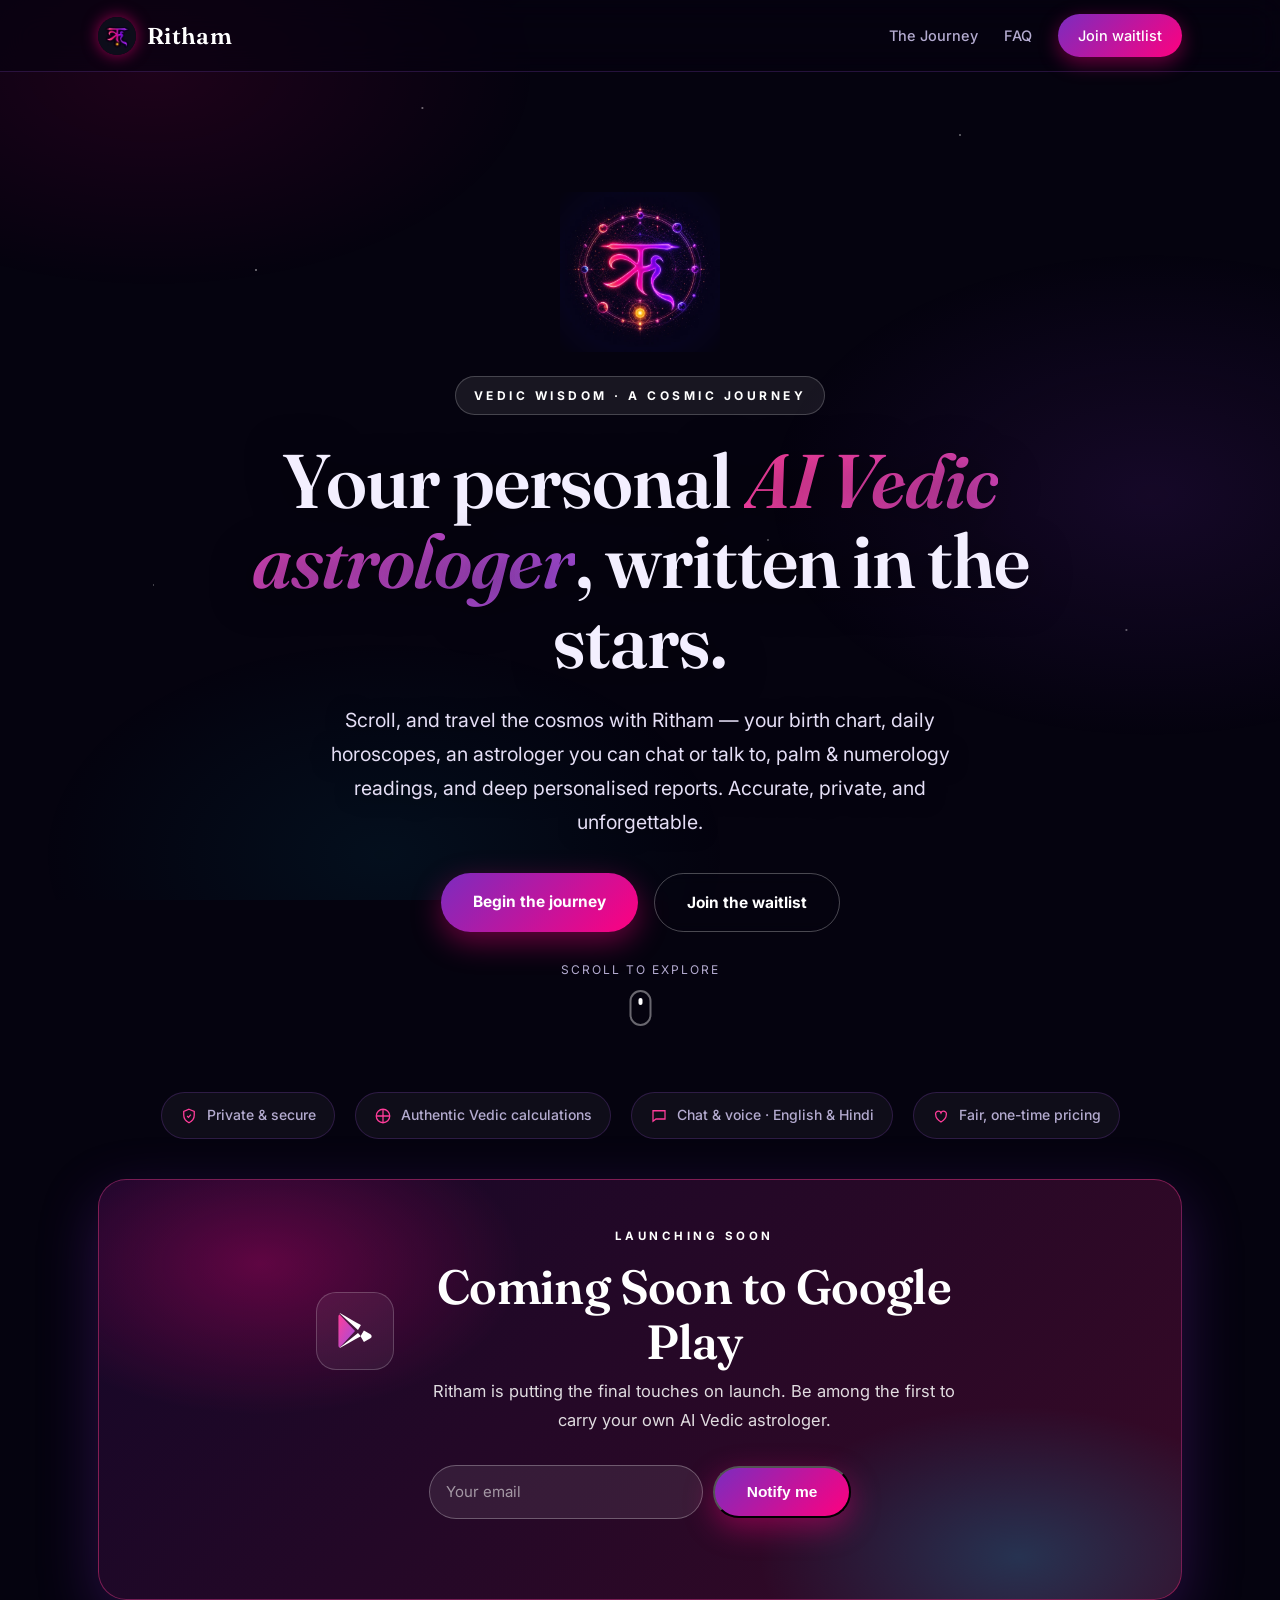
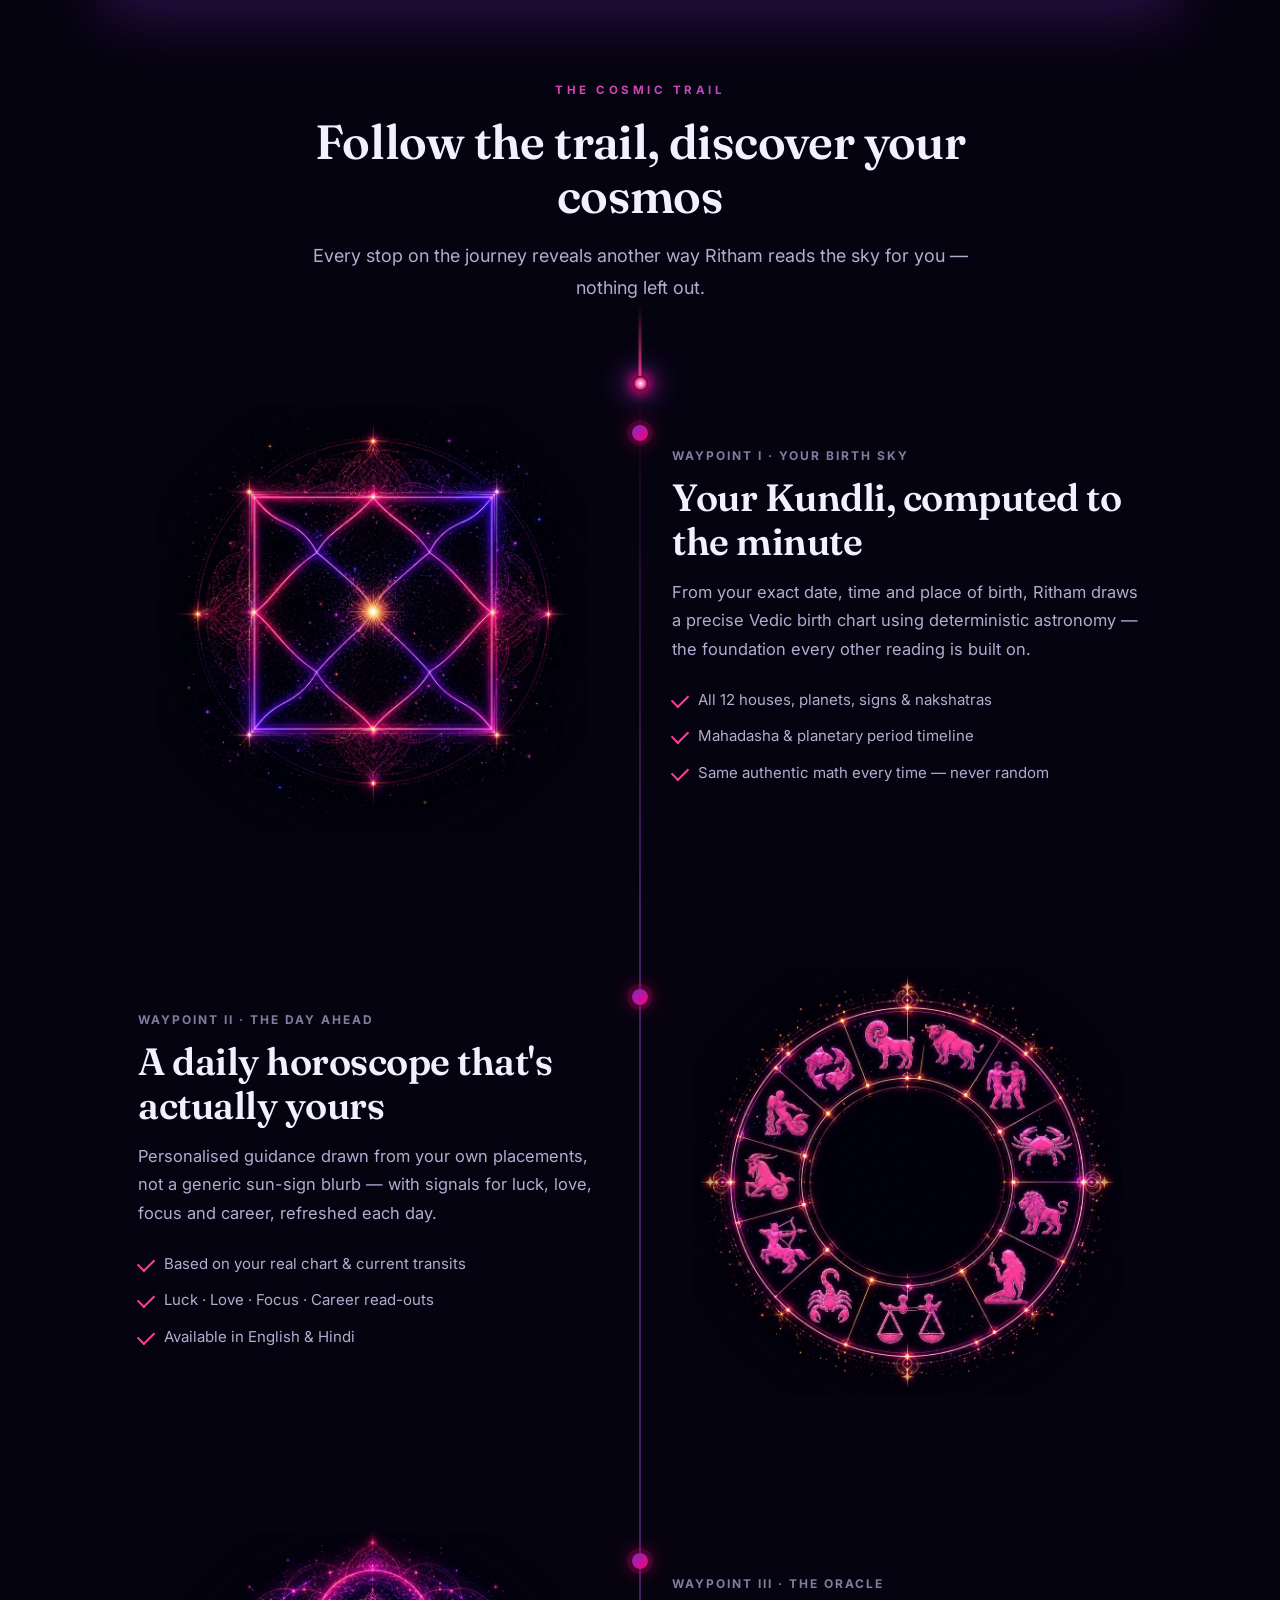
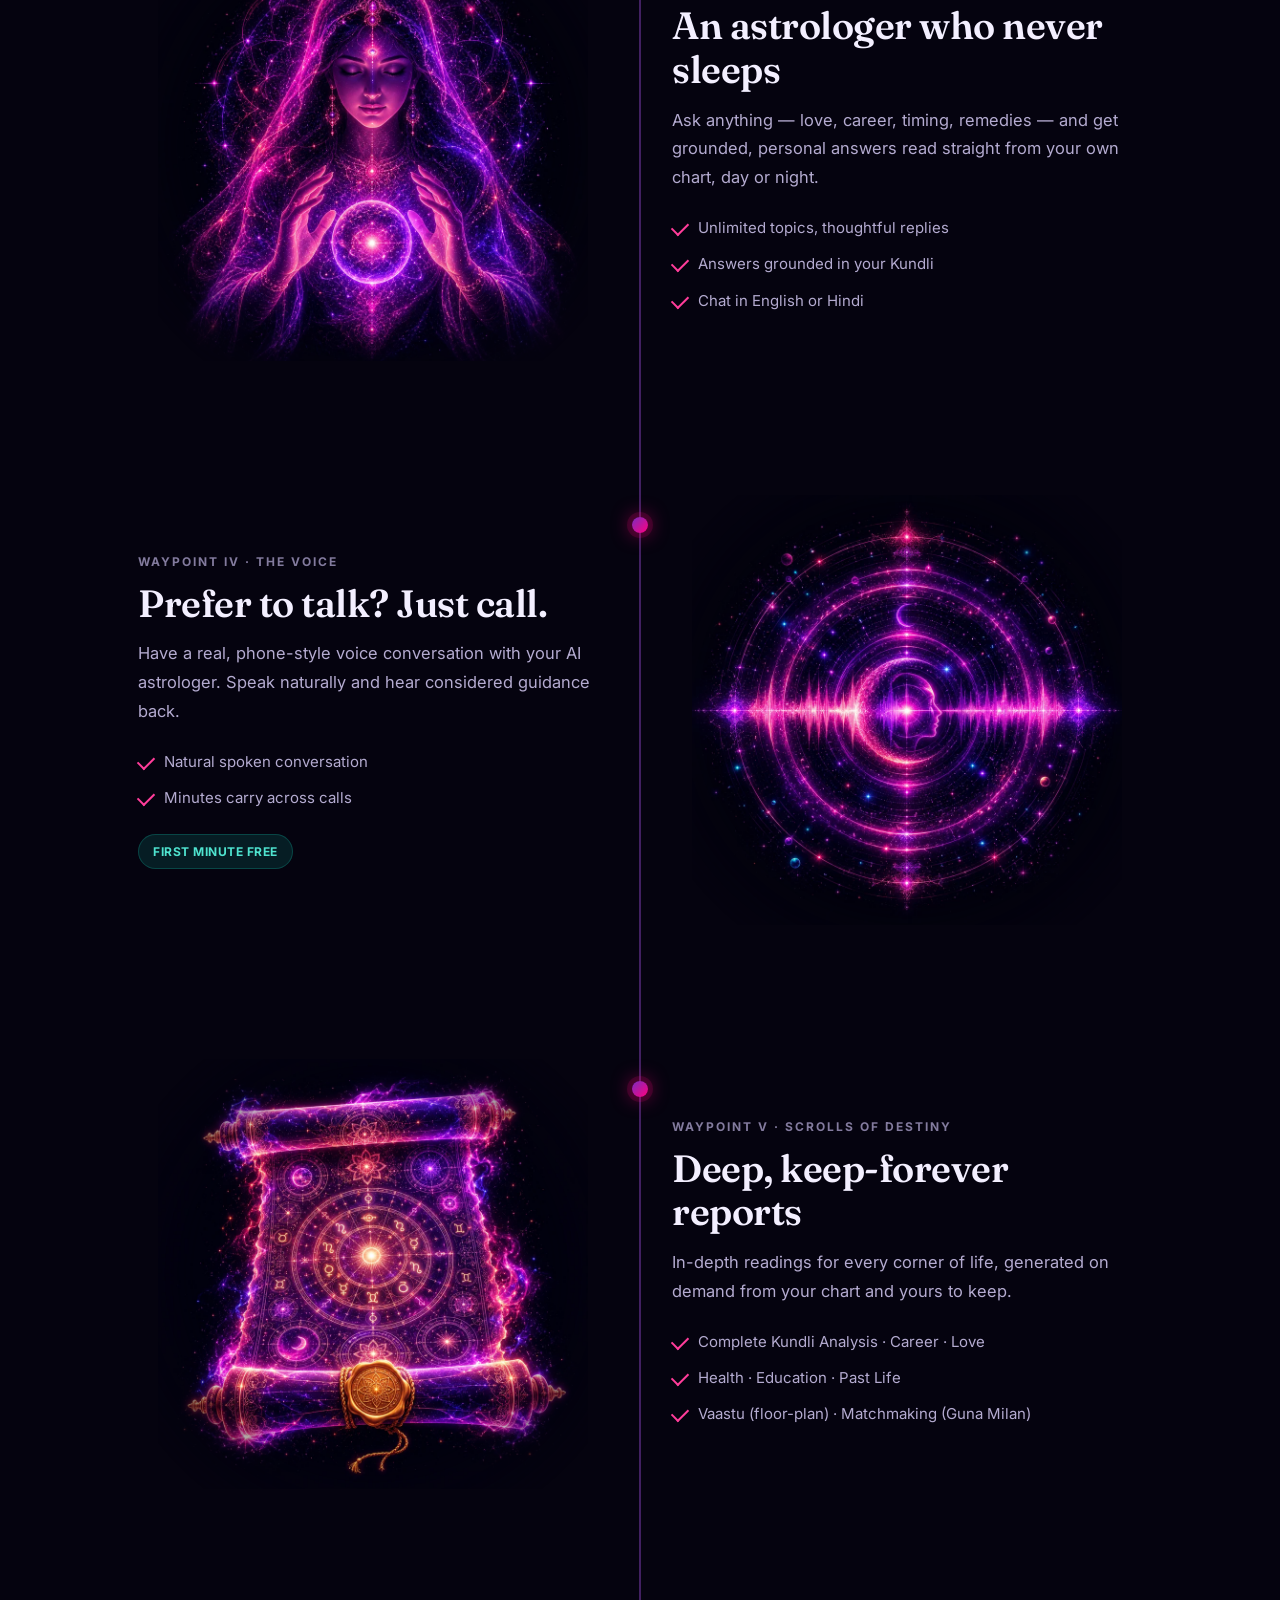
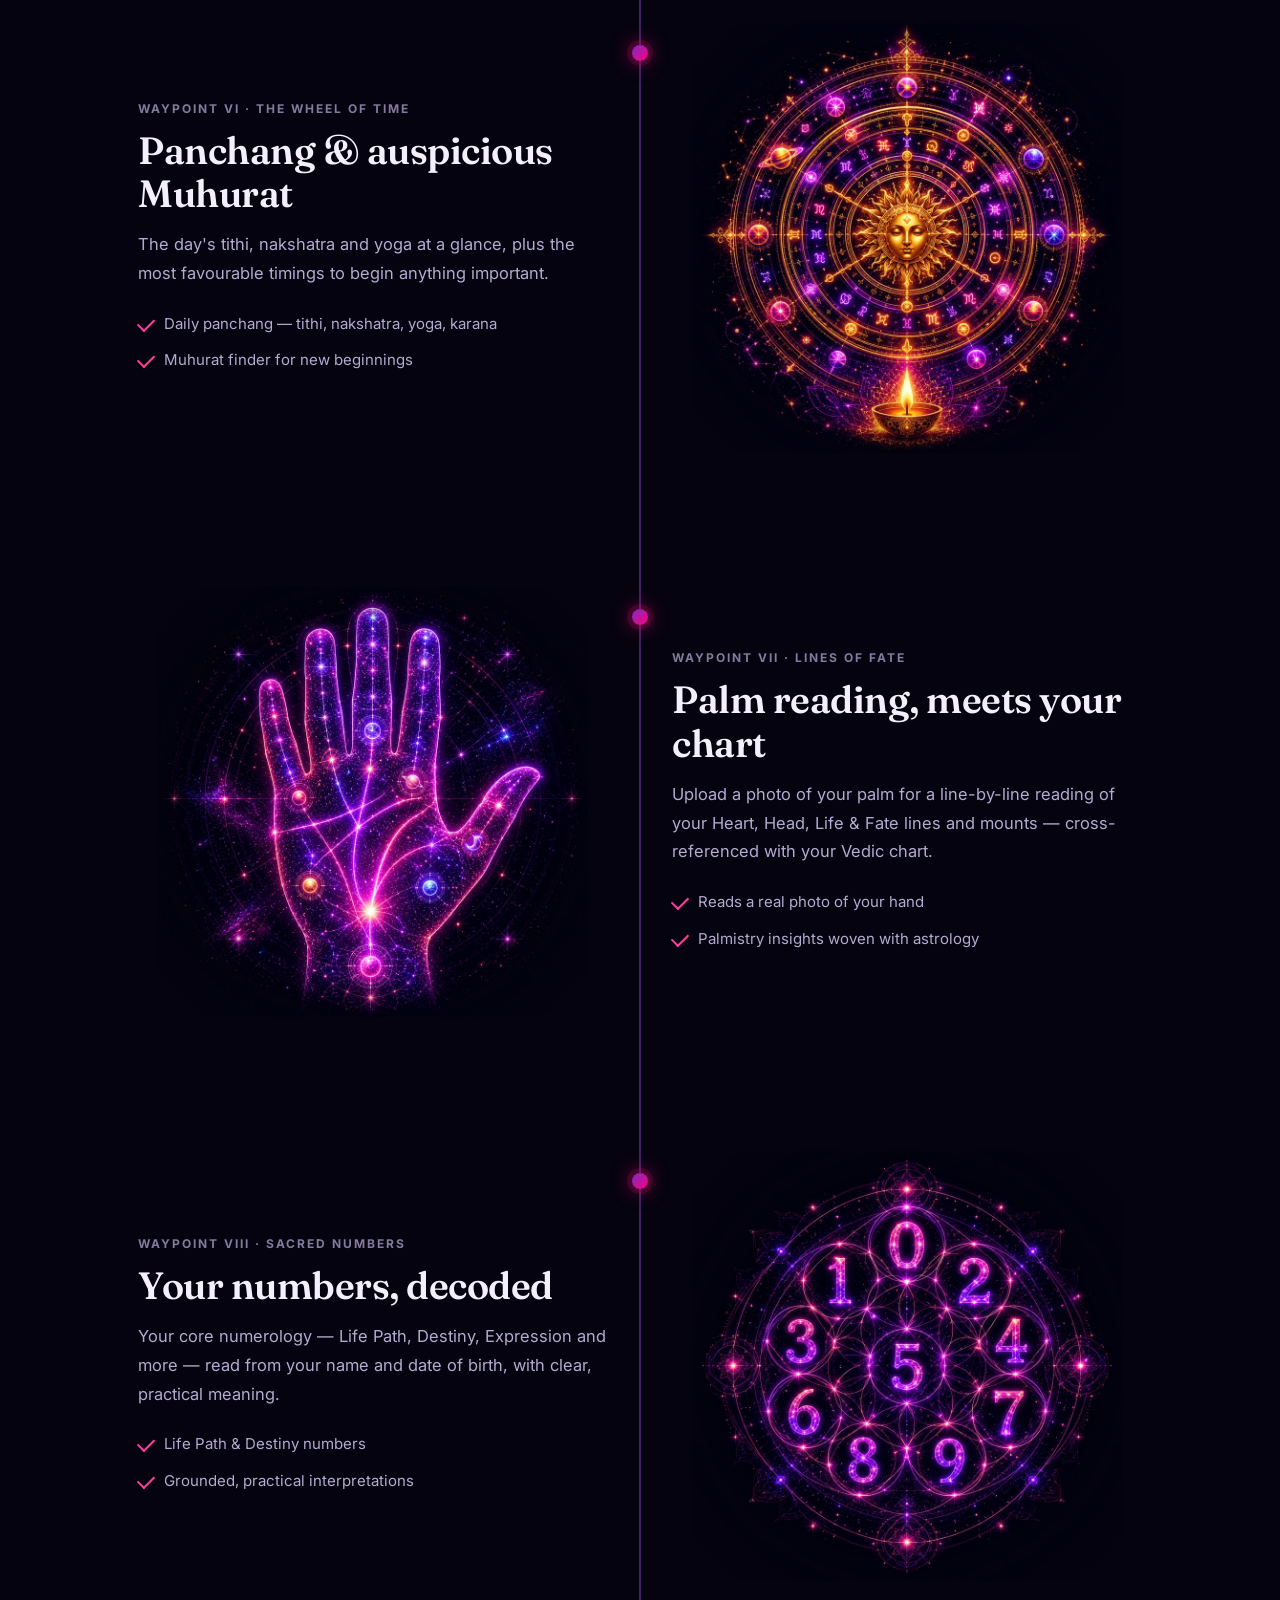
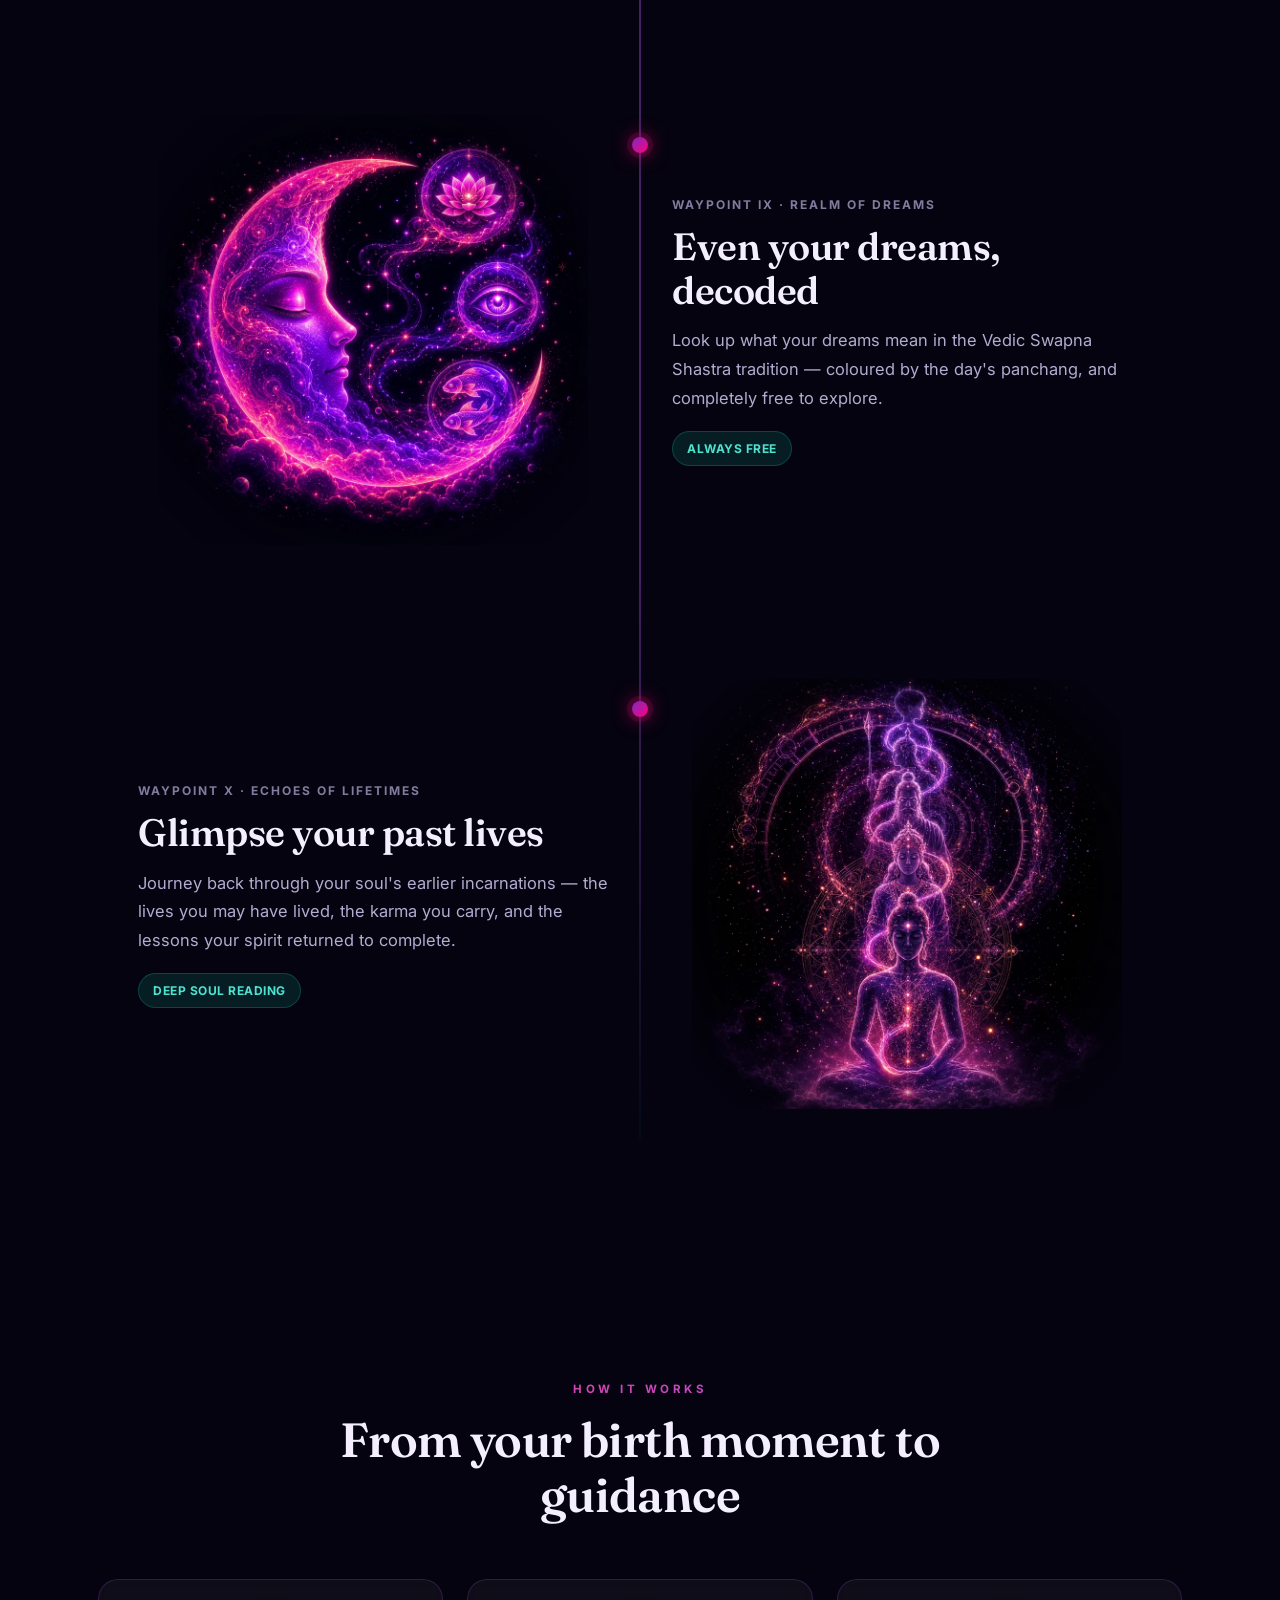
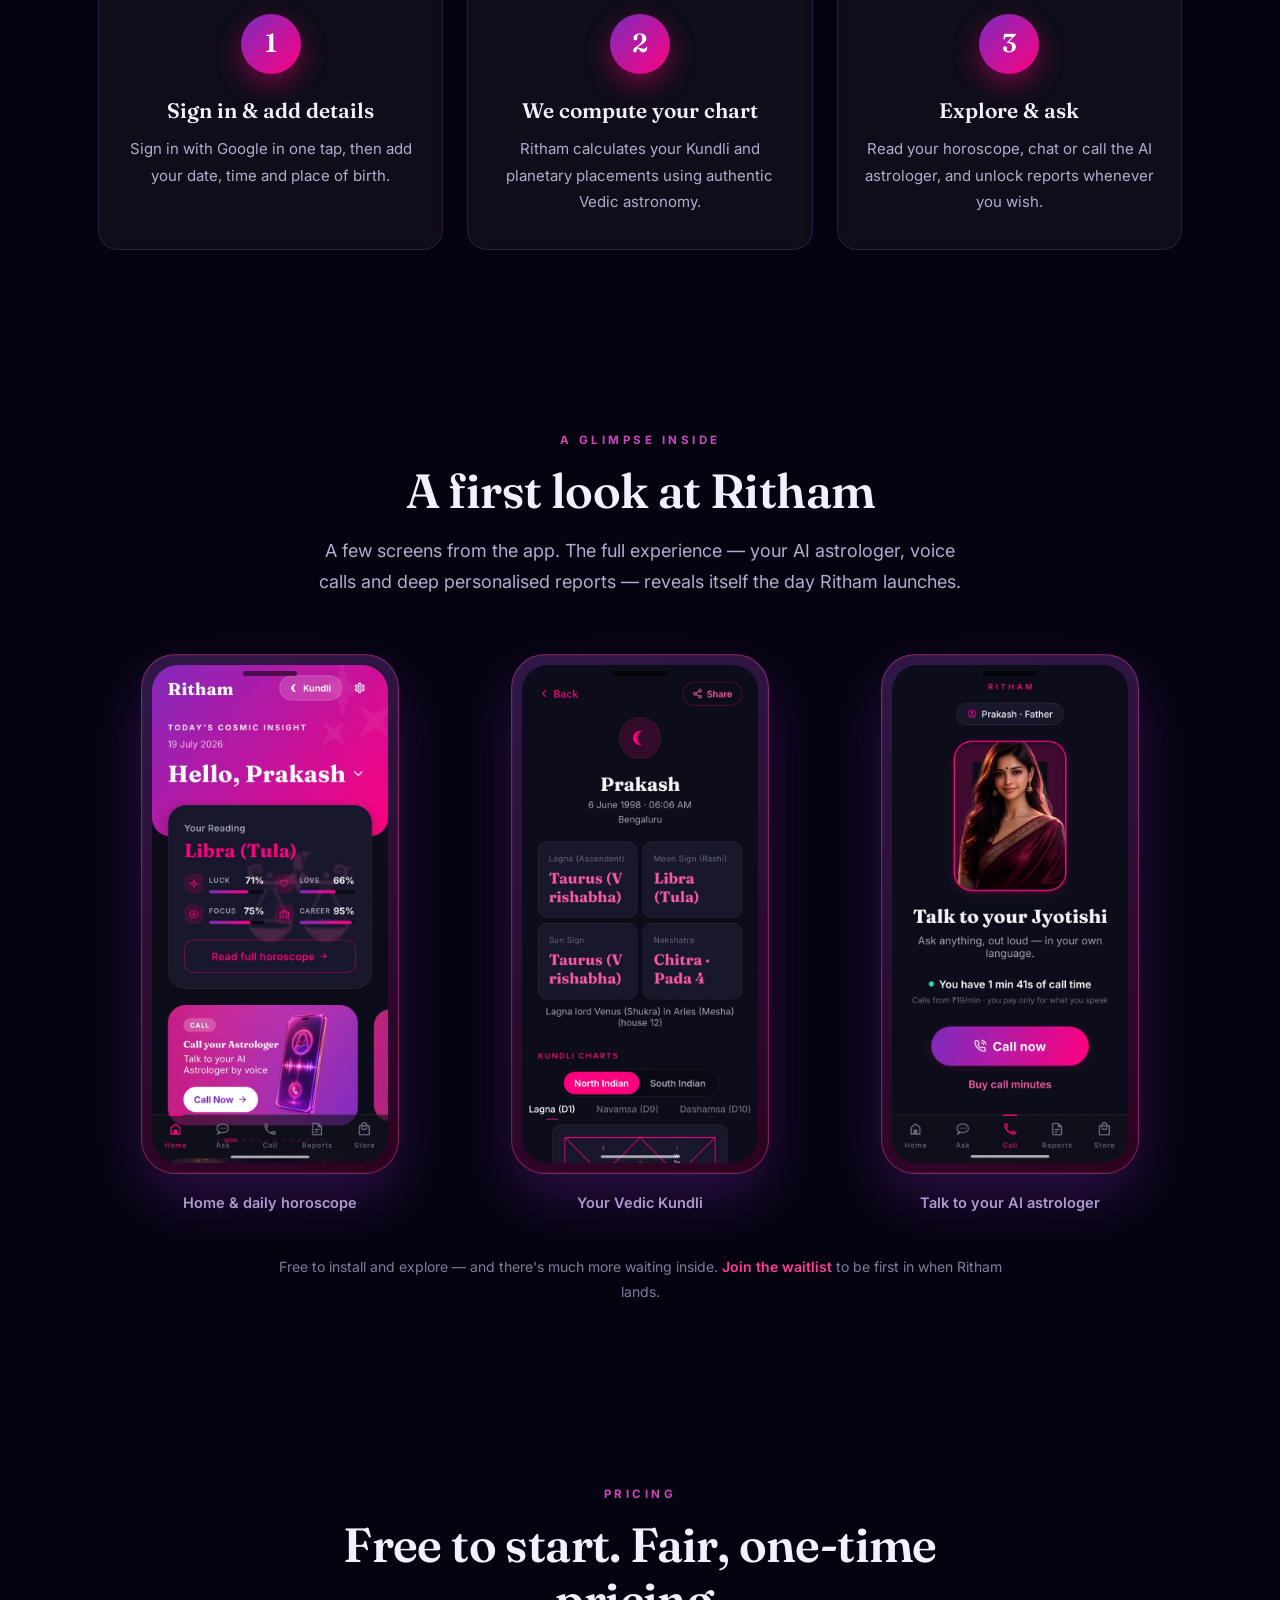
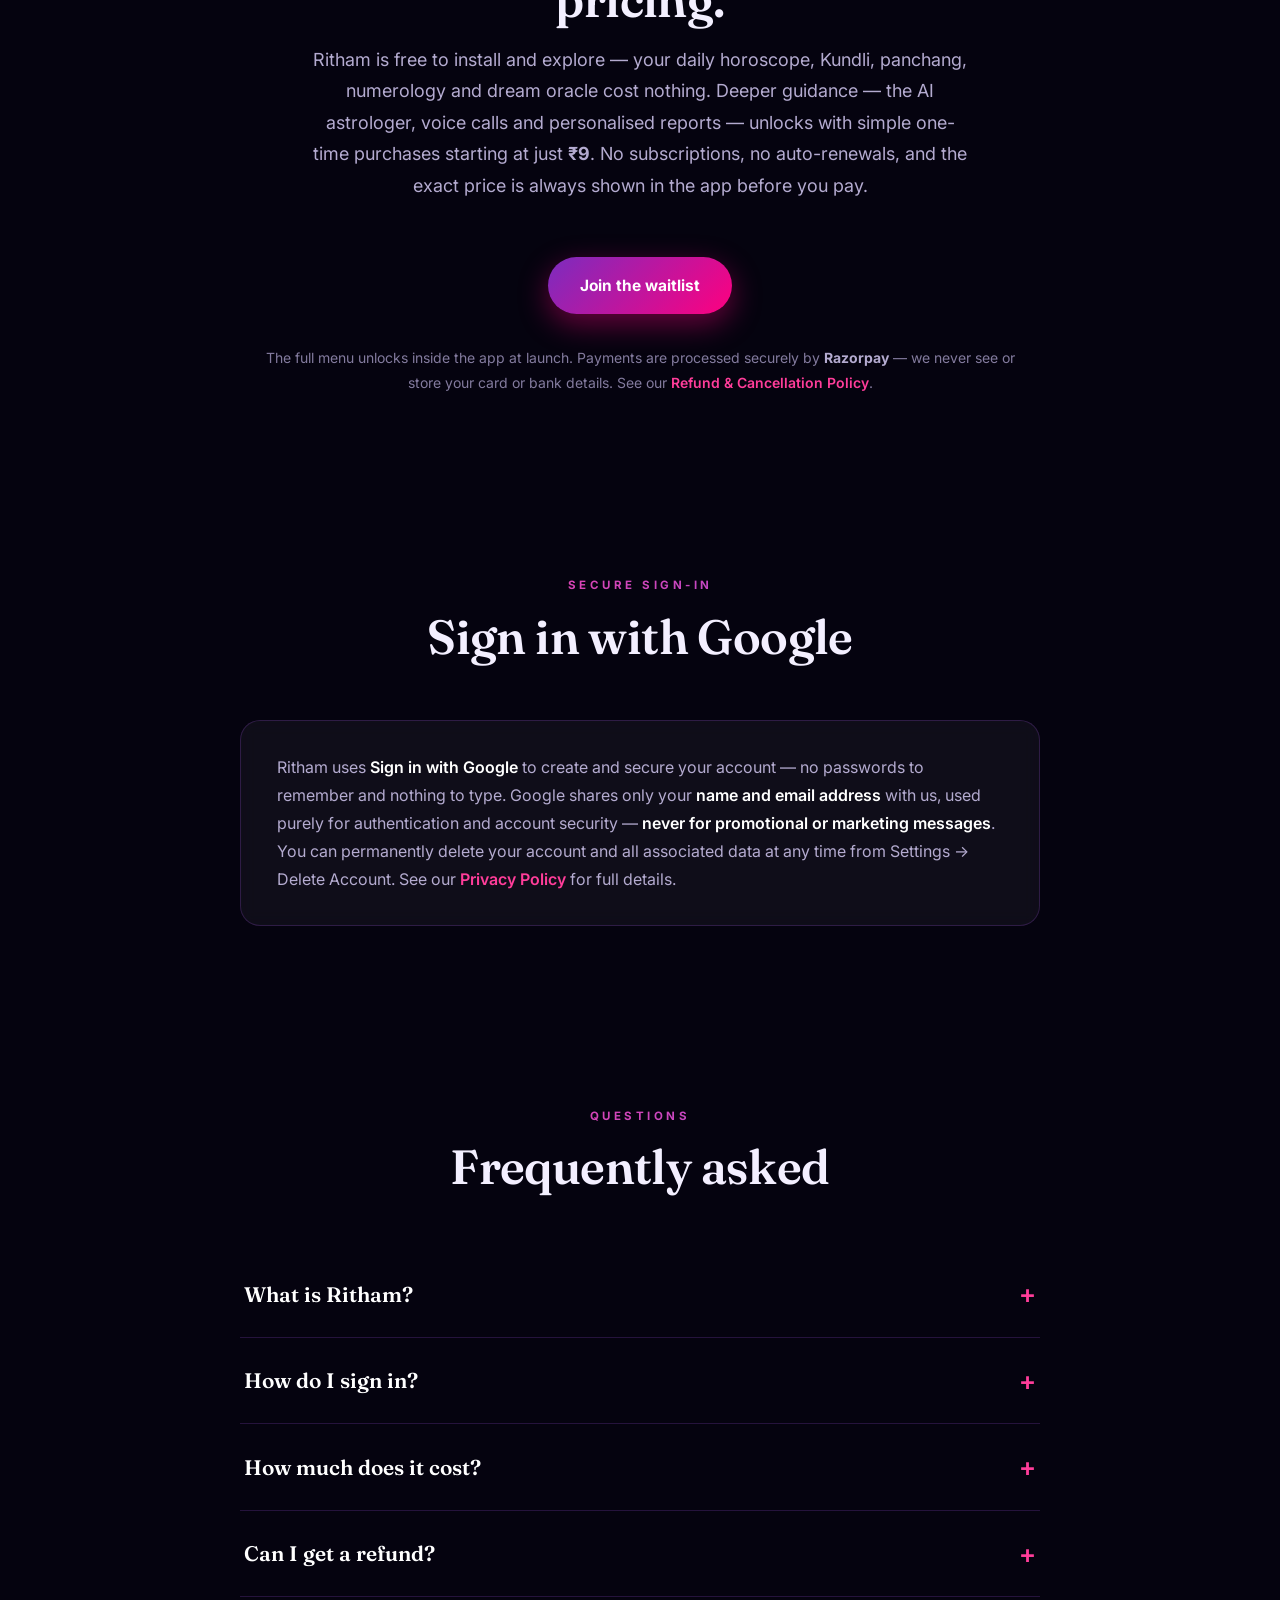
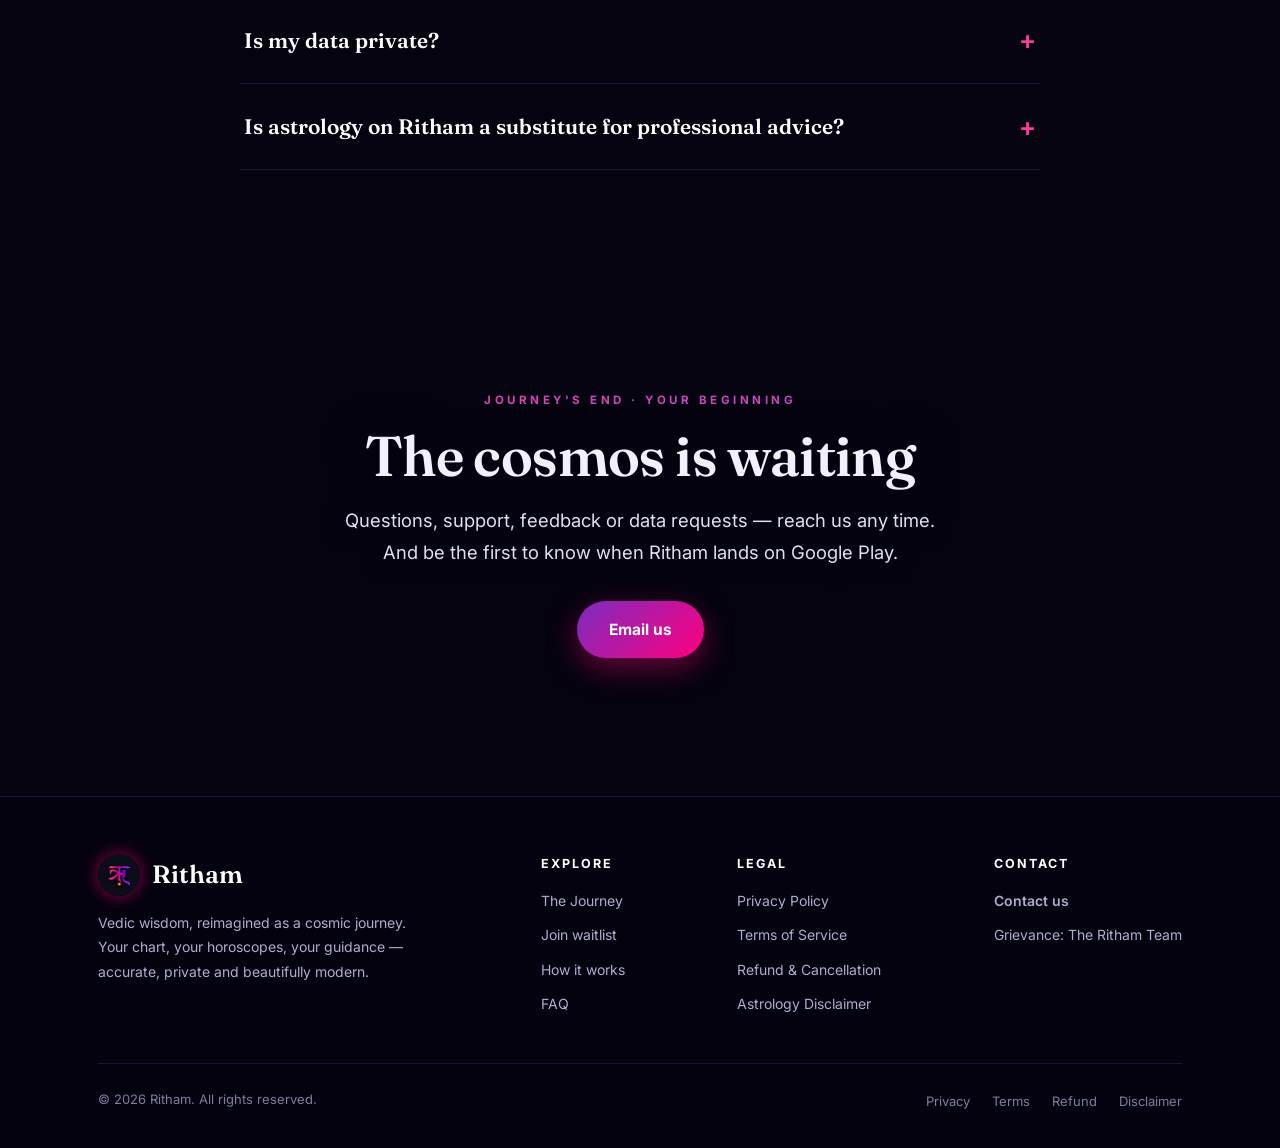
==== website/index.html @ 0998b886 "Add Past Life waypoint to the Cosmic Journey New Waypoint X "Echoes of Lifetimes" with a themed neon" ====
<!DOCTYPE html>
<html lang="en">
<head>
  <meta charset="UTF-8" />
  <meta name="viewport" content="width=device-width, initial-scale=1.0" />
  <title>Ritham — Your AI Vedic Astrologer · A Cosmic Journey</title>
  <meta name="description" content="Ritham is a Vedic astrology app: your Kundli, daily horoscopes, an AI astrologer you can chat or talk to, panchang, muhurat, palm reading, numerology, a dream oracle and personalised reports — one immersive, private app. Sign in securely with Google." />
  <link rel="icon" href="favicon.png" />
  <meta property="og:title" content="Ritham — Your AI Vedic Astrologer" />
  <meta property="og:description" content="Scroll through the cosmos and discover your Kundli, an AI astrologer, personalised reports and more." />
  <meta property="og:type" content="website" />
  <meta property="og:image" content="img/hero-cosmos.webp" />
  <link rel="preconnect" href="https://fonts.googleapis.com" />
  <link rel="preconnect" href="https://fonts.gstatic.com" crossorigin />
  <link href="https://fonts.googleapis.com/css2?family=Fraunces:ital,opsz,wght@0,9..144,500;0,9..144,600;1,9..144,500;1,9..144,600&family=Inter:wght@400;500;600;700&display=swap" rel="stylesheet" />
  <link rel="stylesheet" href="styles.css" />
</head>
<body>
  <header>
    <nav class="nav">
      <a href="index.html" class="nav-brand">
        <img src="logo.png" alt="Ritham logo" />
        <span class="word">Ritham</span>
      </a>
      <div class="nav-links">
        <a href="#journey">The Journey</a>
        <a href="#faq">FAQ</a>
        <a href="#coming-soon" class="nav-cta">Join waitlist</a>
      </div>
    </nav>
  </header>

  <main>
    <!-- ── Hero: The Threshold ──────────────────────────── -->
    <section class="hero">
      <div class="hero-bg" aria-hidden="true"></div>
      <img src="img/sigil-ritham.webp" alt="The Ritham celestial sigil" class="hero-sigil" />
      <div class="kicker">Vedic Wisdom · A Cosmic Journey</div>
      <h1>Your personal <em>AI Vedic astrologer</em>, written in the stars.</h1>
      <p class="sub">Scroll, and travel the cosmos with Ritham — your birth chart, daily horoscopes, an astrologer you can chat or talk to, palm &amp; numerology readings, and deep personalised reports. Accurate, private, and unforgettable.</p>
      <div class="cta-row">
        <a href="#journey" class="btn btn-primary">Begin the journey</a>
        <a href="#coming-soon" class="btn btn-ghost">Join the waitlist</a>
      </div>
      <div class="scroll-cue">Scroll to explore<span class="dot"></span></div>
    </section>

    <!-- ── Trust strip ──────────────────────────────────── -->
    <div class="trust">
      <div class="item"><svg viewBox="0 0 24 24" fill="none" stroke="currentColor" stroke-width="1.7"><path d="M12 3l7 3v5c0 4.5-3 8-7 10-4-2-7-5.5-7-10V6z"/><path d="M9.5 12l1.8 1.8 3.2-3.6"/></svg>Private &amp; secure</div>
      <div class="item"><svg viewBox="0 0 24 24" fill="none" stroke="currentColor" stroke-width="1.7"><circle cx="12" cy="12" r="9"/><path d="M12 3v18M3 12h18"/></svg>Authentic Vedic calculations</div>
      <div class="item"><svg viewBox="0 0 24 24" fill="none" stroke="currentColor" stroke-width="1.7"><path d="M4 5h16v11H8l-4 3z"/></svg>Chat &amp; voice · English &amp; Hindi</div>
      <div class="item"><svg viewBox="0 0 24 24" fill="none" stroke="currentColor" stroke-width="1.7"><path d="M12 20s-7-4.3-7-9.4A3.6 3.6 0 0 1 12 8a3.6 3.6 0 0 1 7 2.6C19 15.7 12 20 12 20z"/></svg>Fair, one-time pricing</div>
    </div>

    <!-- ── Coming Soon band ─────────────────────────────── -->
    <section class="playband" id="coming-soon">
      <div class="wrap">
        <div class="playband-inner reveal">
          <div class="pb-glyph">
            <svg viewBox="0 0 512 512" aria-hidden="true"><defs><linearGradient id="pbg2" x1="0" y1="0" x2="1" y2="1"><stop offset="0" stop-color="#FF3D9A"/><stop offset="1" stop-color="#9D4EDD"/></linearGradient></defs><path fill="url(#pbg2)" d="M48 32c-9 5-15 15-15 27v394c0 12 6 22 15 27l208-224L48 32z"/><path fill="#fff" d="M336 176l-64-35L64 21c-5-3-10-4-16-4l248 227 40-68z"/><path fill="#fff" d="M336 336l40 68 88-49c22-12 22-44 0-56l-88-49-40 68 0 18z"/><path fill="#fff" d="M48 481c6 0 11-1 16-4l208-116 64-35-40-42L48 481z"/></svg>
          </div>
          <div class="pb-copy">
            <div class="eyebrow">Launching soon</div>
            <h2>Coming Soon to Google Play</h2>
            <p>Ritham is putting the final touches on launch. Be among the first to carry your own AI Vedic astrologer.</p>
          </div>
          <form class="notify-form" data-fs-user="rithamastro" data-fs-domain="gmail.com">
            <input class="notify-hp" type="text" name="_honey" tabindex="-1" autocomplete="off" aria-hidden="true" />
            <input class="notify-input" type="email" name="email" required autocomplete="email" placeholder="Your email" aria-label="Your email address" />
            <button class="btn btn-primary notify-btn" type="submit">Notify me</button>
            <p class="notify-msg" role="status" aria-live="polite"></p>
          </form>
        </div>
      </div>
    </section>

    <!-- ── The Journey (cosmic trail) ───────────────────── -->
    <section class="journey" id="journey">
      <div class="wrap">
        <div class="section-head reveal">
          <div class="eyebrow grad-text">The Cosmic Trail</div>
          <h2>Follow the trail, discover your cosmos</h2>
          <p>Every stop on the journey reveals another way Ritham reads the sky for you — nothing left out.</p>
        </div>
      </div>

      <div class="waypoints wrap">

        <div class="trail-line" aria-hidden="true"></div>
        <div class="trail-fill" aria-hidden="true"></div>
        <div class="trail-comet" aria-hidden="true"></div>

        <!-- 1 · Kundli -->
        <div class="waypoint">
          <span class="wp-node" aria-hidden="true"></span>
          <div class="wp-media reveal-l"><img src="img/wp-kundli.webp" alt="Vedic Kundli birth chart" /></div>
          <div class="wp-text reveal-r">
            <div class="step-label">Waypoint I · Your Birth Sky</div>
            <h3>Your Kundli, computed to the minute</h3>
            <p>From your exact date, time and place of birth, Ritham draws a precise Vedic birth chart using deterministic astronomy — the foundation every other reading is built on.</p>
            <ul class="wp-list">
              <li>All 12 houses, planets, signs &amp; nakshatras</li>
              <li>Mahadasha &amp; planetary period timeline</li>
              <li>Same authentic math every time — never random</li>
            </ul>
          </div>
        </div>

        <!-- 2 · Daily Horoscope -->
        <div class="waypoint reverse">
          <span class="wp-node" aria-hidden="true"></span>
          <div class="wp-media reveal-r"><img src="img/zodiac-wheel.webp" alt="Zodiac wheel — daily horoscope" /></div>
          <div class="wp-text reveal-l">
            <div class="step-label">Waypoint II · The Day Ahead</div>
            <h3>A daily horoscope that's actually yours</h3>
            <p>Personalised guidance drawn from your own placements, not a generic sun-sign blurb — with signals for luck, love, focus and career, refreshed each day.</p>
            <ul class="wp-list">
              <li>Based on your real chart &amp; current transits</li>
              <li>Luck · Love · Focus · Career read-outs</li>
              <li>Available in English &amp; Hindi</li>
            </ul>
          </div>
        </div>

        <!-- 3 · AI Chat -->
        <div class="waypoint">
          <span class="wp-node" aria-hidden="true"></span>
          <div class="wp-media reveal-l"><img src="img/wp-oracle.webp" alt="AI astrologer oracle" /></div>
          <div class="wp-text reveal-r">
            <div class="step-label">Waypoint III · The Oracle</div>
            <h3>An astrologer who never sleeps</h3>
            <p>Ask anything — love, career, timing, remedies — and get grounded, personal answers read straight from your own chart, day or night.</p>
            <ul class="wp-list">
              <li>Unlimited topics, thoughtful replies</li>
              <li>Answers grounded in your Kundli</li>
              <li>Chat in English or Hindi</li>
            </ul>
          </div>
        </div>

        <!-- 4 · Voice Call -->
        <div class="waypoint reverse">
          <span class="wp-node" aria-hidden="true"></span>
          <div class="wp-media reveal-r"><img src="img/wp-voice.webp" alt="AI voice call" /></div>
          <div class="wp-text reveal-l">
            <div class="step-label">Waypoint IV · The Voice</div>
            <h3>Prefer to talk? Just call.</h3>
            <p>Have a real, phone-style voice conversation with your AI astrologer. Speak naturally and hear considered guidance back.</p>
            <ul class="wp-list">
              <li>Natural spoken conversation</li>
              <li>Minutes carry across calls</li>
            </ul>
            <span class="wp-tag">First minute free</span>
          </div>
        </div>

        <!-- 5 · Reports -->
        <div class="waypoint">
          <span class="wp-node" aria-hidden="true"></span>
          <div class="wp-media reveal-l"><img src="img/wp-reports.webp" alt="Personalised astrology reports" /></div>
          <div class="wp-text reveal-r">
            <div class="step-label">Waypoint V · Scrolls of Destiny</div>
            <h3>Deep, keep-forever reports</h3>
            <p>In-depth readings for every corner of life, generated on demand from your chart and yours to keep.</p>
            <ul class="wp-list">
              <li>Complete Kundli Analysis · Career · Love</li>
              <li>Health · Education · Past Life</li>
              <li>Vaastu (floor-plan) · Matchmaking (Guna Milan)</li>
            </ul>
          </div>
        </div>

        <!-- 6 · Panchang & Muhurat -->
        <div class="waypoint reverse">
          <span class="wp-node" aria-hidden="true"></span>
          <div class="wp-media reveal-r"><img src="img/wp-time.webp" alt="Panchang and Muhurat cosmic clock" /></div>
          <div class="wp-text reveal-l">
            <div class="step-label">Waypoint VI · The Wheel of Time</div>
            <h3>Panchang &amp; auspicious Muhurat</h3>
            <p>The day's tithi, nakshatra and yoga at a glance, plus the most favourable timings to begin anything important.</p>
            <ul class="wp-list">
              <li>Daily panchang — tithi, nakshatra, yoga, karana</li>
              <li>Muhurat finder for new beginnings</li>
            </ul>
          </div>
        </div>

        <!-- 7 · Palm Reading -->
        <div class="waypoint">
          <span class="wp-node" aria-hidden="true"></span>
          <div class="wp-media reveal-l"><img src="img/wp-palm.webp" alt="Palm reading" /></div>
          <div class="wp-text reveal-r">
            <div class="step-label">Waypoint VII · Lines of Fate</div>
            <h3>Palm reading, meets your chart</h3>
            <p>Upload a photo of your palm for a line-by-line reading of your Heart, Head, Life &amp; Fate lines and mounts — cross-referenced with your Vedic chart.</p>
            <ul class="wp-list">
              <li>Reads a real photo of your hand</li>
              <li>Palmistry insights woven with astrology</li>
            </ul>
          </div>
        </div>

        <!-- 8 · Numerology -->
        <div class="waypoint reverse">
          <span class="wp-node" aria-hidden="true"></span>
          <div class="wp-media reveal-r"><img src="img/wp-numbers.webp" alt="Numerology" /></div>
          <div class="wp-text reveal-l">
            <div class="step-label">Waypoint VIII · Sacred Numbers</div>
            <h3>Your numbers, decoded</h3>
            <p>Your core numerology — Life Path, Destiny, Expression and more — read from your name and date of birth, with clear, practical meaning.</p>
            <ul class="wp-list">
              <li>Life Path &amp; Destiny numbers</li>
              <li>Grounded, practical interpretations</li>
            </ul>
          </div>
        </div>

        <!-- 9 · Dream Oracle -->
        <div class="waypoint">
          <span class="wp-node" aria-hidden="true"></span>
          <div class="wp-media reveal-l"><img src="img/wp-dream.webp" alt="Dream oracle" /></div>
          <div class="wp-text reveal-r">
            <div class="step-label">Waypoint IX · Realm of Dreams</div>
            <h3>Even your dreams, decoded</h3>
            <p>Look up what your dreams mean in the Vedic Swapna Shastra tradition — coloured by the day's panchang, and completely free to explore.</p>
            <span class="wp-tag">Always free</span>
          </div>
        </div>

        <!-- 10 · Past Life -->
        <div class="waypoint reverse">
          <span class="wp-node" aria-hidden="true"></span>
          <div class="wp-media reveal-r"><img src="img/wp-pastlife.webp" alt="Past life reading" /></div>
          <div class="wp-text reveal-l">
            <div class="step-label">Waypoint X · Echoes of Lifetimes</div>
            <h3>Glimpse your past lives</h3>
            <p>Journey back through your soul's earlier incarnations — the lives you may have lived, the karma you carry, and the lessons your spirit returned to complete.</p>
            <span class="wp-tag">Deep soul reading</span>
          </div>
        </div>

      </div>
    </section>

    <!-- ── How it works ─────────────────────────────────── -->
    <section id="how">
      <div class="wrap">
        <div class="section-head reveal">
          <div class="eyebrow grad-text">How it works</div>
          <h2>From your birth moment to guidance</h2>
        </div>
        <div class="steps">
          <div class="step glass reveal">
            <div class="num">1</div>
            <h3>Sign in &amp; add details</h3>
            <p>Sign in with Google in one tap, then add your date, time and place of birth.</p>
          </div>
          <div class="step glass reveal">
            <div class="num">2</div>
            <h3>We compute your chart</h3>
            <p>Ritham calculates your Kundli and planetary placements using authentic Vedic astronomy.</p>
          </div>
          <div class="step glass reveal">
            <div class="num">3</div>
            <h3>Explore &amp; ask</h3>
            <p>Read your horoscope, chat or call the AI astrologer, and unlock reports whenever you wish.</p>
          </div>
        </div>
      </div>
    </section>

    <!-- ── App Demo (teaser screenshots) ─────────────────── -->
    <section id="demo">
      <div class="wrap">
        <div class="section-head reveal">
          <div class="eyebrow grad-text">A glimpse inside</div>
          <h2>A first look at Ritham</h2>
          <p>A few screens from the app. The full experience — your AI astrologer, voice calls and deep personalised reports — reveals itself the day Ritham launches.</p>
        </div>

        <div class="shots">
          <figure class="shot reveal">
            <div class="phone"><img src="img/shot-home.webp" alt="Ritham app home screen showing today's personalised horoscope" loading="lazy" /></div>
            <figcaption>Home &amp; daily horoscope</figcaption>
          </figure>
          <figure class="shot reveal">
            <div class="phone"><img src="img/shot-kundli.webp" alt="Ritham Kundli birth chart screen" loading="lazy" /></div>
            <figcaption>Your Vedic Kundli</figcaption>
          </figure>
          <figure class="shot reveal">
            <div class="phone"><img src="img/shot-call.webp" alt="Ritham voice call with AI astrologer screen" loading="lazy" /></div>
            <figcaption>Talk to your AI astrologer</figcaption>
          </figure>
        </div>

        <p class="demo-note">Free to install and explore — and there's much more waiting inside. <a class="mail" href="#coming-soon">Join the waitlist</a> to be first in when Ritham lands.</p>
      </div>
    </section>

    <!-- ── Pricing (teaser) ─────────────────────────────── -->
    <section id="pricing">
      <div class="wrap">
        <div class="section-head reveal">
          <div class="eyebrow grad-text">Pricing</div>
          <h2>Free to start. Fair, one-time pricing.</h2>
          <p>Ritham is free to install and explore — your daily horoscope, Kundli, panchang, numerology and dream oracle cost nothing. Deeper guidance — the AI astrologer, voice calls and personalised reports — unlocks with simple one-time purchases starting at just <strong>₹9</strong>. No subscriptions, no auto-renewals, and the exact price is always shown in the app before you pay.</p>
        </div>

        <div class="price-cta reveal">
          <a href="#coming-soon" class="btn btn-primary">Join the waitlist</a>
          <p class="price-note">The full menu unlocks inside the app at launch. Payments are processed securely by <strong>Razorpay</strong> — we never see or store your card or bank details. See our <a class="mail" href="refund.html">Refund &amp; Cancellation Policy</a>.</p>
        </div>
      </div>
    </section>

    <!-- ── Secure sign-in ───────────────────────────────── -->
    <section id="security">
      <div class="wrap">
        <div class="section-head reveal">
          <div class="eyebrow grad-text">Secure sign-in</div>
          <h2>Sign in with Google</h2>
        </div>
        <div class="signin-note glass reveal">
          <p>Ritham uses <strong>Sign in with Google</strong> to create and secure your account — no passwords to remember and nothing to type. Google shares only your <strong>name and email address</strong> with us, used purely for authentication and account security — <strong>never for promotional or marketing messages</strong>. You can permanently delete your account and all associated data at any time from Settings → Delete Account. See our <a class="mail" href="privacy.html">Privacy Policy</a> for full details.</p>
        </div>
      </div>
    </section>

    <!-- ── FAQ ──────────────────────────────────────────── -->
    <section id="faq">
      <div class="wrap">
        <div class="section-head reveal">
          <div class="eyebrow grad-text">Questions</div>
          <h2>Frequently asked</h2>
        </div>
        <div class="faq reveal">
          <details>
            <summary>What is Ritham?</summary>
            <p>Ritham is a Vedic astrology app that computes your birth chart (Kundli) and gives you daily horoscopes, an AI astrologer you can chat or talk to, panchang and muhurat, palm reading, numerology, a dream oracle and detailed reports — all generated from your birth details.</p>
          </details>
          <details>
            <summary>How do I sign in?</summary>
            <p>Tap <strong>Continue with Google</strong> and choose your account — you're in instantly, with no passwords to remember.</p>
          </details>
          <details>
            <summary>How much does it cost?</summary>
            <p>Ritham is free to install and explore. Deeper features — the AI astrologer, voice calls and detailed reports — are simple one-time purchases starting at just ₹9, processed securely by Razorpay. The exact price is always shown in the app before you pay, so you're never charged anything unexpectedly.</p>
          </details>
          <details>
            <summary>Can I get a refund?</summary>
            <p>Because readings and reports are generated and delivered digitally the moment you buy, they are generally non-refundable. If you were charged but did not receive what you paid for, contact us and we'll make it right. Full details are in our <a class="mail" href="refund.html">Refund &amp; Cancellation Policy</a>.</p>
          </details>
          <details>
            <summary>Is my data private?</summary>
            <p>Yes. Your birth details, chats and reports are visible only to you, and your payment details are handled by Razorpay and never stored by us. You can delete your account and all its data at any time from Settings → Delete Account.</p>
          </details>
          <details>
            <summary>Is astrology on Ritham a substitute for professional advice?</summary>
            <p>No. Readings are offered for guidance, reflection and entertainment, and are not a substitute for professional medical, legal, financial or psychological advice. Please see our <a class="mail" href="disclaimer.html">Disclaimer</a>.</p>
          </details>
        </div>
      </div>
    </section>

    <!-- ── Arrival CTA ──────────────────────────────────── -->
    <section class="arrival" id="contact">
      <div class="arrival-bg" aria-hidden="true"></div>
      <div class="reveal">
        <div class="eyebrow grad-text">Journey's end · your beginning</div>
        <h2>The cosmos is waiting</h2>
        <p>Questions, support, feedback or data requests — reach us any time. And be the first to know when Ritham lands on Google Play.</p>
        <a href="#" class="btn btn-primary contact-link" data-u="rithamastro" data-d="gmail.com">Email us</a>
      </div>
    </section>
  </main>

  <!-- ── Footer ─────────────────────────────────────────── -->
  <footer>
    <div class="wrap">
      <div class="footer-grid">
        <div class="footer-brand">
          <div class="fb-row">
            <img src="logo.png" alt="Ritham logo" />
            <span class="word">Ritham</span>
          </div>
          <p>Vedic wisdom, reimagined as a cosmic journey. Your chart, your horoscopes, your guidance — accurate, private and beautifully modern.</p>
        </div>
        <div class="footer-col">
          <h4>Explore</h4>
          <a href="#journey">The Journey</a>
          <a href="#coming-soon">Join waitlist</a>
          <a href="#how">How it works</a>
          <a href="#faq">FAQ</a>
        </div>
        <div class="footer-col">
          <h4>Legal</h4>
          <a href="privacy.html">Privacy Policy</a>
          <a href="terms.html">Terms of Service</a>
          <a href="refund.html">Refund &amp; Cancellation</a>
          <a href="disclaimer.html">Astrology Disclaimer</a>
        </div>
        <div class="footer-col">
          <h4>Contact</h4>
          <a class="mail contact-link" href="#" data-u="rithamastro" data-d="gmail.com">Contact us</a>
          <span>Grievance: The Ritham Team</span>
        </div>
      </div>
      <div class="footer-bottom">
        <span class="copy">© 2026 Ritham. All rights reserved.</span>
        <span class="mini">
          <a href="privacy.html">Privacy</a>
          <a href="terms.html">Terms</a>
          <a href="refund.html">Refund</a>
          <a href="disclaimer.html">Disclaimer</a>
        </span>
      </div>
    </div>
  </footer>

  <script>
    var reduce = window.matchMedia && window.matchMedia('(prefers-reduced-motion: reduce)').matches;

    // Email obfuscation — assembled at runtime, not in the page source.
    document.querySelectorAll('.contact-link').forEach(function (a) {
      a.href = 'mailto:' + a.getAttribute('data-u') + '@' + a.getAttribute('data-d');
    });

    // Reveal on scroll (fade + directional slide).
    (function () {
      var els = document.querySelectorAll('.reveal, .reveal-l, .reveal-r');
      if (reduce || !('IntersectionObserver' in window)) {
        els.forEach(function (el) { el.classList.add('in'); });
        return;
      }
      var io = new IntersectionObserver(function (entries) {
        entries.forEach(function (e) {
          if (e.isIntersecting) { e.target.classList.add('in'); io.unobserve(e.target); }
        });
      }, { threshold: 0.16 });
      els.forEach(function (el) { io.observe(el); });
    })();

    // The comet descends the trail as you scroll through the journey.
    (function () {
      if (reduce) return;
      var journey = document.querySelector('.waypoints');
      var fill = document.querySelector('.trail-fill');
      var comet = document.querySelector('.trail-comet');
      if (!journey || !fill || !comet) return;
      var TOP = 24, BOT = 60, ticking = false;
      function update() {
        var r = journey.getBoundingClientRect();
        var track = r.height - TOP - BOT;
        var pct = (window.innerHeight * 0.5 - (r.top + TOP)) / track;
        pct = Math.max(0, Math.min(1, pct));
        var px = pct * track;
        fill.style.height = px + 'px';
        comet.style.top = (TOP + px) + 'px';
        ticking = false;
      }
      window.addEventListener('scroll', function () {
        if (!ticking) { window.requestAnimationFrame(update); ticking = true; }
      }, { passive: true });
      window.addEventListener('resize', update, { passive: true });
      update();
    })();

    // Waitlist form → submit to FormSubmit (AJAX), show inline confirmation.
    // Endpoint is assembled at runtime so the email isn't in the page source.
    (function () {
      var form = document.querySelector('.notify-form');
      if (!form) return;
      var msg = form.querySelector('.notify-msg');
      var btn = form.querySelector('.notify-btn');
      var honey = form.querySelector('.notify-hp');
      var endpoint = 'https://formsubmit.co/ajax/' +
        form.getAttribute('data-fs-user') + '@' + form.getAttribute('data-fs-domain');

      function say(text, cls) { msg.textContent = text; msg.className = 'notify-msg' + (cls ? ' ' + cls : ''); }

      form.addEventListener('submit', function (e) {
        e.preventDefault();
        if (honey && honey.value) return; // honeypot tripped → silently ignore bots
        var input = form.querySelector('.notify-input');
        var email = (input.value || '').trim();
        if (!email) { say('Please enter your email.', 'err'); return; }

        btn.disabled = true;
        say('Adding you…', '');

        fetch(endpoint, {
          method: 'POST',
          headers: { 'Content-Type': 'application/json', 'Accept': 'application/json' },
          body: JSON.stringify({
            email: email,
            _subject: 'New Ritham waitlist signup',
            _template: 'table',
            _captcha: 'false'
          })
        }).then(function (res) {
          if (!res.ok) throw new Error('bad status');
          form.reset();
          say("You're on the list ✦ We'll email you the moment Ritham lands on Google Play.", 'ok');
        }).catch(function () {
          say('Something went wrong — please try again in a moment.', 'err');
        }).then(function () { btn.disabled = false; });
      });
    })();
  </script>
</body>
</html>
---- website/styles.css ----
/* Ritham — "The Cosmic Trail" · Deep Space Nocturne
   A dark, immersive scroll journey. Near-black void, neon magenta/violet,
   Fraunces (display) + Inter (body). No emojis. Motion respects reduce-motion. */

:root {
  --void: #05030F;
  --void2: #0B0718;
  --magenta: #FF007F;
  --magenta-l: #FF3D9A;
  --violet: #7B2CBF;
  --violet-l: #9D4EDD;
  --gold: #FFC24B;
  --turq: #00B8D9;
  --grad: linear-gradient(135deg, #7B2CBF 0%, #FF007F 100%);
  --grad-r: linear-gradient(135deg, #FF3D9A 0%, #9D4EDD 100%);

  --text: #F3EFFF;
  --muted: #B4ABD0;
  --dim: #837B9E;
  --line: rgba(157, 78, 221, 0.22);
  --line-strong: rgba(255, 61, 154, 0.4);
  --card: rgba(255, 255, 255, 0.045);
  --card-hover: rgba(255, 255, 255, 0.07);
  --maxw: 1140px;
}

* { box-sizing: border-box; margin: 0; padding: 0; }
html { scroll-behavior: smooth; }

body {
  background: var(--void);
  color: var(--text);
  font-family: 'Inter', system-ui, -apple-system, sans-serif;
  font-size: 16px; line-height: 1.75;
  -webkit-font-smoothing: antialiased;
  overflow-x: hidden;
}

/* Fixed starfield + nebula glow behind everything */
body::before {
  content: ''; position: fixed; inset: 0; z-index: -2; pointer-events: none;
  background:
    radial-gradient(1.5px 1.5px at 20% 30%, rgba(255,255,255,0.7), transparent),
    radial-gradient(1.5px 1.5px at 75% 15%, rgba(255,255,255,0.6), transparent),
    radial-gradient(1.5px 1.5px at 60% 60%, rgba(255,255,255,0.5), transparent),
    radial-gradient(1px 1px at 40% 80%, rgba(255,255,255,0.6), transparent),
    radial-gradient(1.5px 1.5px at 88% 70%, rgba(255,255,255,0.55), transparent),
    radial-gradient(1px 1px at 12% 65%, rgba(255,255,255,0.5), transparent),
    radial-gradient(1.5px 1.5px at 33% 12%, rgba(255,255,255,0.6), transparent);
  background-size: cover;
}
body::after {
  content: ''; position: fixed; inset: 0; z-index: -1; pointer-events: none;
  background:
    radial-gradient(ellipse 50% 40% at 12% 8%, rgba(255,0,127,0.10), transparent 60%),
    radial-gradient(ellipse 50% 45% at 90% 55%, rgba(123,44,191,0.14), transparent 60%),
    radial-gradient(ellipse 45% 40% at 30% 95%, rgba(0,184,217,0.07), transparent 60%);
}

.wrap { max-width: var(--maxw); margin: 0 auto; padding: 0 28px; }
.narrow { max-width: 800px; margin: 0 auto; padding: 0 28px; }

a { color: inherit; }
a.mail { color: var(--magenta-l); text-decoration: none; font-weight: 600; }
a.mail:hover { text-decoration: underline; }

.grad-text {
  background: var(--grad-r); -webkit-background-clip: text; background-clip: text;
  -webkit-text-fill-color: transparent; color: transparent;
}
.eyebrow { font-size: 11.5px; letter-spacing: 3.5px; text-transform: uppercase; font-weight: 700; margin-bottom: 14px; }

/* ── Buttons ────────────────────────────────────────────── */
.btn {
  display: inline-block; text-decoration: none; border-radius: 999px;
  padding: 15px 32px; font-size: 15.5px; font-weight: 700; transition: all 0.2s; cursor: pointer;
  position: relative; overflow: hidden;
}
.btn-primary { background: var(--grad); color: #fff; box-shadow: 0 10px 30px rgba(255,0,127,0.4); }
.btn-primary:hover { transform: translateY(-2px); box-shadow: 0 16px 40px rgba(255,0,127,0.55); }
.btn-ghost { border: 1.5px solid rgba(255,255,255,0.28); color: #fff; backdrop-filter: blur(6px); }
.btn-ghost:hover { background: rgba(255,255,255,0.08); border-color: rgba(255,255,255,0.5); }
.btn-primary::after {
  content: ''; position: absolute; top: 0; left: -140%; width: 60%; height: 100%;
  background: linear-gradient(100deg, transparent, rgba(255,255,255,0.5), transparent);
  transform: skewX(-18deg); transition: left 0.6s ease;
}
.btn-primary:hover::after { left: 140%; }

/* ── Header ─────────────────────────────────────────────── */
header {
  position: sticky; top: 0; z-index: 40;
  background: rgba(5, 3, 15, 0.6); backdrop-filter: blur(16px);
  border-bottom: 1px solid var(--line);
}
.nav { display: flex; align-items: center; justify-content: space-between; padding: 14px 28px; max-width: var(--maxw); margin: 0 auto; }
.nav-brand { display: flex; align-items: center; gap: 11px; text-decoration: none; }
.nav-brand img { width: 38px; height: 38px; border-radius: 50%; box-shadow: 0 0 16px rgba(255,0,127,0.6); }
.nav-brand .word { font-family: 'Fraunces', Georgia, serif; font-weight: 600; font-size: 23px; color: #fff; letter-spacing: 0.3px; }
.nav-links { display: flex; align-items: center; gap: 26px; }
.nav-links a { color: var(--muted); text-decoration: none; font-size: 14.5px; font-weight: 500; transition: color 0.2s; }
.nav-links a:hover { color: #fff; }
.nav-cta { color: #fff !important; background: var(--grad); border-radius: 999px; padding: 9px 20px !important; box-shadow: 0 6px 20px rgba(255,0,127,0.4); }
.nav-cta:hover { transform: translateY(-1px); }

/* ── Hero ───────────────────────────────────────────────── */
.hero {
  position: relative; min-height: 100vh; display: flex; flex-direction: column;
  align-items: center; justify-content: center; text-align: center;
  padding: 120px 28px 90px; overflow: hidden;
}
.hero-bg {
  position: absolute; inset: 0; z-index: 0;
  background: url('img/hero-cosmos.webp') center/cover no-repeat;
}
.hero-bg::after { content: ''; position: absolute; inset: 0; background: radial-gradient(ellipse 78% 68% at 50% 42%, transparent, rgba(5,3,15,0.28) 88%), linear-gradient(180deg, rgba(5,3,15,0.32), transparent 36%, rgba(5,3,15,0.78)); }
.hero > * { position: relative; z-index: 1; }
.hero-sigil {
  width: 160px; height: 160px; margin-bottom: 24px; mix-blend-mode: screen;
  -webkit-mask: radial-gradient(circle at 50% 50%, #000 72%, transparent 99%);
  mask: radial-gradient(circle at 50% 50%, #000 72%, transparent 99%);
  filter: drop-shadow(0 0 34px rgba(255,0,127,0.6));
  animation: float 7s ease-in-out infinite;
}
.hero .kicker {
  display: inline-block; font-size: 12px; letter-spacing: 3.5px; text-transform: uppercase; font-weight: 700;
  color: #fff; background: rgba(255,255,255,0.08); border: 1px solid rgba(255,255,255,0.2);
  padding: 8px 18px; border-radius: 999px; margin-bottom: 26px;
}
.hero h1 {
  font-family: 'Fraunces', Georgia, serif; font-weight: 600;
  font-size: clamp(40px, 7vw, 76px); line-height: 1.05; letter-spacing: -1px;
  max-width: 900px; margin: 0 auto 22px;
  text-shadow: 0 4px 40px rgba(0,0,0,0.6);
}
.hero h1 em { font-style: italic; background: var(--grad-r); -webkit-background-clip: text; background-clip: text; -webkit-text-fill-color: transparent; }
.hero .sub { color: #E4DEF5; font-size: 19.5px; max-width: 640px; margin: 0 auto 34px; text-shadow: 0 2px 20px rgba(0,0,0,0.6); }
.hero .cta-row { display: flex; gap: 16px; justify-content: center; flex-wrap: wrap; margin-bottom: 30px; }
.scroll-cue { position: absolute; bottom: 26px; left: 50%; transform: translateX(-50%); z-index: 1; color: var(--muted); font-size: 12px; letter-spacing: 2px; text-transform: uppercase; }
.scroll-cue .dot { display: block; width: 22px; height: 36px; margin: 10px auto 0; border: 2px solid rgba(255,255,255,0.4); border-radius: 12px; position: relative; }
.scroll-cue .dot::before { content: ''; position: absolute; top: 6px; left: 50%; width: 4px; height: 7px; margin-left: -2px; border-radius: 2px; background: #fff; animation: scrolldot 1.8s ease-in-out infinite; }

/* ── Google Play badge ──────────────────────────────────── */
.play-badge {
  display: inline-flex; align-items: center; gap: 12px; text-decoration: none;
  background: rgba(10,7,24,0.7); color: #fff; padding: 11px 22px; border-radius: 14px;
  border: 1px solid rgba(255,255,255,0.22); box-shadow: 0 12px 30px rgba(0,0,0,0.4); backdrop-filter: blur(6px);
  transition: transform 0.2s, box-shadow 0.2s;
}
.play-badge:hover { transform: translateY(-2px); box-shadow: 0 16px 40px rgba(255,0,127,0.3); }
.play-badge .pb-icon { width: 24px; height: 26px; flex: 0 0 auto; }
.play-badge .pb-text { display: flex; flex-direction: column; line-height: 1.1; text-align: left; }
.play-badge .pb-text small { font-size: 10.5px; letter-spacing: 1px; text-transform: uppercase; color: rgba(255,255,255,0.72); }
.play-badge .pb-text strong { font-family: 'Fraunces', Georgia, serif; font-size: 19px; font-weight: 600; }

/* ── Section scaffolding ────────────────────────────────── */
section { padding: 90px 0; position: relative; }
.section-head { text-align: center; max-width: 660px; margin: 0 auto 56px; }
h2 { font-family: 'Fraunces', Georgia, serif; font-weight: 600; font-size: clamp(30px, 4.4vw, 48px); line-height: 1.14; letter-spacing: -0.6px; }
.section-head p { color: var(--muted); font-size: 18px; margin-top: 16px; }

/* ── Trust strip ────────────────────────────────────────── */
.trust { display: flex; flex-wrap: wrap; gap: 14px 20px; justify-content: center; padding: 40px 28px 0; max-width: var(--maxw); margin: 0 auto; }
.trust .item { display: flex; align-items: center; gap: 9px; color: var(--muted); font-size: 14px; font-weight: 500; background: var(--card); border: 1px solid var(--line); padding: 10px 18px; border-radius: 999px; }
.trust .item svg { width: 18px; height: 18px; color: var(--magenta-l); }

/* ── Coming-soon band ───────────────────────────────────── */
.playband { padding: 40px 0; }
.playband-inner {
  position: relative; overflow: hidden; border-radius: 28px; padding: 46px 40px; color: #fff;
  display: flex; align-items: center; gap: 30px; flex-wrap: wrap; justify-content: center; text-align: center;
  background: linear-gradient(135deg, rgba(23,8,43,0.9), rgba(61,10,41,0.9));
  border: 1px solid var(--line-strong); box-shadow: 0 20px 60px rgba(123,44,191,0.3);
}
.playband-inner::before { content: ''; position: absolute; inset: 0; background: radial-gradient(ellipse 40% 60% at 15% 20%, rgba(255,0,127,0.3), transparent 60%), radial-gradient(ellipse 40% 60% at 85% 90%, rgba(0,184,217,0.24), transparent 60%); }
.playband-inner > * { position: relative; z-index: 1; }
.playband .pb-glyph { width: 78px; height: 78px; border-radius: 20px; flex: 0 0 auto; background: rgba(255,255,255,0.06); border: 1px solid rgba(255,255,255,0.2); display: flex; align-items: center; justify-content: center; }
.playband .pb-glyph svg { width: 38px; height: 42px; }
.playband .pb-copy { max-width: 540px; }
.playband h2 { margin-bottom: 8px; }
.playband p { color: rgba(255,255,255,0.86); font-size: 16.5px; }

/* Waitlist / notify form */
.notify-form { display: flex; flex-wrap: wrap; align-items: center; justify-content: center; gap: 10px; flex: 0 0 auto; }
.notify-input {
  min-width: 220px; padding: 13px 16px; border-radius: 999px; font: inherit; font-size: 15px;
  color: #fff; background: rgba(255,255,255,0.08); border: 1px solid rgba(255,255,255,0.28); outline: none;
}
.notify-input::placeholder { color: rgba(255,255,255,0.55); }
.notify-input:focus { border-color: rgba(255,255,255,0.7); background: rgba(255,255,255,0.14); }
.notify-hp { display: none !important; }
.notify-btn { cursor: pointer; }
.notify-btn[disabled] { opacity: 0.6; cursor: default; }
.notify-msg { flex-basis: 100%; margin: 4px 0 0; min-height: 20px; font-size: 14.5px; color: rgba(255,255,255,0.92); }
.notify-msg.ok { color: #8affce; }
.notify-msg.err { color: #ffb0c8; }

/* ── The Journey / cosmic trail ─────────────────────────── */
.journey { position: relative; padding-top: 40px; }
.waypoints { position: relative; z-index: 3; max-width: 1060px; margin: 0 auto; }

/* Cosmic trail — lives inside .waypoints so it begins at the first stop, not over the heading */
.trail-line { position: absolute; left: 50%; top: 24px; bottom: 60px; width: 2px; transform: translateX(-1px); z-index: 0; background: linear-gradient(180deg, rgba(255,0,127,0.04), rgba(157,78,221,0.4) 10%, rgba(157,78,221,0.4) 90%, rgba(0,184,217,0.04)); }
.trail-fill { position: absolute; left: 50%; top: 24px; width: 2px; transform: translateX(-1px); height: 0; z-index: 1; background: var(--grad-r); box-shadow: 0 0 14px rgba(255,0,127,0.85); }
.trail-comet { position: absolute; left: 50%; top: 24px; width: 15px; height: 15px; margin-left: -7.5px; margin-top: -7.5px; z-index: 4; pointer-events: none; border-radius: 50%; background: radial-gradient(circle, #ffffff 0%, #FF3D9A 46%, rgba(255,0,127,0) 74%); box-shadow: 0 0 12px 3px rgba(255,0,127,0.9), 0 0 28px 10px rgba(123,44,191,0.5); }
.trail-comet::before { content: ''; position: absolute; left: 50%; bottom: 100%; transform: translateX(-50%); width: 3px; height: 70px; border-radius: 3px; background: linear-gradient(to top, rgba(255,61,154,0.85), rgba(255,61,154,0)); }

.waypoint { position: relative; display: grid; grid-template-columns: 1fr 1fr; gap: 64px; align-items: center; padding: 44px 0 90px; }
.waypoint.reverse .wp-media { order: 2; }
.wp-node { position: absolute; left: 50%; top: 74px; transform: translate(-50%, -50%); width: 16px; height: 16px; border-radius: 50%; background: var(--grad); box-shadow: 0 0 0 5px rgba(255,0,127,0.14), 0 0 20px rgba(255,0,127,0.8); z-index: 5; animation: nodePulse 3s ease-in-out infinite; }
.wp-media { display: flex; justify-content: center; }
.wp-media img {
  width: 100%; max-width: 430px; height: auto; mix-blend-mode: screen;
  -webkit-mask: radial-gradient(circle at 50% 50%, #000 58%, transparent 90%);
  mask: radial-gradient(circle at 50% 50%, #000 58%, transparent 90%);
  filter: drop-shadow(0 8px 44px rgba(255,0,127,0.32));
  animation: float 8s ease-in-out infinite;
}
.wp-text .step-label { font-size: 12px; letter-spacing: 2px; text-transform: uppercase; color: var(--dim); font-weight: 700; margin-bottom: 10px; }
.wp-text h3 { font-family: 'Fraunces', Georgia, serif; font-weight: 600; font-size: clamp(26px, 3.6vw, 38px); line-height: 1.15; letter-spacing: -0.5px; margin-bottom: 14px; }
.wp-text p { color: var(--muted); font-size: 16.5px; }
.wp-text .wp-list { list-style: none; margin-top: 18px; }
.wp-text .wp-list li { position: relative; padding: 5px 0 5px 26px; color: var(--muted); font-size: 15px; }
.wp-text .wp-list li::before { content: ''; position: absolute; left: 0; top: 12px; width: 14px; height: 8px; border-left: 2px solid var(--magenta-l); border-bottom: 2px solid var(--magenta-l); transform: rotate(-45deg); }
.wp-text .wp-tag { display: inline-block; margin-top: 18px; font-size: 12px; font-weight: 700; letter-spacing: 0.5px; text-transform: uppercase; padding: 6px 14px; border-radius: 999px; background: rgba(18,165,148,0.16); color: #4fe3cf; border: 1px solid rgba(18,165,148,0.3); }

/* ── Cards (glass) ──────────────────────────────────────── */
.glass { background: var(--card); border: 1px solid var(--line); border-radius: 20px; backdrop-filter: blur(8px); transition: transform 0.25s, border-color 0.25s, background 0.25s; }
.glass:hover { transform: translateY(-4px); background: var(--card-hover); border-color: var(--line-strong); }

/* ── How it works ───────────────────────────────────────── */
.steps { display: grid; grid-template-columns: repeat(auto-fit, minmax(250px, 1fr)); gap: 24px; }
.step { text-align: center; padding: 34px 26px; }
.step .num { width: 60px; height: 60px; margin: 0 auto 18px; background: var(--grad); border-radius: 50%; display: flex; align-items: center; justify-content: center; font-family: 'Fraunces', serif; font-size: 26px; font-weight: 600; color: #fff; box-shadow: 0 10px 26px rgba(255,0,127,0.4); }
.step h3 { font-family: 'Fraunces', serif; font-weight: 600; font-size: 21px; margin-bottom: 8px; }
.step p { color: var(--muted); font-size: 15px; }

/* ── App Demo (screenshots) ─────────────────────────────── */
.shots { display: grid; grid-template-columns: repeat(auto-fit, minmax(220px, 1fr)); gap: 34px 26px; }
.shot { margin: 0; text-align: center; }
.shot .phone {
  position: relative;
  margin: 0 auto;
  max-width: 258px;
  padding: 10px;
  border-radius: 34px;
  background: linear-gradient(160deg, rgba(157,78,221,0.28), rgba(255,0,127,0.16));
  border: 1px solid var(--line-strong);
  box-shadow: 0 24px 60px rgba(123,44,191,0.32), inset 0 0 0 1px rgba(255,255,255,0.04);
  transition: transform 0.25s, box-shadow 0.25s;
}
.shot .phone::before {
  content: ''; position: absolute; top: 16px; left: 50%; transform: translateX(-50%);
  width: 54px; height: 5px; border-radius: 999px; background: rgba(0,0,0,0.55); z-index: 2;
}
.shot:hover .phone { transform: translateY(-6px); box-shadow: 0 30px 70px rgba(255,0,127,0.3); }
.shot .phone img { display: block; width: 100%; border-radius: 26px; }
.shot figcaption { margin-top: 16px; color: var(--muted); font-size: 14.5px; font-weight: 600; }
.demo-note { text-align: center; color: var(--dim); font-size: 14px; margin: 40px auto 0; max-width: 760px; }
.demo-note strong { color: var(--muted); }

/* ── Pricing ────────────────────────────────────────────── */
.price-grid { display: grid; grid-template-columns: repeat(auto-fit, minmax(270px, 1fr)); gap: 22px; }
.price-card { padding: 30px 28px; position: relative; }
.price-card.featured { border-color: var(--magenta); box-shadow: 0 0 40px rgba(255,0,127,0.18); }
.price-card .badge { position: absolute; top: -12px; left: 28px; background: var(--grad); color: #fff; font-size: 11px; font-weight: 700; letter-spacing: 0.5px; text-transform: uppercase; padding: 5px 13px; border-radius: 999px; box-shadow: 0 6px 16px rgba(255,0,127,0.4); }
.price-card .pc-head { display: flex; align-items: center; gap: 12px; margin-bottom: 8px; }
.price-card .pc-ico { width: 44px; height: 44px; border-radius: 12px; background: var(--grad); display: flex; align-items: center; justify-content: center; flex: 0 0 auto; box-shadow: 0 8px 18px rgba(255,0,127,0.3); }
.price-card .pc-ico svg { width: 22px; height: 22px; color: #fff; }
.price-card h3 { font-family: 'Fraunces', serif; font-weight: 600; font-size: 22px; }
.price-card .from { color: var(--dim); font-size: 12.5px; text-transform: uppercase; letter-spacing: 1px; }
.price-card .amount { font-family: 'Fraunces', serif; font-size: 32px; font-weight: 600; margin: 2px 0 14px; }
.price-card .amount span { font-size: 15px; font-weight: 500; color: var(--muted); font-family: 'Inter', sans-serif; }
.price-table { list-style: none; border-top: 1px solid var(--line); }
.price-table li { display: flex; justify-content: space-between; gap: 12px; padding: 9px 0; border-bottom: 1px solid var(--line); font-size: 14.5px; }
.price-table li span { color: var(--muted); }
.price-table li strong { color: #fff; font-weight: 600; white-space: nowrap; }
.price-cta { text-align: center; margin-top: 8px; }
.price-cta .btn { margin-bottom: 6px; }
.price-cta .price-note { margin-top: 18px; }
.price-note { text-align: center; color: var(--dim); font-size: 14px; margin-top: 34px; max-width: 780px; margin-left: auto; margin-right: auto; }
.price-note strong { color: var(--muted); }

/* ── Sign-in note ───────────────────────────────────────── */
.signin-note { padding: 32px 36px; color: var(--muted); max-width: 800px; margin: 0 auto; }
.signin-note strong { color: #fff; font-weight: 600; }

/* ── FAQ ────────────────────────────────────────────────── */
.faq { max-width: 800px; margin: 0 auto; }
.faq details { border-bottom: 1px solid var(--line); padding: 20px 4px; }
.faq summary { cursor: pointer; list-style: none; font-family: 'Fraunces', serif; font-size: 21px; font-weight: 600; color: #fff; display: flex; justify-content: space-between; align-items: center; gap: 16px; }
.faq summary::-webkit-details-marker { display: none; }
.faq summary::after { content: '+'; color: var(--magenta-l); font-size: 26px; font-family: 'Inter', sans-serif; transition: transform 0.2s; }
.faq details[open] summary::after { transform: rotate(45deg); }
.faq details p { color: var(--muted); font-size: 15px; margin-top: 12px; }

/* ── Arrival CTA ────────────────────────────────────────── */
.arrival { position: relative; text-align: center; padding: 130px 28px; overflow: hidden; }
.arrival-bg { position: absolute; inset: 0; z-index: 0; background: url('img/arrival-cosmos.webp') center/cover no-repeat; }
.arrival-bg::after { content: ''; position: absolute; inset: 0; background: radial-gradient(ellipse 80% 78% at 50% 48%, transparent, rgba(5,3,15,0.42) 88%), linear-gradient(180deg, rgba(5,3,15,0.62), transparent 46%, rgba(5,3,15,0.92)); }
.arrival > * { position: relative; z-index: 1; }
.arrival h2 { font-size: clamp(32px, 5vw, 56px); margin-bottom: 16px; text-shadow: 0 4px 40px rgba(0,0,0,0.7); }
.arrival p { color: #E4DEF5; font-size: 18.5px; max-width: 600px; margin: 0 auto 32px; text-shadow: 0 2px 20px rgba(0,0,0,0.7); }

/* ── Footer ─────────────────────────────────────────────── */
footer { border-top: 1px solid var(--line); background: rgba(5,3,15,0.6); padding: 56px 0 34px; }
.footer-grid { display: flex; flex-wrap: wrap; gap: 34px 60px; justify-content: space-between; }
.footer-brand { max-width: 330px; }
.footer-brand .fb-row { display: flex; align-items: center; gap: 12px; margin-bottom: 14px; }
.footer-brand img { width: 42px; height: 42px; border-radius: 50%; box-shadow: 0 0 16px rgba(255,0,127,0.6); }
.footer-brand .word { font-family: 'Fraunces', serif; font-weight: 600; font-size: 25px; color: #fff; }
.footer-brand p { color: var(--muted); font-size: 14px; }
.footer-col h4 { color: #fff; font-size: 12.5px; letter-spacing: 2px; text-transform: uppercase; margin-bottom: 14px; }
.footer-col a, .footer-col span { display: block; color: var(--muted); text-decoration: none; font-size: 14px; margin-bottom: 10px; }
.footer-col a:hover { color: var(--magenta-l); }
.footer-bottom, .footer-inner { border-top: 1px solid var(--line); margin-top: 36px; padding-top: 22px; display: flex; flex-wrap: wrap; gap: 8px 20px; justify-content: space-between; align-items: center; }
.footer-inner { border-top: none; margin-top: 0; }
.copy { color: var(--dim); font-size: 13px; }
.footer-bottom .mini a, .footer-links a { color: var(--dim); text-decoration: none; font-size: 13px; margin-left: 18px; }
.footer-bottom .mini a:hover, .footer-links a:hover { color: var(--magenta-l); }
.footer-links { display: flex; gap: 4px; flex-wrap: wrap; }

/* ── Legal pages (dark) ─────────────────────────────────── */
.legal { padding: 70px 28px 50px; max-width: 820px; margin: 0 auto; }
.legal .brand-eyebrow { font-size: 11.5px; letter-spacing: 4px; font-weight: 700; text-transform: uppercase; }
.legal h1 { font-family: 'Fraunces', serif; font-weight: 600; font-size: clamp(34px, 6vw, 48px); margin-top: 10px; letter-spacing: -0.5px; }
.legal .updated { color: var(--dim); font-size: 13px; margin-top: 6px; }
.legal .intro { color: var(--muted); font-size: 17.5px; margin-top: 20px; }
.legal .divider { height: 1px; background: var(--line); margin: 28px 0; }
.legal h2 { font-family: 'Fraunces', serif; font-size: 23px; color: #fff; margin: 32px 0 10px; }
.legal p { color: var(--muted); font-size: 15.5px; white-space: pre-line; }
.legal ul { margin: 8px 0 8px 22px; }
.legal li { color: var(--muted); font-size: 15.5px; margin-bottom: 6px; }
.legal .footer-note { color: var(--dim); font-size: 13px; font-style: italic; margin-top: 26px; }

/* ── Reveals & motion ───────────────────────────────────── */
.reveal { opacity: 0; transform: translateY(24px); transition: opacity 0.8s ease, transform 0.8s ease; }
.reveal.in { opacity: 1; transform: none; }
.reveal-l { opacity: 0; transform: translateX(-48px); transition: opacity 0.9s ease, transform 0.9s ease; }
.reveal-r { opacity: 0; transform: translateX(48px); transition: opacity 0.9s ease, transform 0.9s ease; }
.reveal-l.in, .reveal-r.in { opacity: 1; transform: none; }

@keyframes float { 0%,100% { transform: translateY(0); } 50% { transform: translateY(-12px); } }
@keyframes nodePulse { 0%,100% { box-shadow: 0 0 0 5px rgba(255,0,127,0.12), 0 0 16px rgba(255,0,127,0.7); } 50% { box-shadow: 0 0 0 8px rgba(255,0,127,0.06), 0 0 26px rgba(255,0,127,0.95); } }
@keyframes scrolldot { 0% { opacity: 0; transform: translateY(0); } 40% { opacity: 1; } 80% { opacity: 0; transform: translateY(12px); } 100% { opacity: 0; } }

@media (prefers-reduced-motion: reduce) {
  .reveal, .reveal-l, .reveal-r { opacity: 1 !important; transform: none !important; transition: none; }
  html { scroll-behavior: auto; }
  .hero-sigil, .wp-media img, .wp-node, .scroll-cue .dot::before { animation: none !important; }
  .btn-primary::after { display: none; }
  .trail-comet { display: none; }
}

/* ── Responsive ─────────────────────────────────────────── */
@media (max-width: 860px) {
  .trail-line, .trail-fill, .trail-comet { left: 22px; }
  .wp-node { left: 22px; top: 40px; }
  .waypoint { grid-template-columns: 1fr; gap: 28px; padding: 30px 0 70px 20px; text-align: left; }
  .waypoint.reverse .wp-media { order: 0; }
  .wp-media img { max-width: 260px; }
}
@media (max-width: 640px) {
  .nav-links { gap: 14px; }
  .nav-links a:not(.nav-cta) { display: none; }
  section { padding: 64px 0; }
  .hero { min-height: 92vh; padding-top: 100px; }
  .playband-inner { padding: 34px 24px; }
}
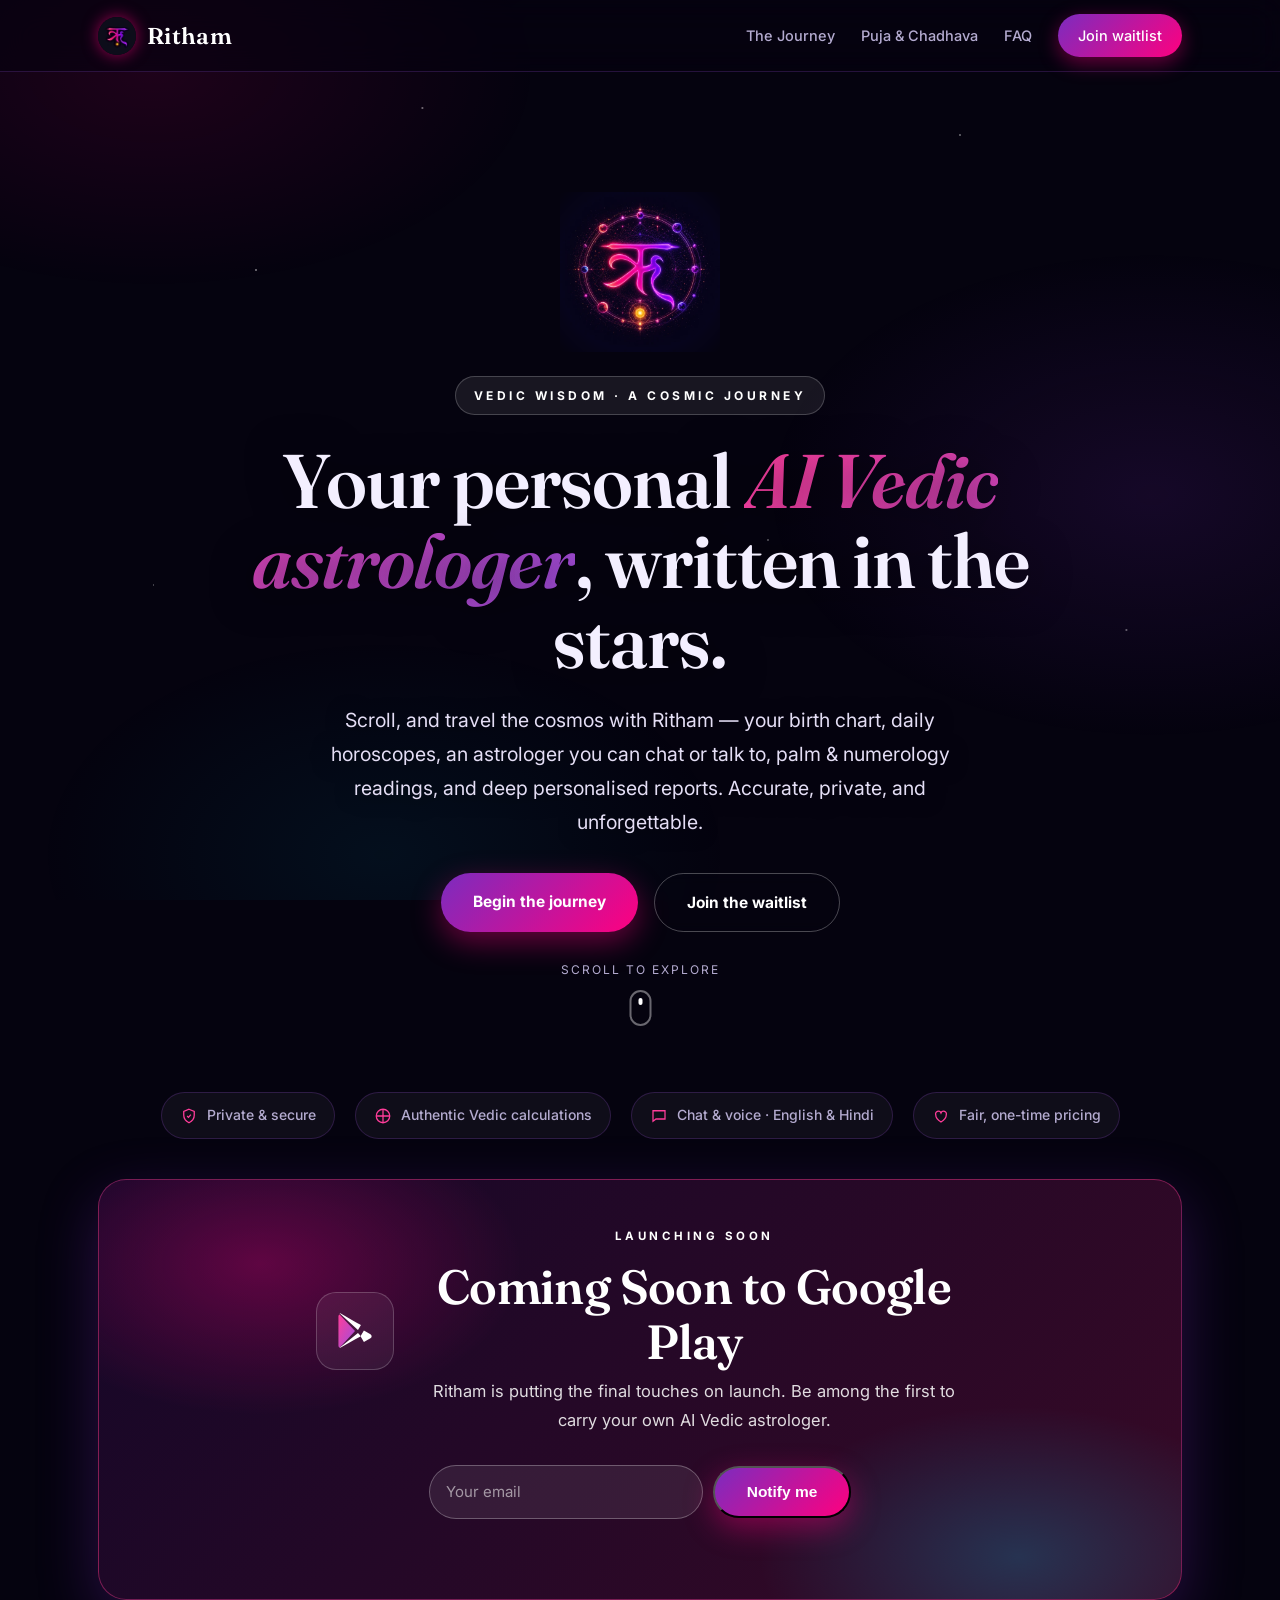
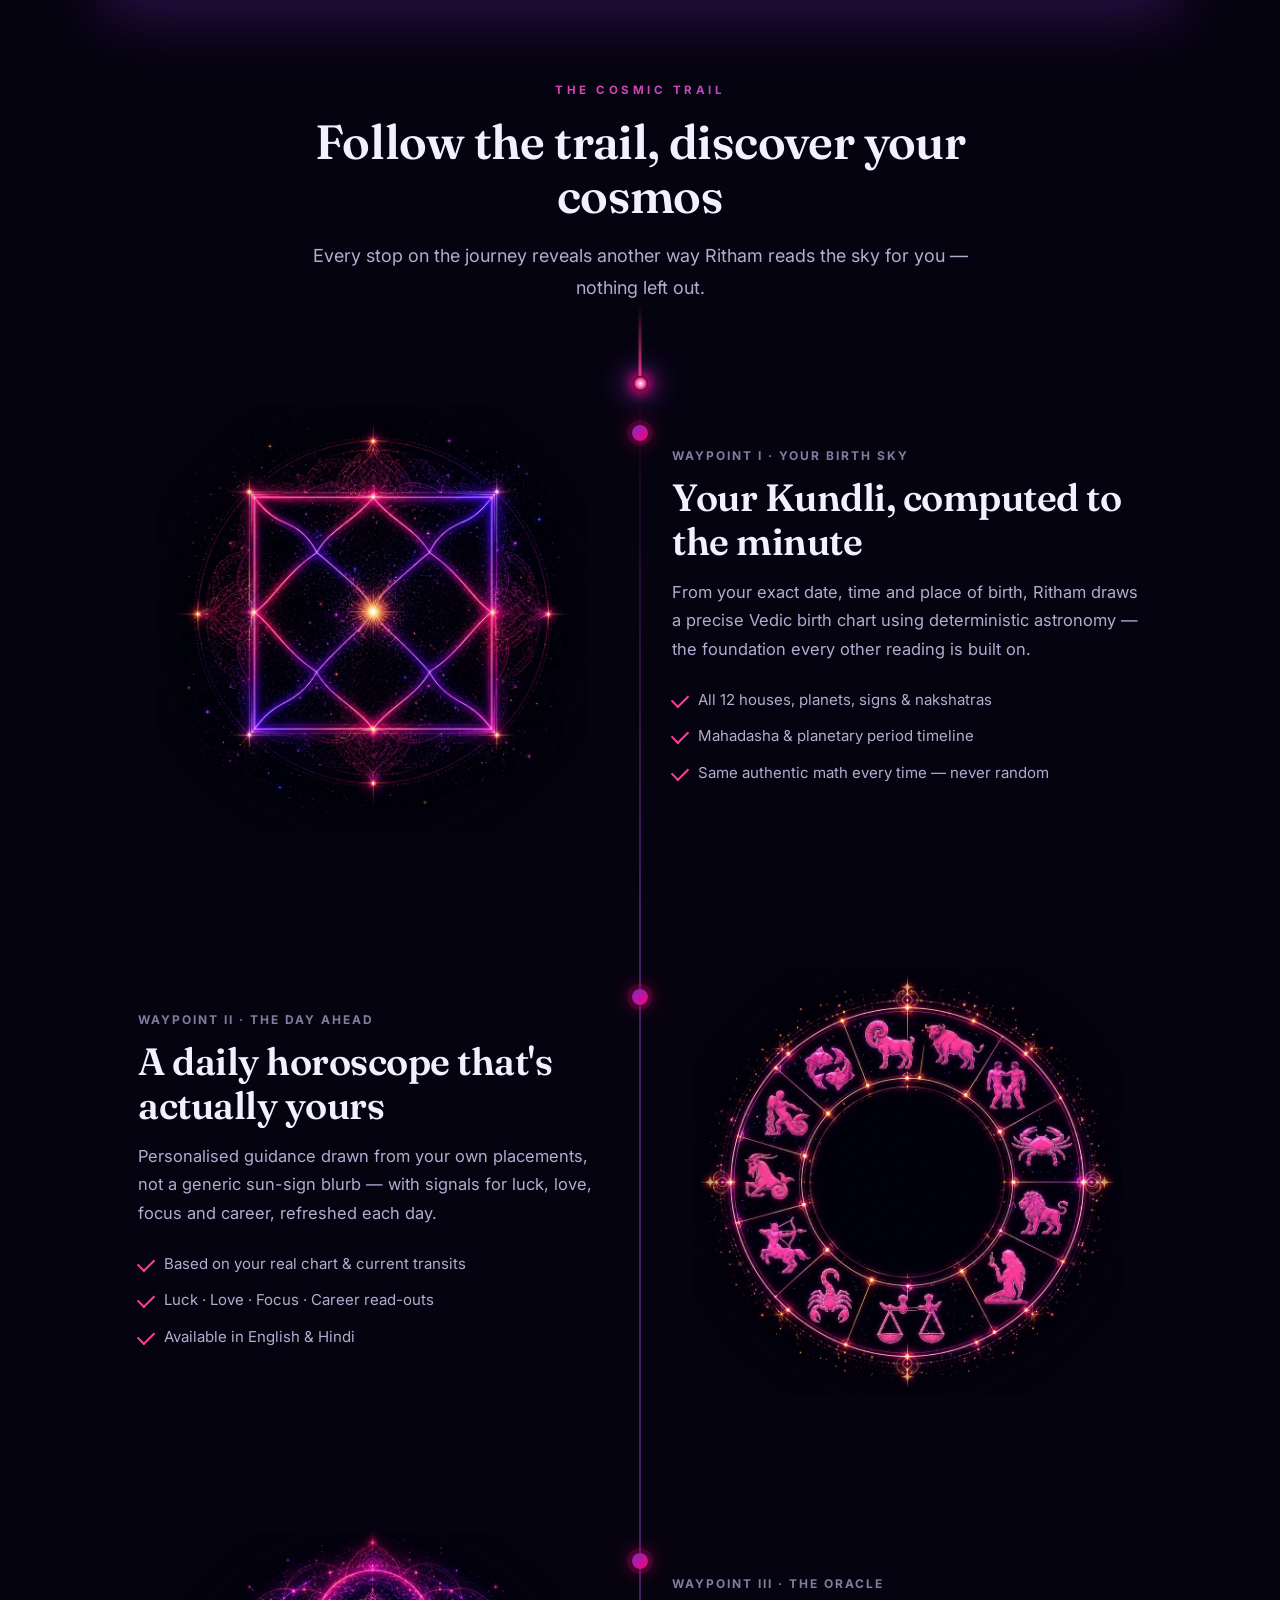
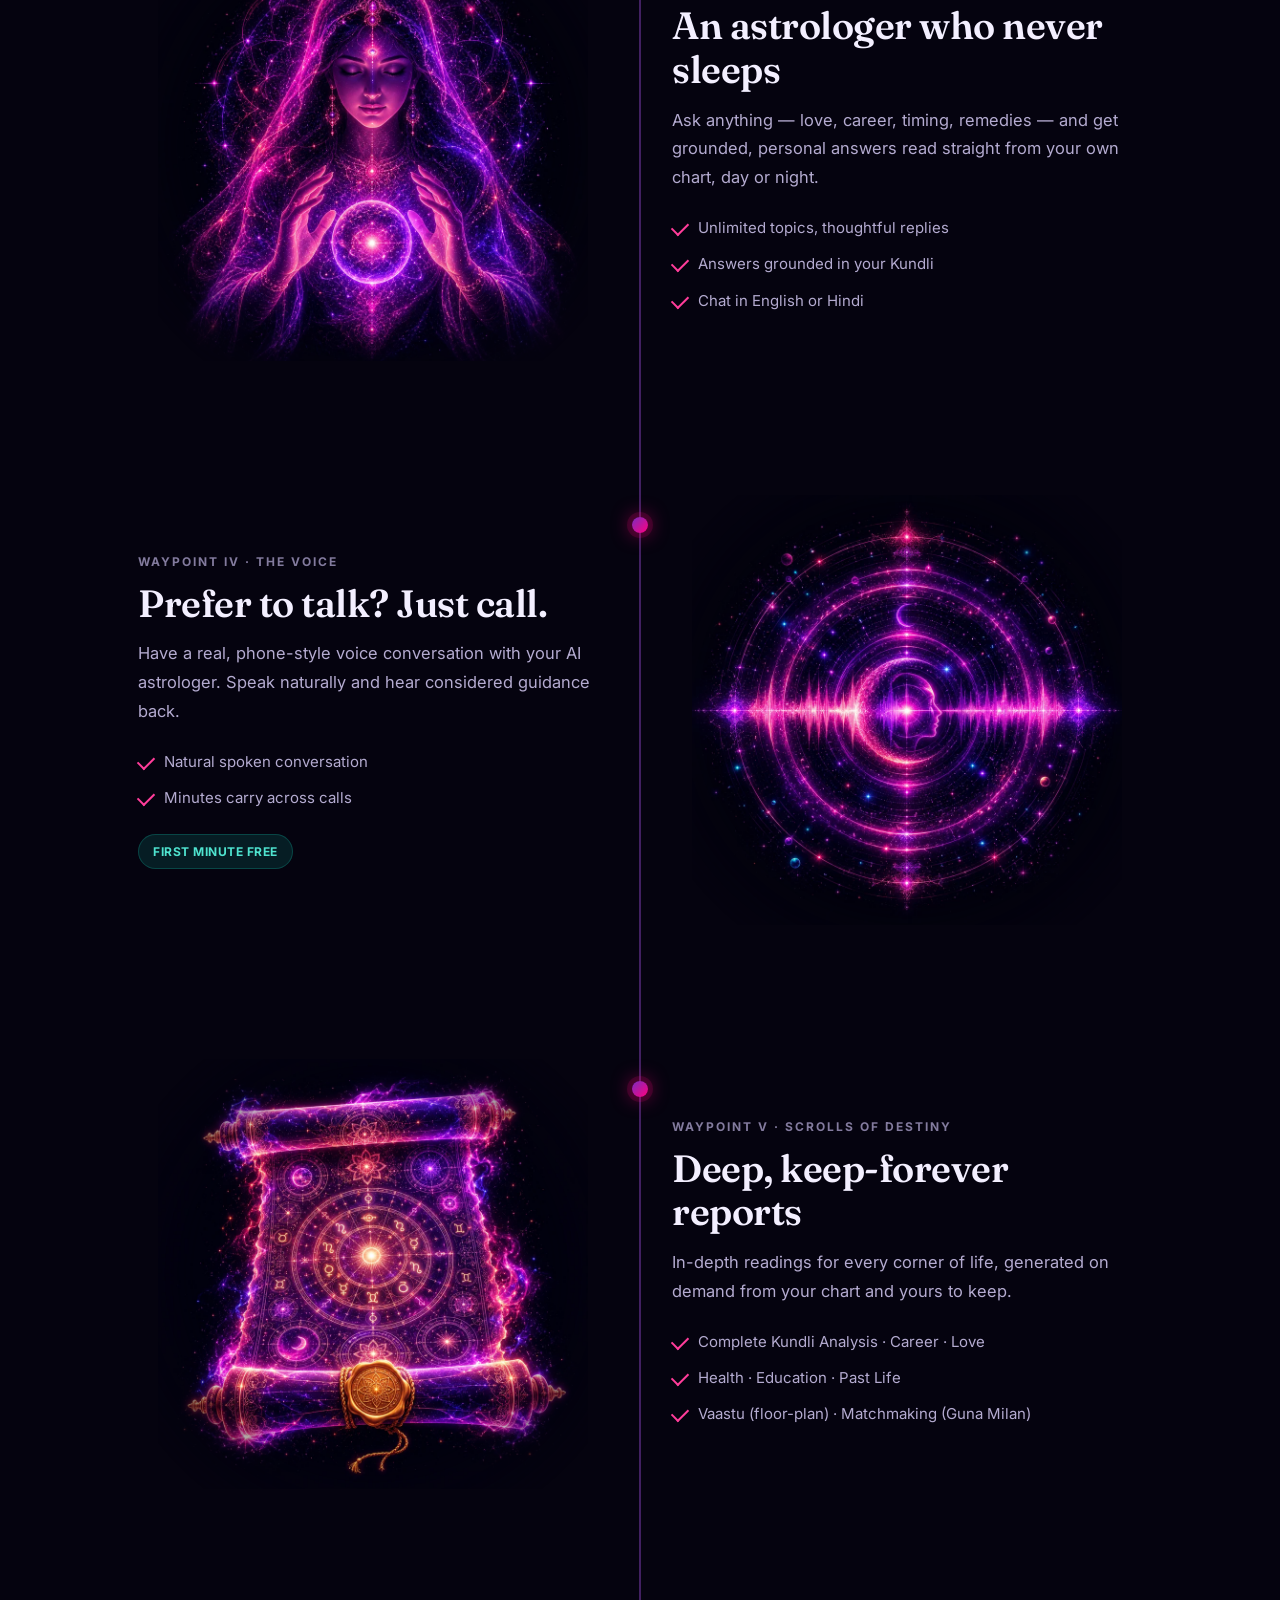
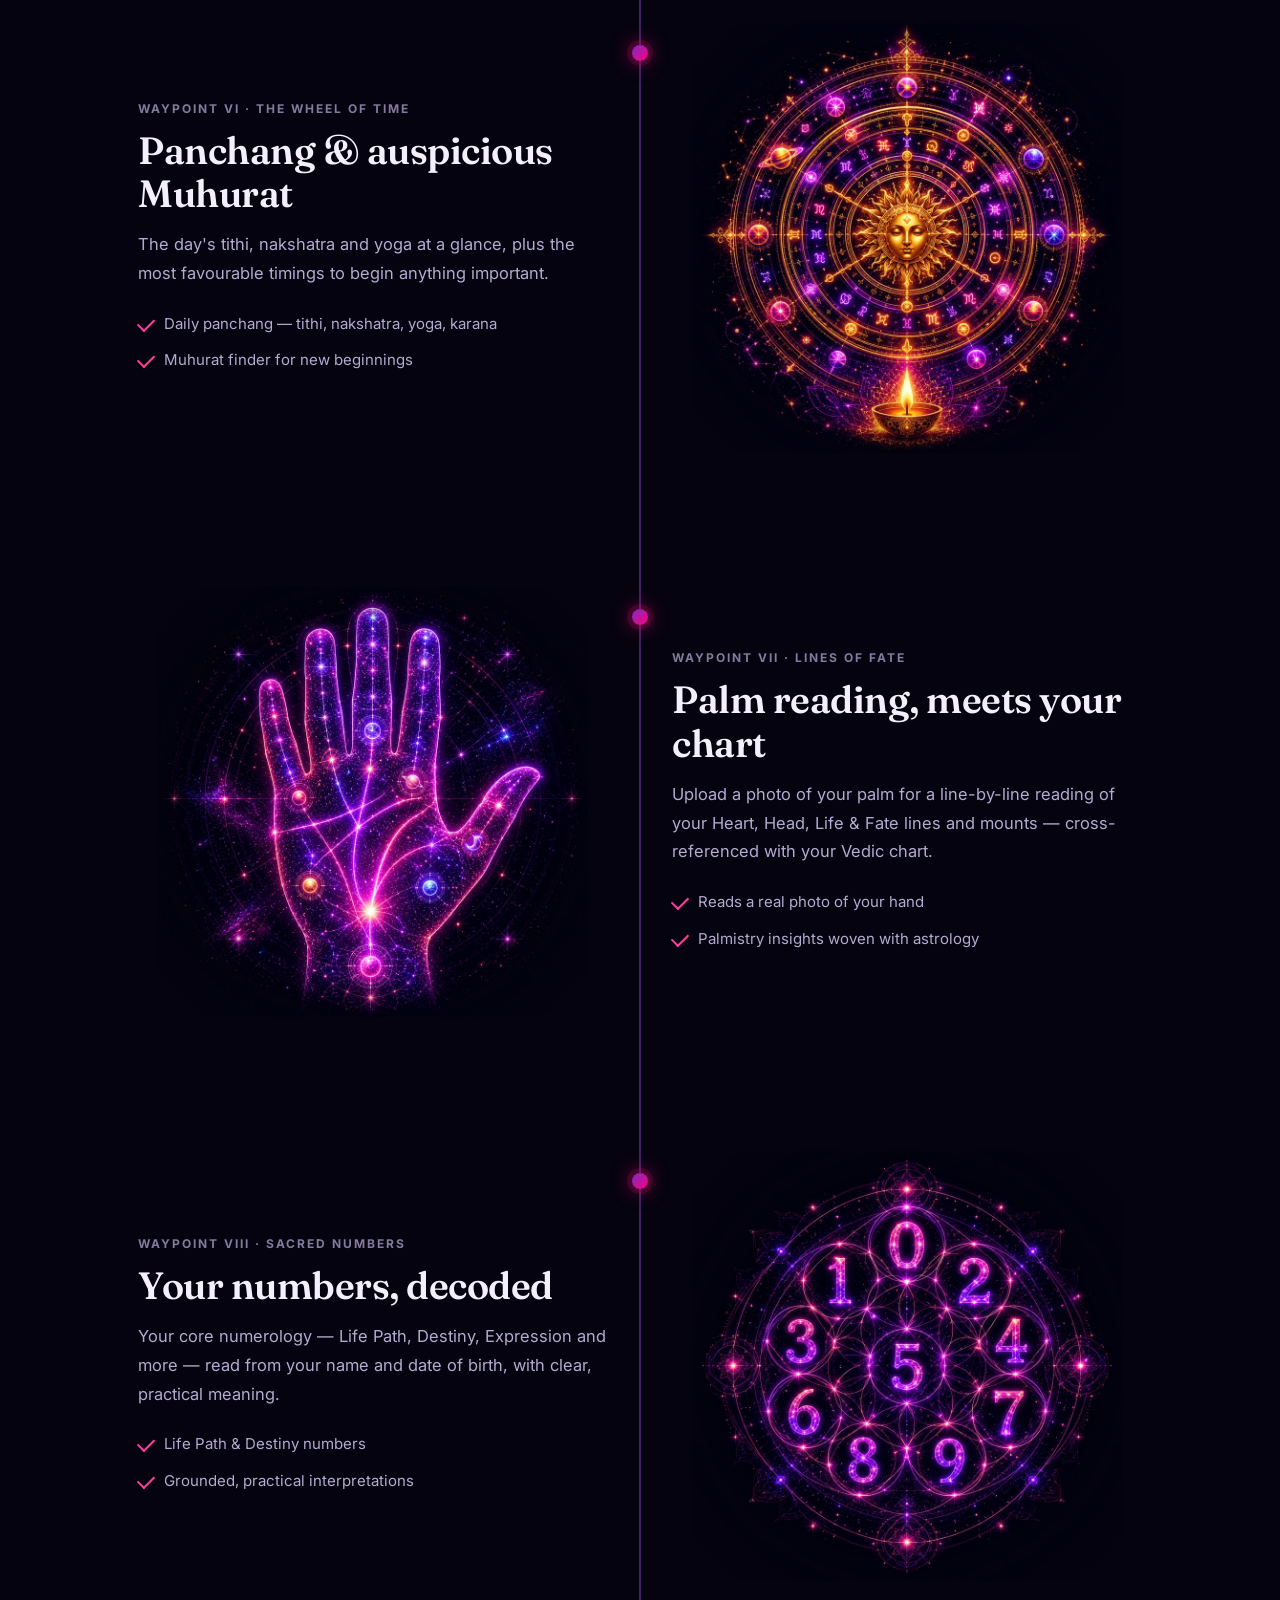
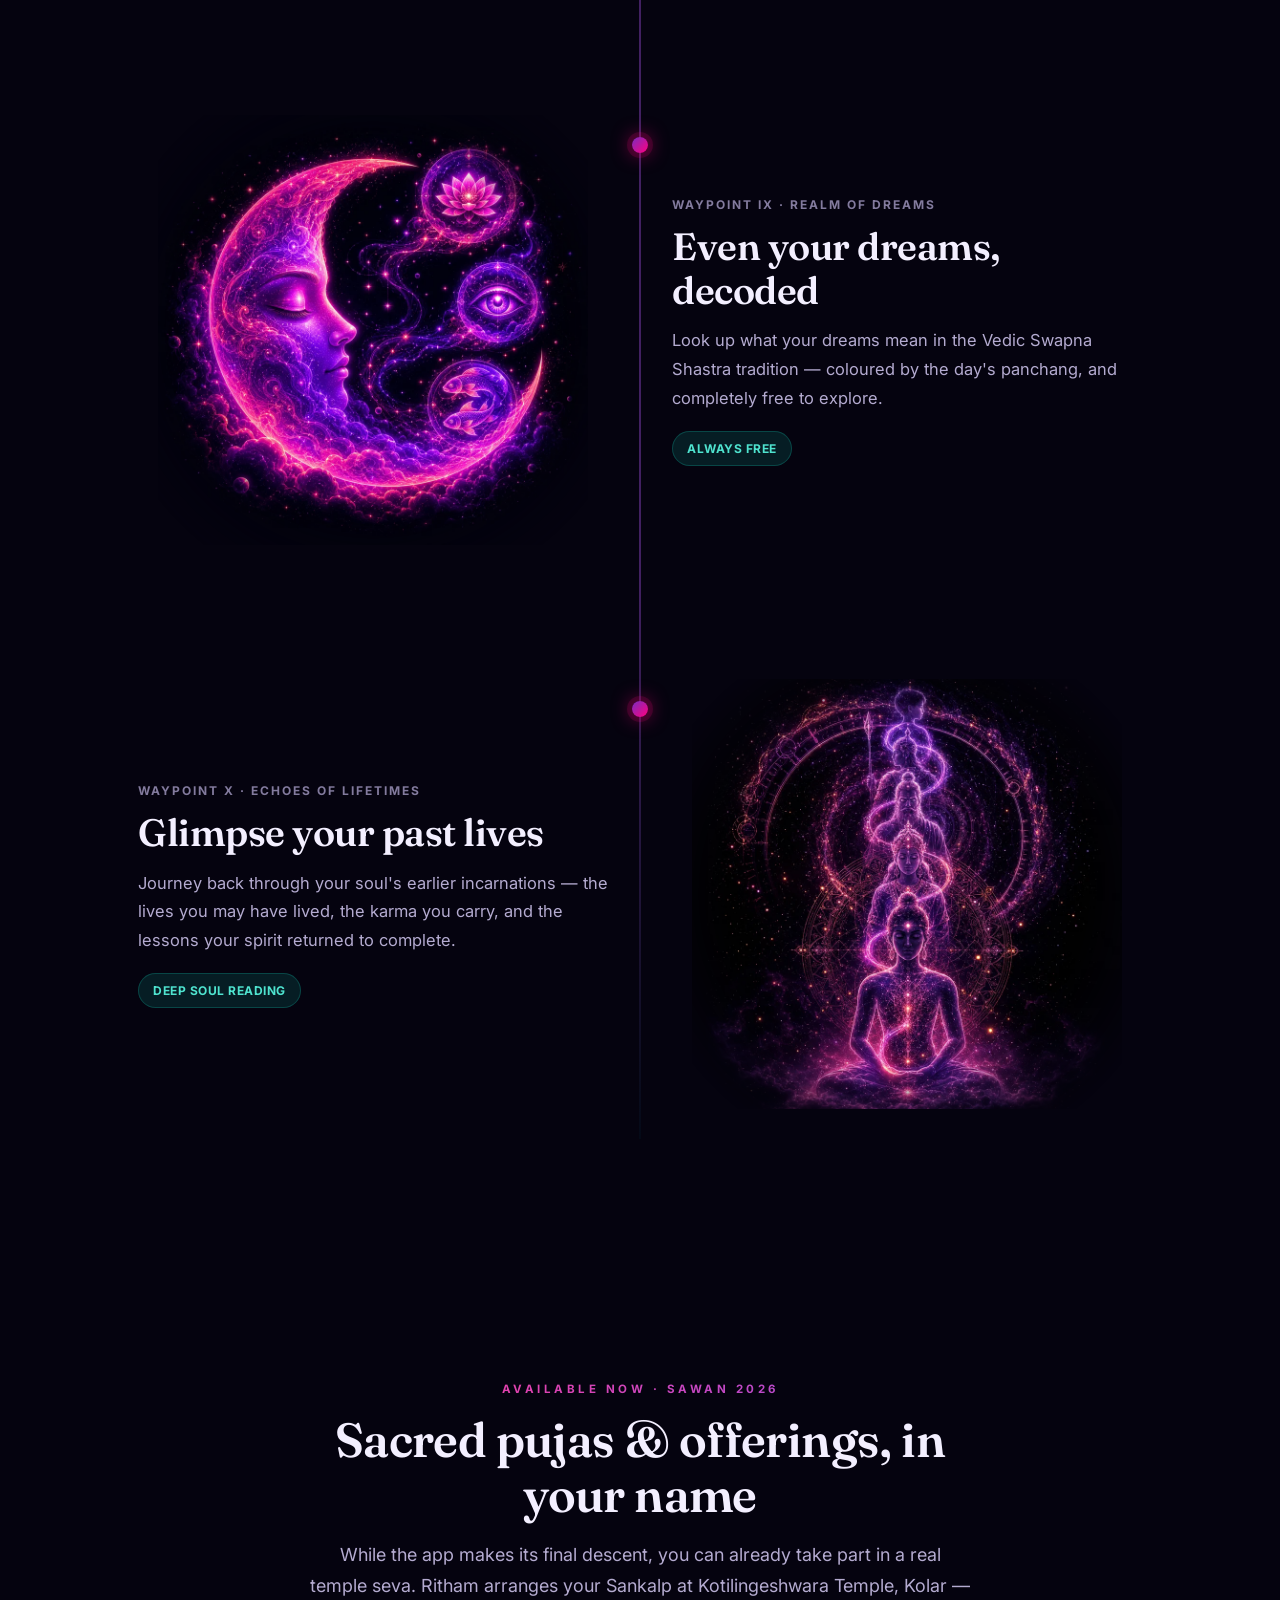
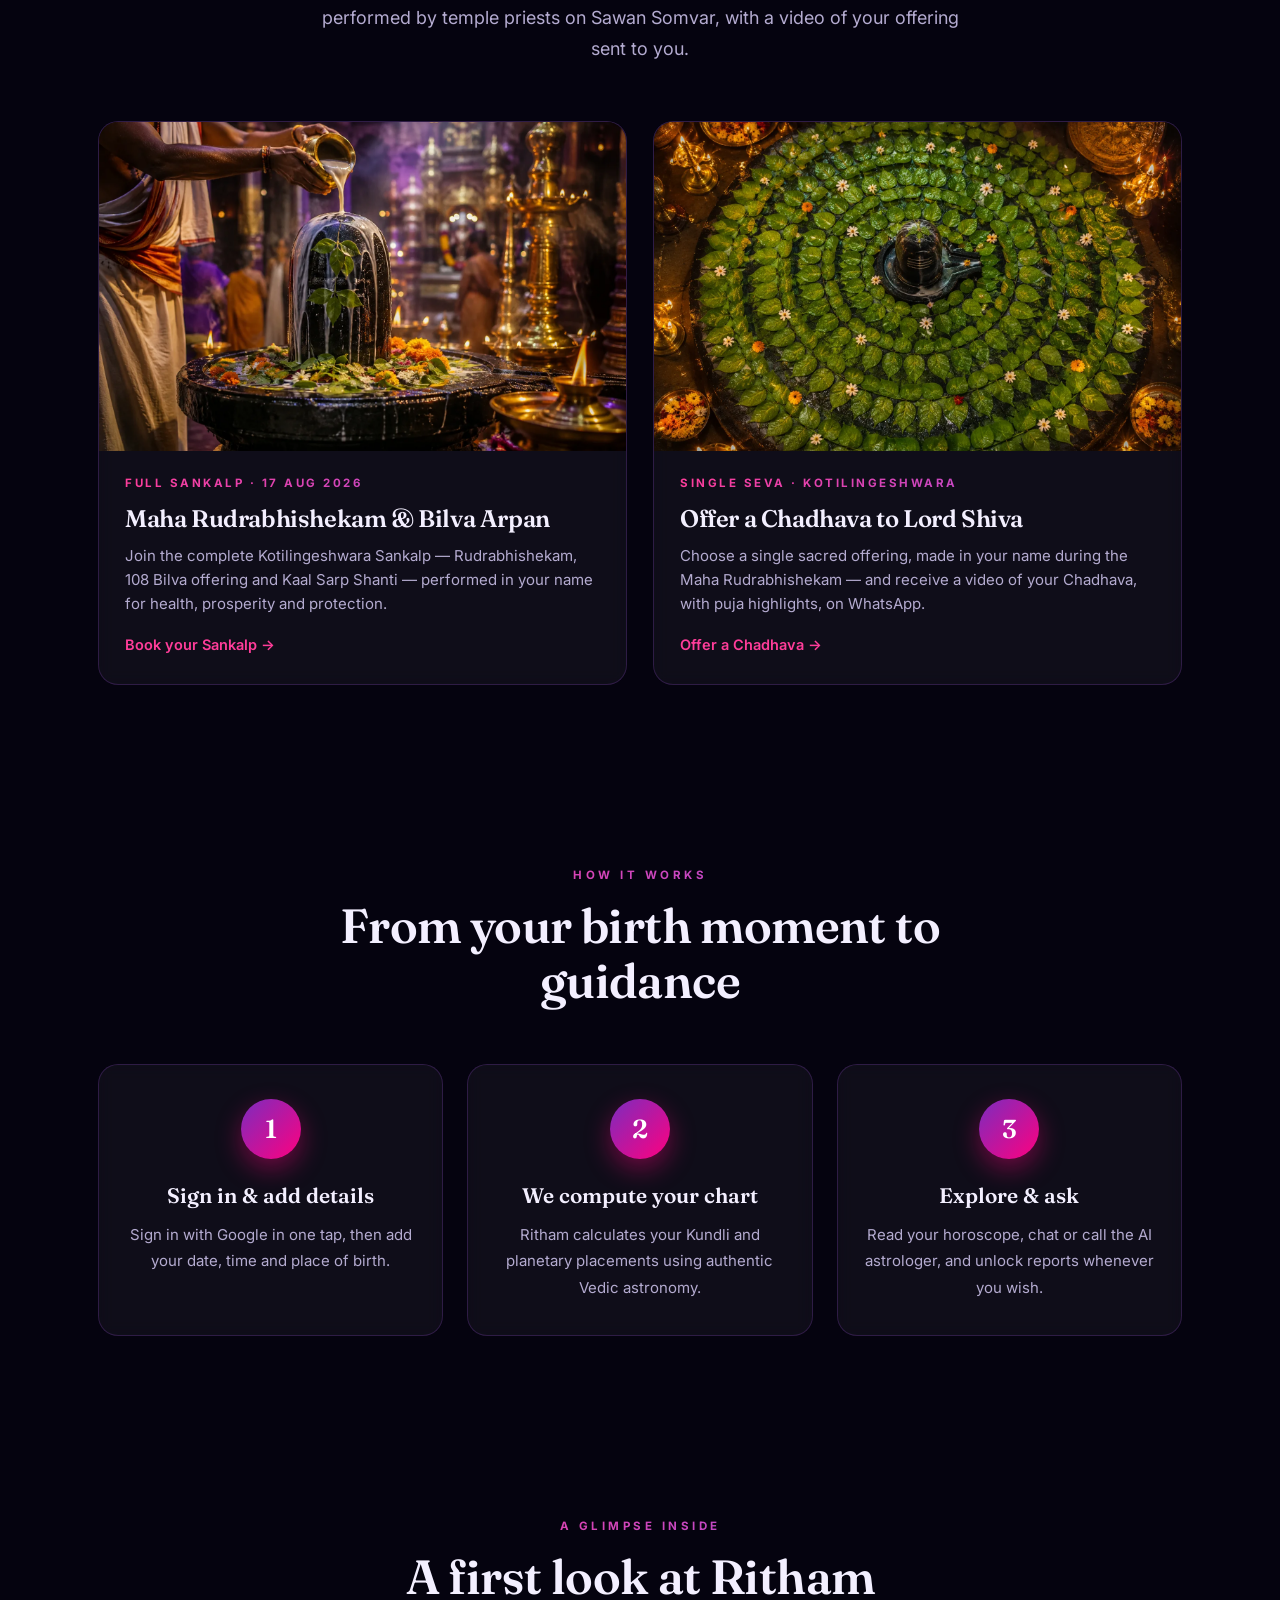
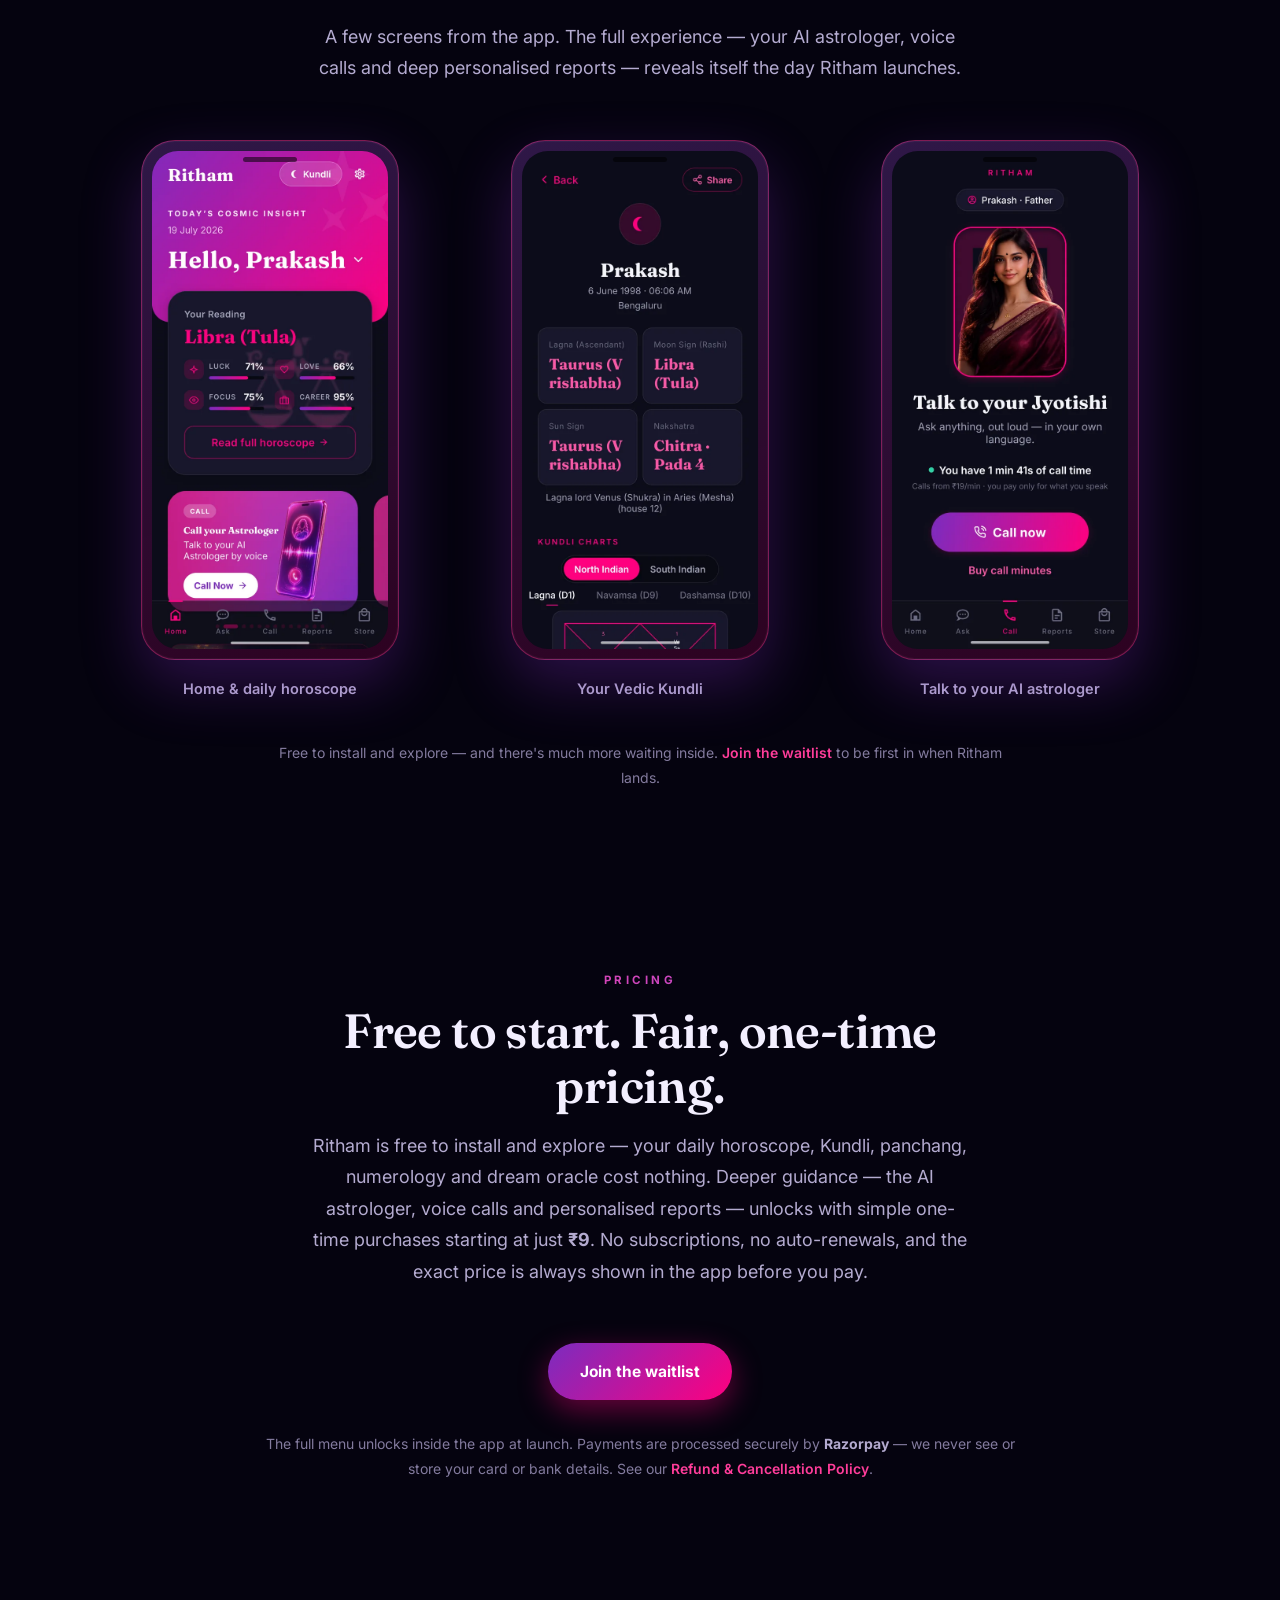
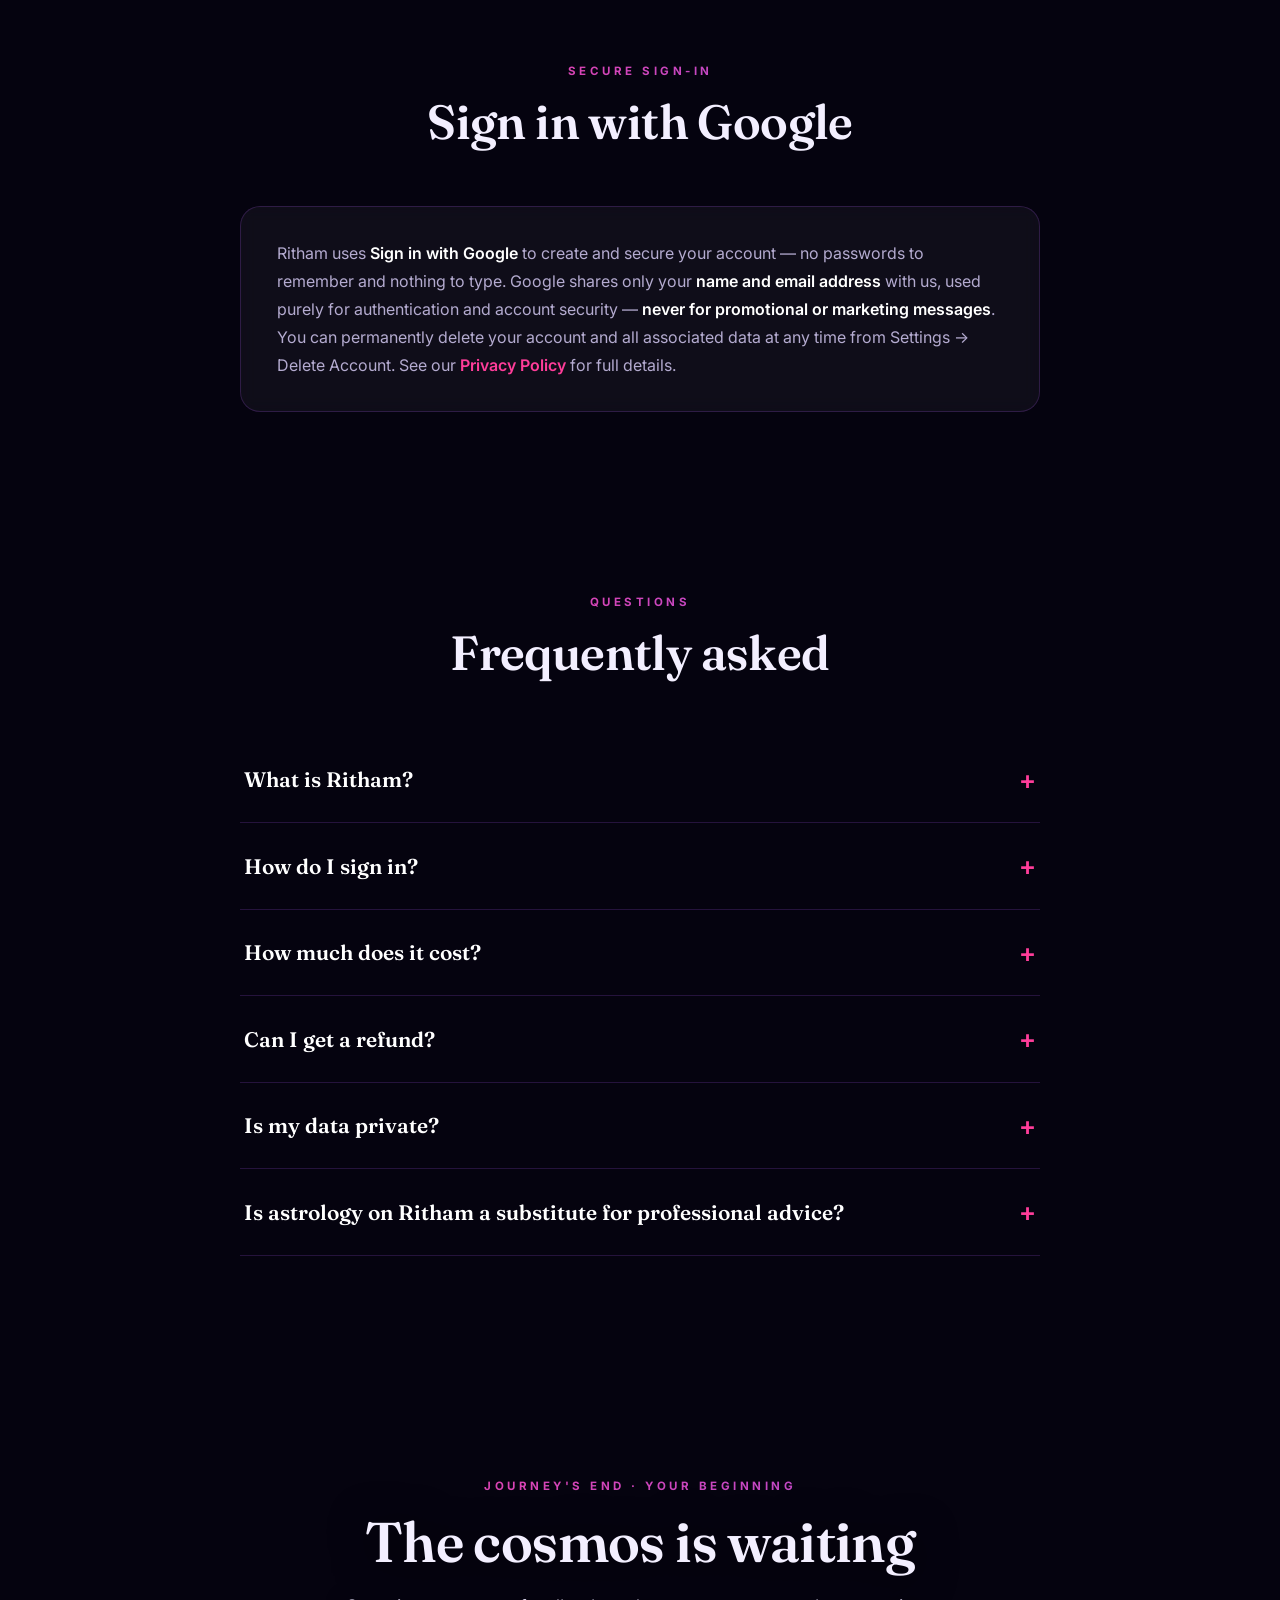
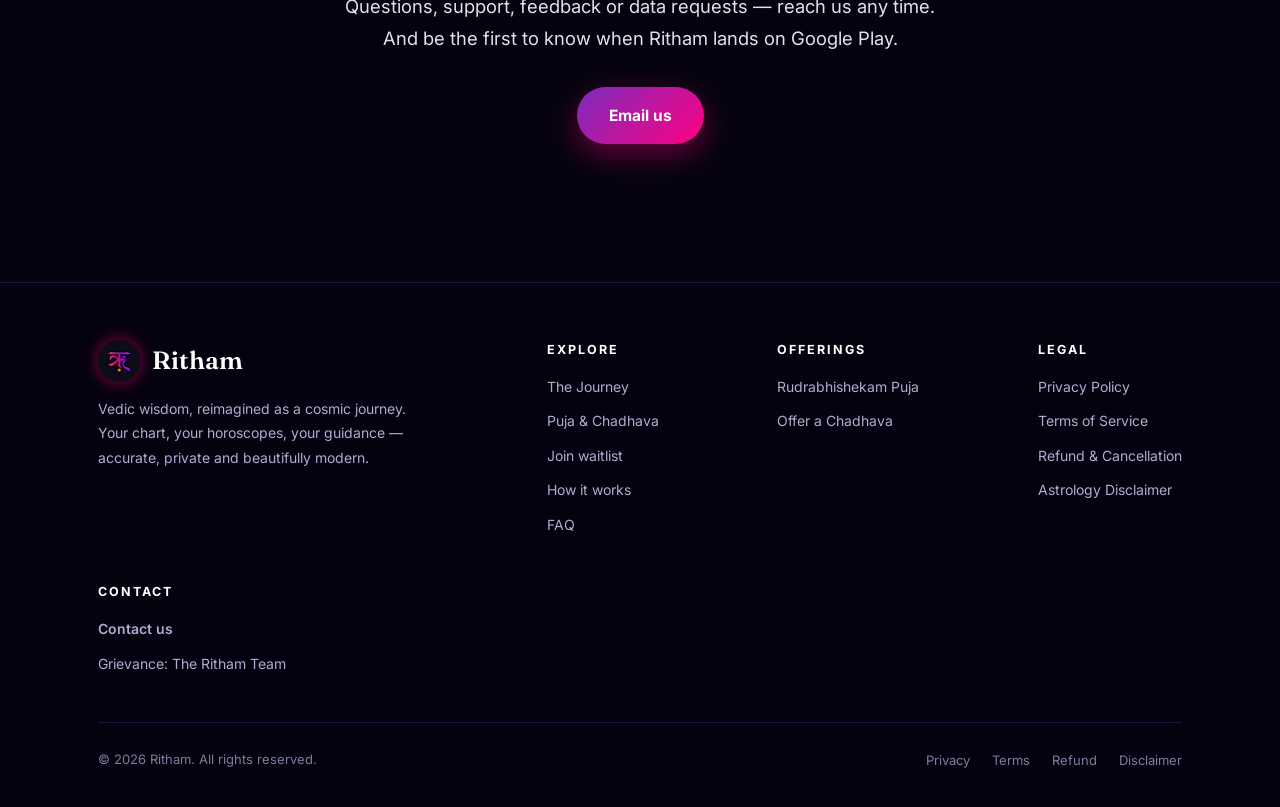
==== commit c58f871e: "Home: surface Puja & Chadhava (header, footer, new offerings section) Adds a "Sacred offerings" sect" ====
--- a/website/index.html
+++ b/website/index.html
@@ -13,7 +13,24 @@
   <link rel="preconnect" href="https://fonts.googleapis.com" />
   <link rel="preconnect" href="https://fonts.gstatic.com" crossorigin />
   <link href="https://fonts.googleapis.com/css2?family=Fraunces:ital,opsz,wght@0,9..144,500;0,9..144,600;1,9..144,500;1,9..144,600&family=Inter:wght@400;500;600;700&display=swap" rel="stylesheet" />
-  <link rel="stylesheet" href="styles.css" />
+  <link rel="stylesheet" href="styles.css?v=20260805" />
+  <!-- Meta Pixel Code -->
+  <script>
+  !function(f,b,e,v,n,t,s)
+  {if(f.fbq)return;n=f.fbq=function(){n.callMethod?
+  n.callMethod.apply(n,arguments):n.queue.push(arguments)};
+  if(!f._fbq)f._fbq=n;n.push=n;n.loaded=!0;n.version='2.0';
+  n.queue=[];t=b.createElement(e);t.async=!0;
+  t.src=v;s=b.getElementsByTagName(e)[0];
+  s.parentNode.insertBefore(t,s)}(window, document,'script',
+  'https://connect.facebook.net/en_US/fbevents.js');
+  fbq('init', '1001713839547879');
+  fbq('track', 'PageView');
+  </script>
+  <noscript><img height="1" width="1" style="display:none"
+  src="https://www.facebook.com/tr?id=1001713839547879&ev=PageView&noscript=1"
+  /></noscript>
+  <!-- End Meta Pixel Code -->
 </head>
 <body>
   <header>
@@ -24,6 +41,7 @@
       </a>
       <div class="nav-links">
         <a href="#journey">The Journey</a>
+        <a href="#offerings">Puja &amp; Chadhava</a>
         <a href="#faq">FAQ</a>
         <a href="#coming-soon" class="nav-cta">Join waitlist</a>
       </div>
@@ -240,6 +258,37 @@
           </div>
         </div>
 
+      </div>
+    </section>
+
+    <!-- ── Sacred Offerings (bookable now) ──────────────── -->
+    <section id="offerings">
+      <div class="wrap">
+        <div class="section-head reveal">
+          <div class="eyebrow grad-text">Available now · Sawan 2026</div>
+          <h2>Sacred pujas &amp; offerings, in your name</h2>
+          <p>While the app makes its final descent, you can already take part in a real temple seva. Ritham arranges your Sankalp at Kotilingeshwara Temple, Kolar — performed by temple priests on Sawan Somvar, with a video of your offering sent to you.</p>
+        </div>
+        <div class="offer-grid">
+          <a class="offer-card glass reveal" href="puja/index.html">
+            <div class="offer-media"><img src="img/puja-hero-1.webp" alt="Maha Rudrabhishekam at Kotilingeshwara Temple" loading="lazy" /></div>
+            <div class="offer-body">
+              <div class="offer-eyebrow grad-text">Full Sankalp · 17 Aug 2026</div>
+              <h3>Maha Rudrabhishekam &amp; Bilva Arpan</h3>
+              <p>Join the complete Kotilingeshwara Sankalp — Rudrabhishekam, 108 Bilva offering and Kaal Sarp Shanti — performed in your name for health, prosperity and protection.</p>
+              <span class="offer-link">Book your Sankalp →</span>
+            </div>
+          </a>
+          <a class="offer-card glass reveal" href="chadhava/index.html">
+            <div class="offer-media"><img src="img/puja-hero-2.webp" alt="108 Bilva leaves offered to a Shiva Lingam" loading="lazy" /></div>
+            <div class="offer-body">
+              <div class="offer-eyebrow grad-text">Single seva · Kotilingeshwara</div>
+              <h3>Offer a Chadhava to Lord Shiva</h3>
+              <p>Choose a single sacred offering, made in your name during the Maha Rudrabhishekam — and receive a video of your Chadhava, with puja highlights, on WhatsApp.</p>
+              <span class="offer-link">Offer a Chadhava →</span>
+            </div>
+          </a>
+        </div>
       </div>
     </section>
 
@@ -389,9 +438,15 @@
         <div class="footer-col">
           <h4>Explore</h4>
           <a href="#journey">The Journey</a>
+          <a href="#offerings">Puja &amp; Chadhava</a>
           <a href="#coming-soon">Join waitlist</a>
           <a href="#how">How it works</a>
           <a href="#faq">FAQ</a>
+        </div>
+        <div class="footer-col">
+          <h4>Offerings</h4>
+          <a href="puja/index.html">Rudrabhishekam Puja</a>
+          <a href="chadhava/index.html">Offer a Chadhava</a>
         </div>
         <div class="footer-col">
           <h4>Legal</h4>
--- a/website/styles.css
+++ b/website/styles.css
@@ -234,6 +234,19 @@
 .step .num { width: 60px; height: 60px; margin: 0 auto 18px; background: var(--grad); border-radius: 50%; display: flex; align-items: center; justify-content: center; font-family: 'Fraunces', serif; font-size: 26px; font-weight: 600; color: #fff; box-shadow: 0 10px 26px rgba(255,0,127,0.4); }
 .step h3 { font-family: 'Fraunces', serif; font-weight: 600; font-size: 21px; margin-bottom: 8px; }
 .step p { color: var(--muted); font-size: 15px; }
+
+/* ── Sacred Offerings (puja & chadhava) ─────────────────── */
+.offer-grid { display: grid; grid-template-columns: repeat(auto-fit, minmax(300px, 1fr)); gap: 26px; margin-top: 40px; }
+.offer-card { display: flex; flex-direction: column; overflow: hidden; text-decoration: none; color: inherit; }
+.offer-media { aspect-ratio: 16 / 10; overflow: hidden; }
+.offer-media img { width: 100%; height: 100%; object-fit: cover; display: block; transition: transform 0.5s ease; }
+.offer-card:hover .offer-media img { transform: scale(1.05); }
+.offer-body { padding: 22px 26px 26px; }
+.offer-eyebrow { font-size: 11.5px; letter-spacing: 2.5px; text-transform: uppercase; font-weight: 700; margin-bottom: 12px; }
+.offer-body h3 { font-family: 'Fraunces', Georgia, serif; font-weight: 600; font-size: 24px; line-height: 1.2; letter-spacing: -0.4px; margin-bottom: 10px; }
+.offer-body p { color: var(--muted); font-size: 15px; line-height: 1.6; }
+.offer-link { display: inline-block; margin-top: 16px; font-weight: 600; font-size: 14.5px; color: var(--magenta-l); transition: transform 0.2s; }
+.offer-card:hover .offer-link { transform: translateX(3px); }
 
 /* ── App Demo (screenshots) ─────────────────────────────── */
 .shots { display: grid; grid-template-columns: repeat(auto-fit, minmax(220px, 1fr)); gap: 34px 26px; }
@@ -366,4 +379,9 @@
   section { padding: 64px 0; }
   .hero { min-height: 92vh; padding-top: 100px; }
   .playband-inner { padding: 34px 24px; }
-}
+  .playband .pb-copy { max-width: 100%; }
+  .notify-form { flex-direction: column; align-items: stretch; width: 100%; gap: 12px; }
+  .notify-input { min-width: 0; width: 100%; text-align: center; }
+  .notify-btn { width: 100%; }
+  .notify-msg { text-align: center; }
+}
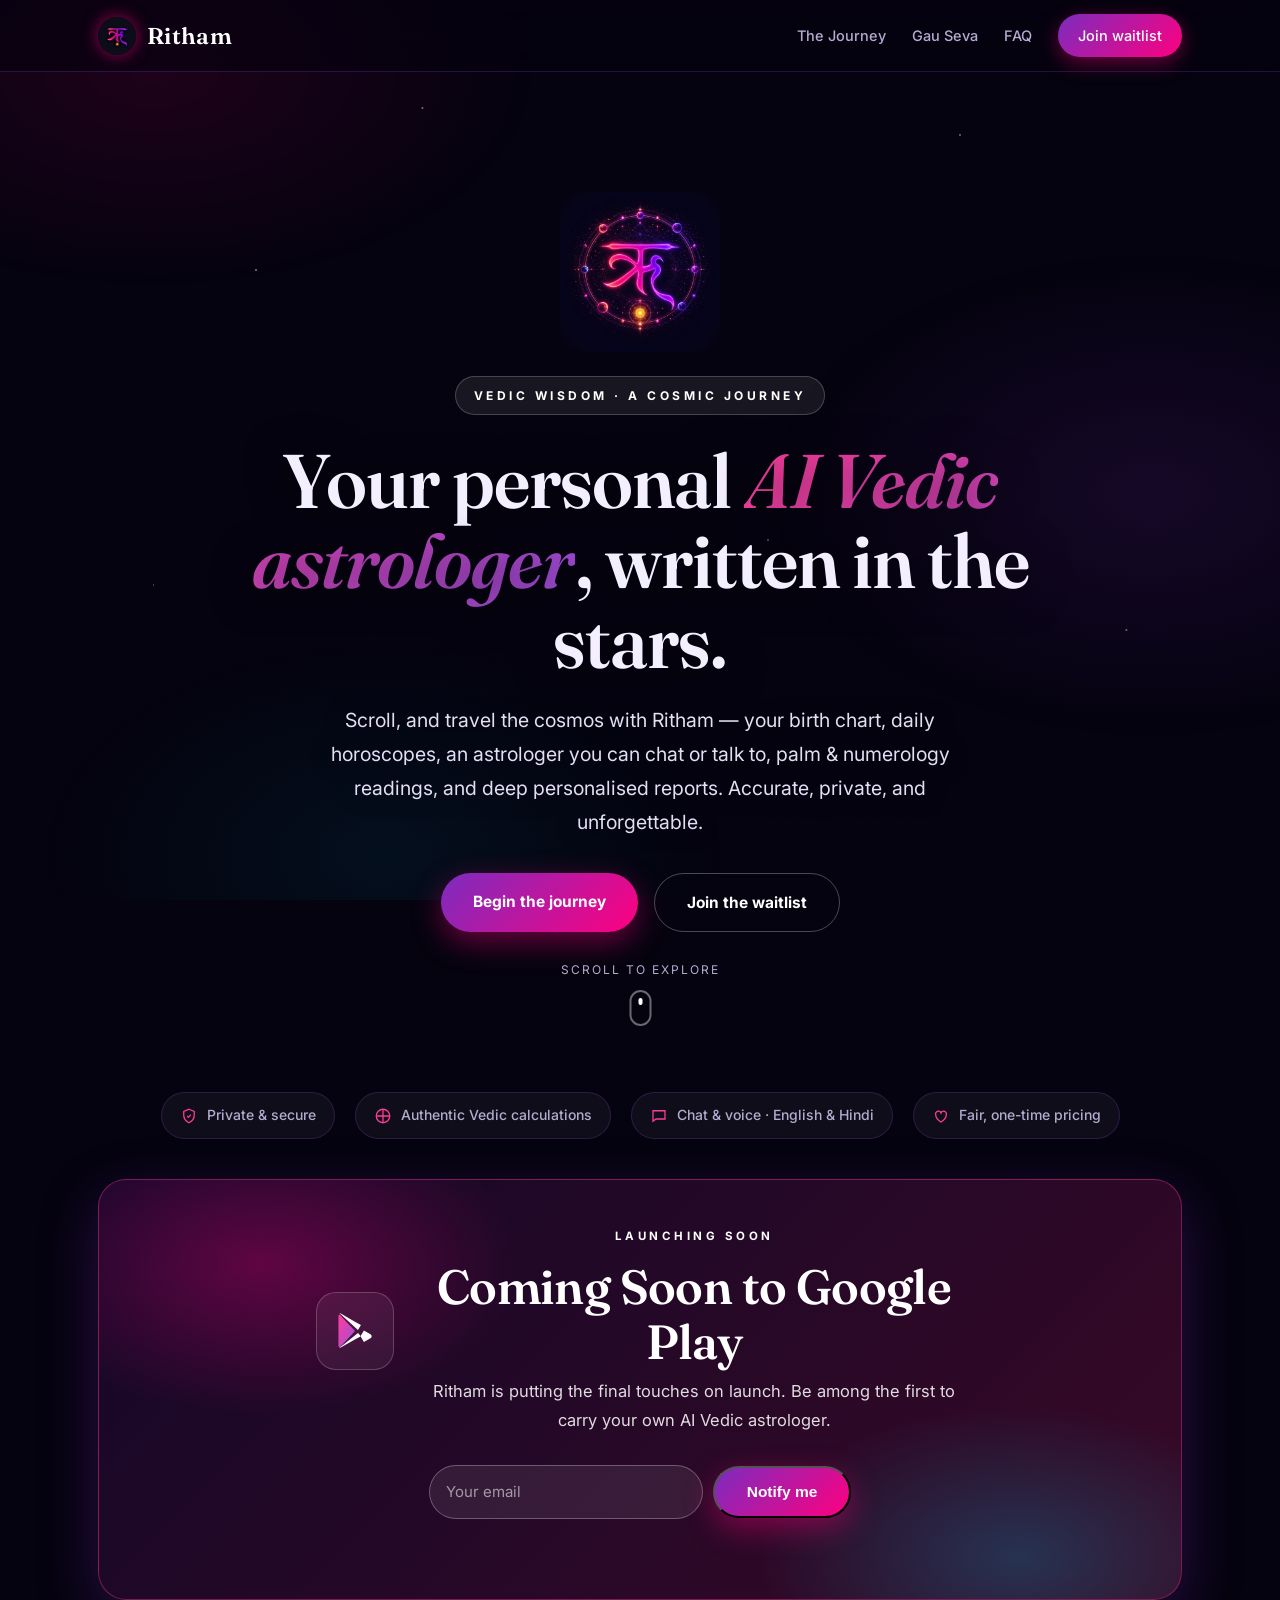
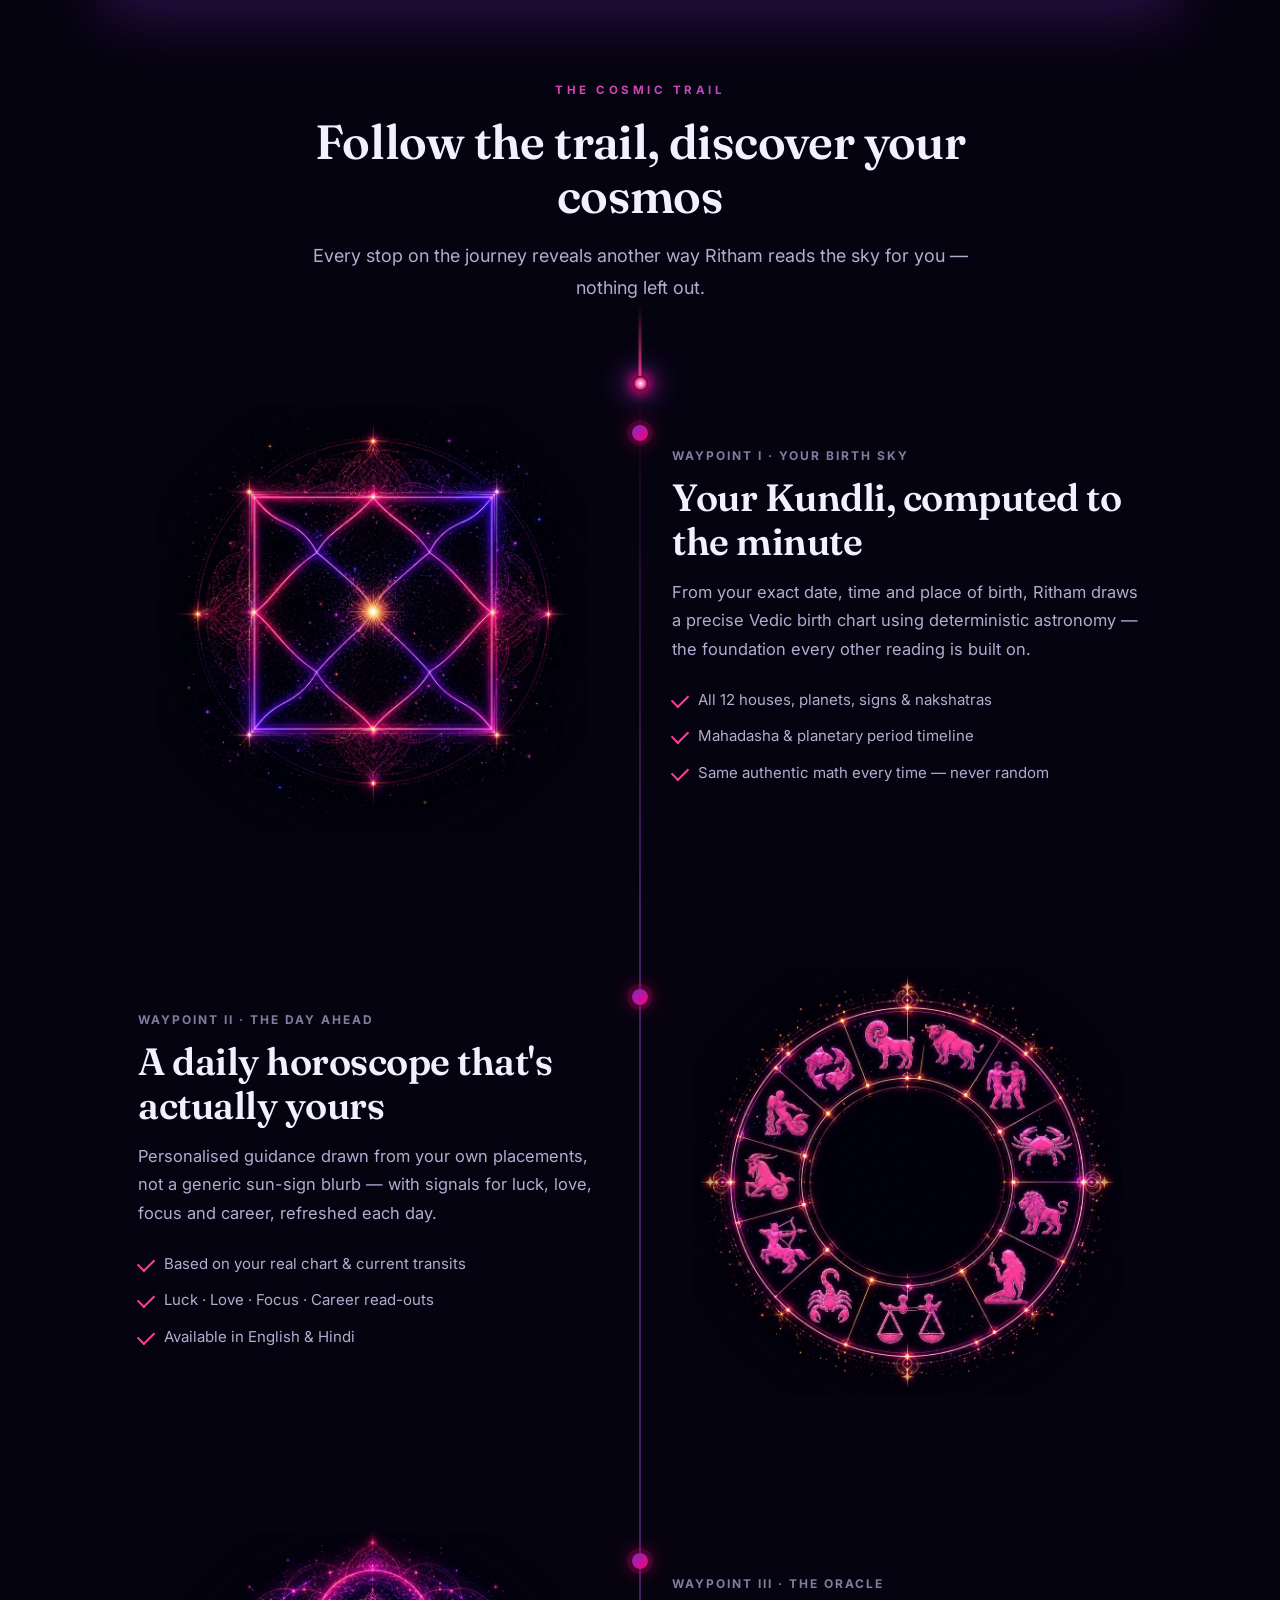
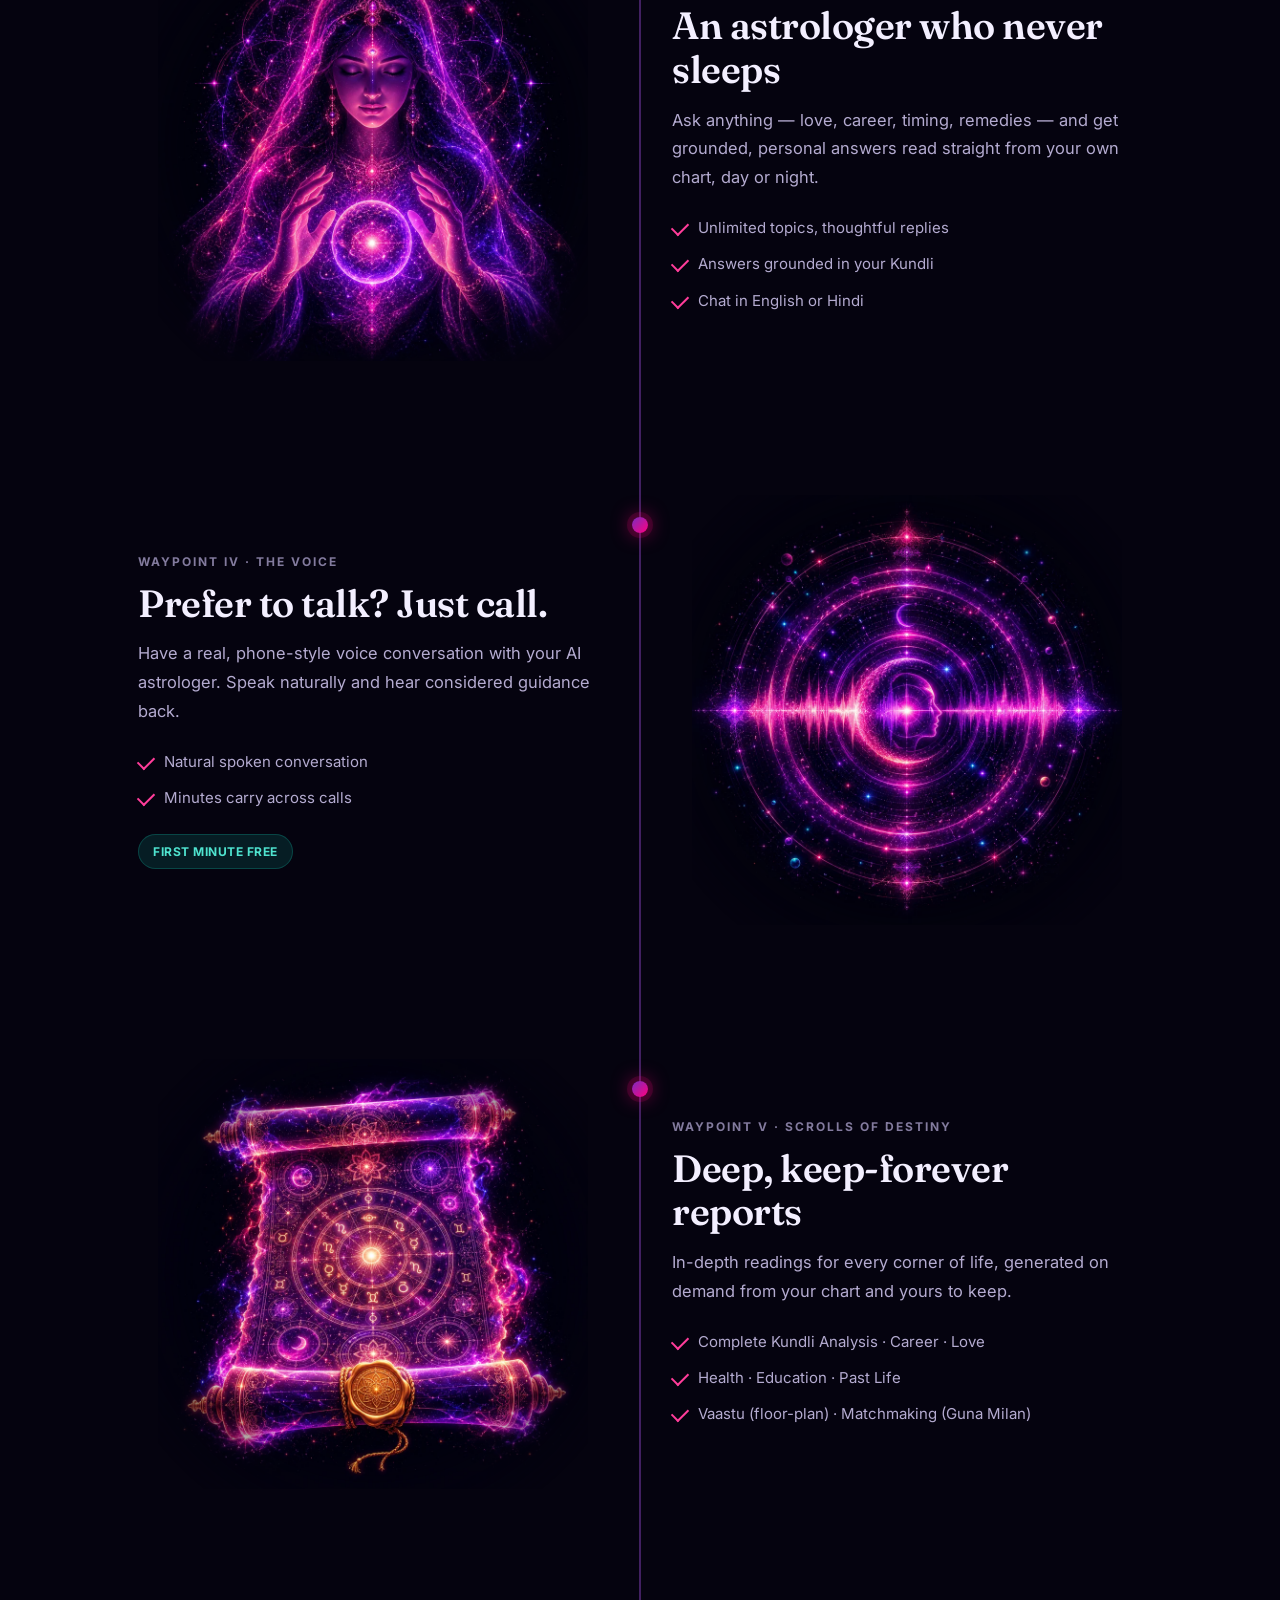
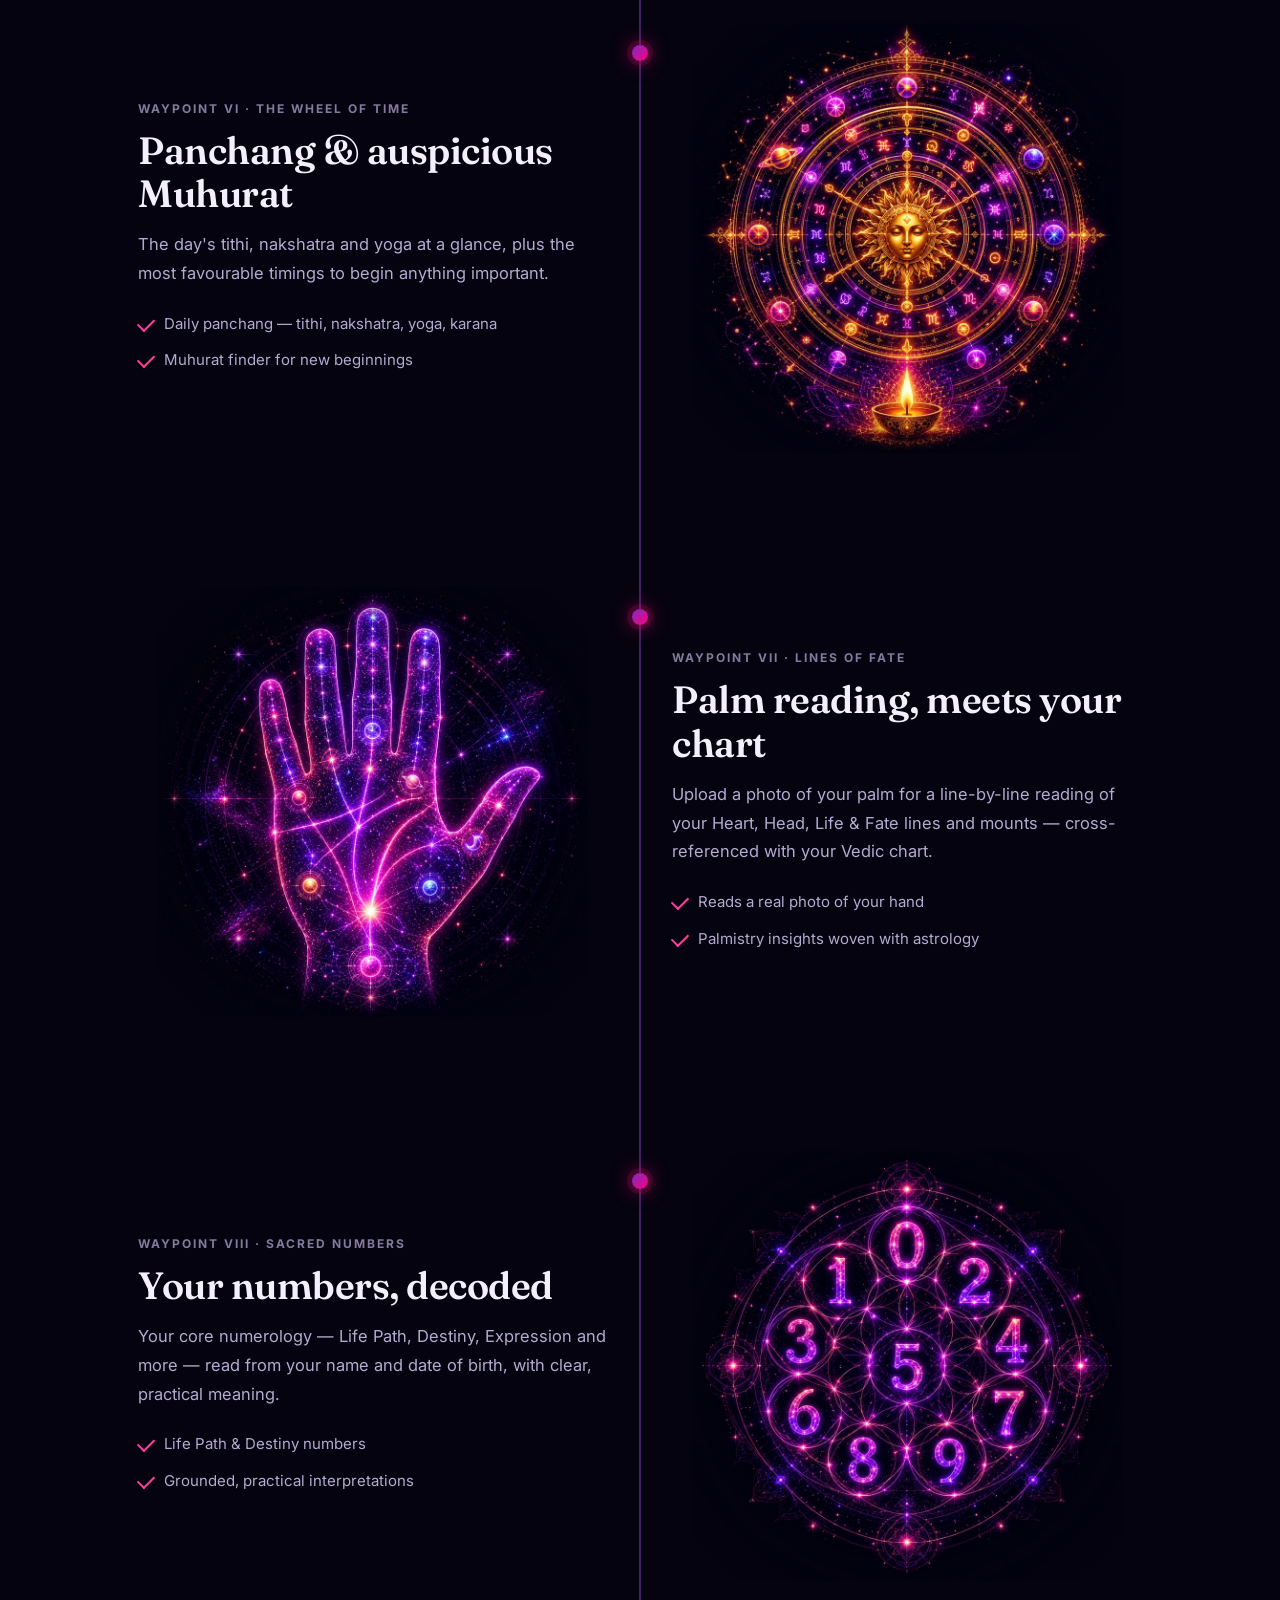
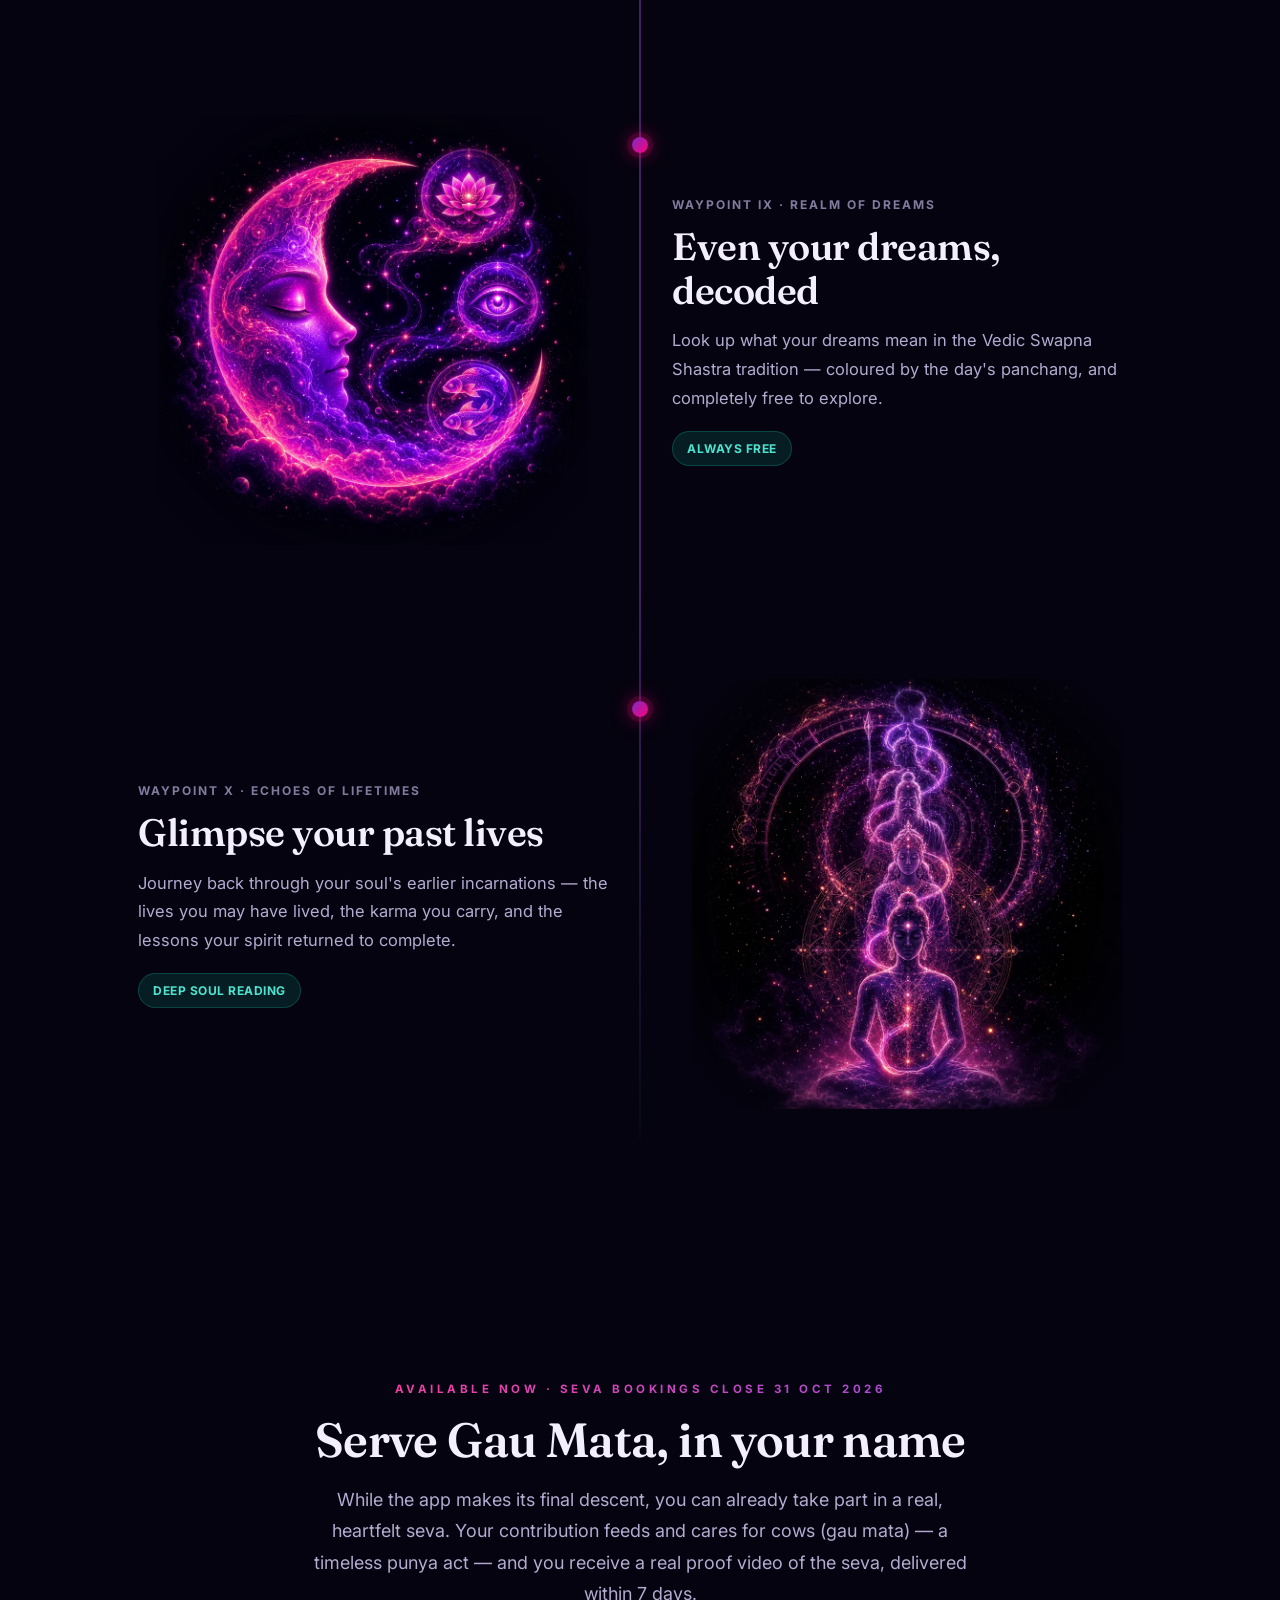
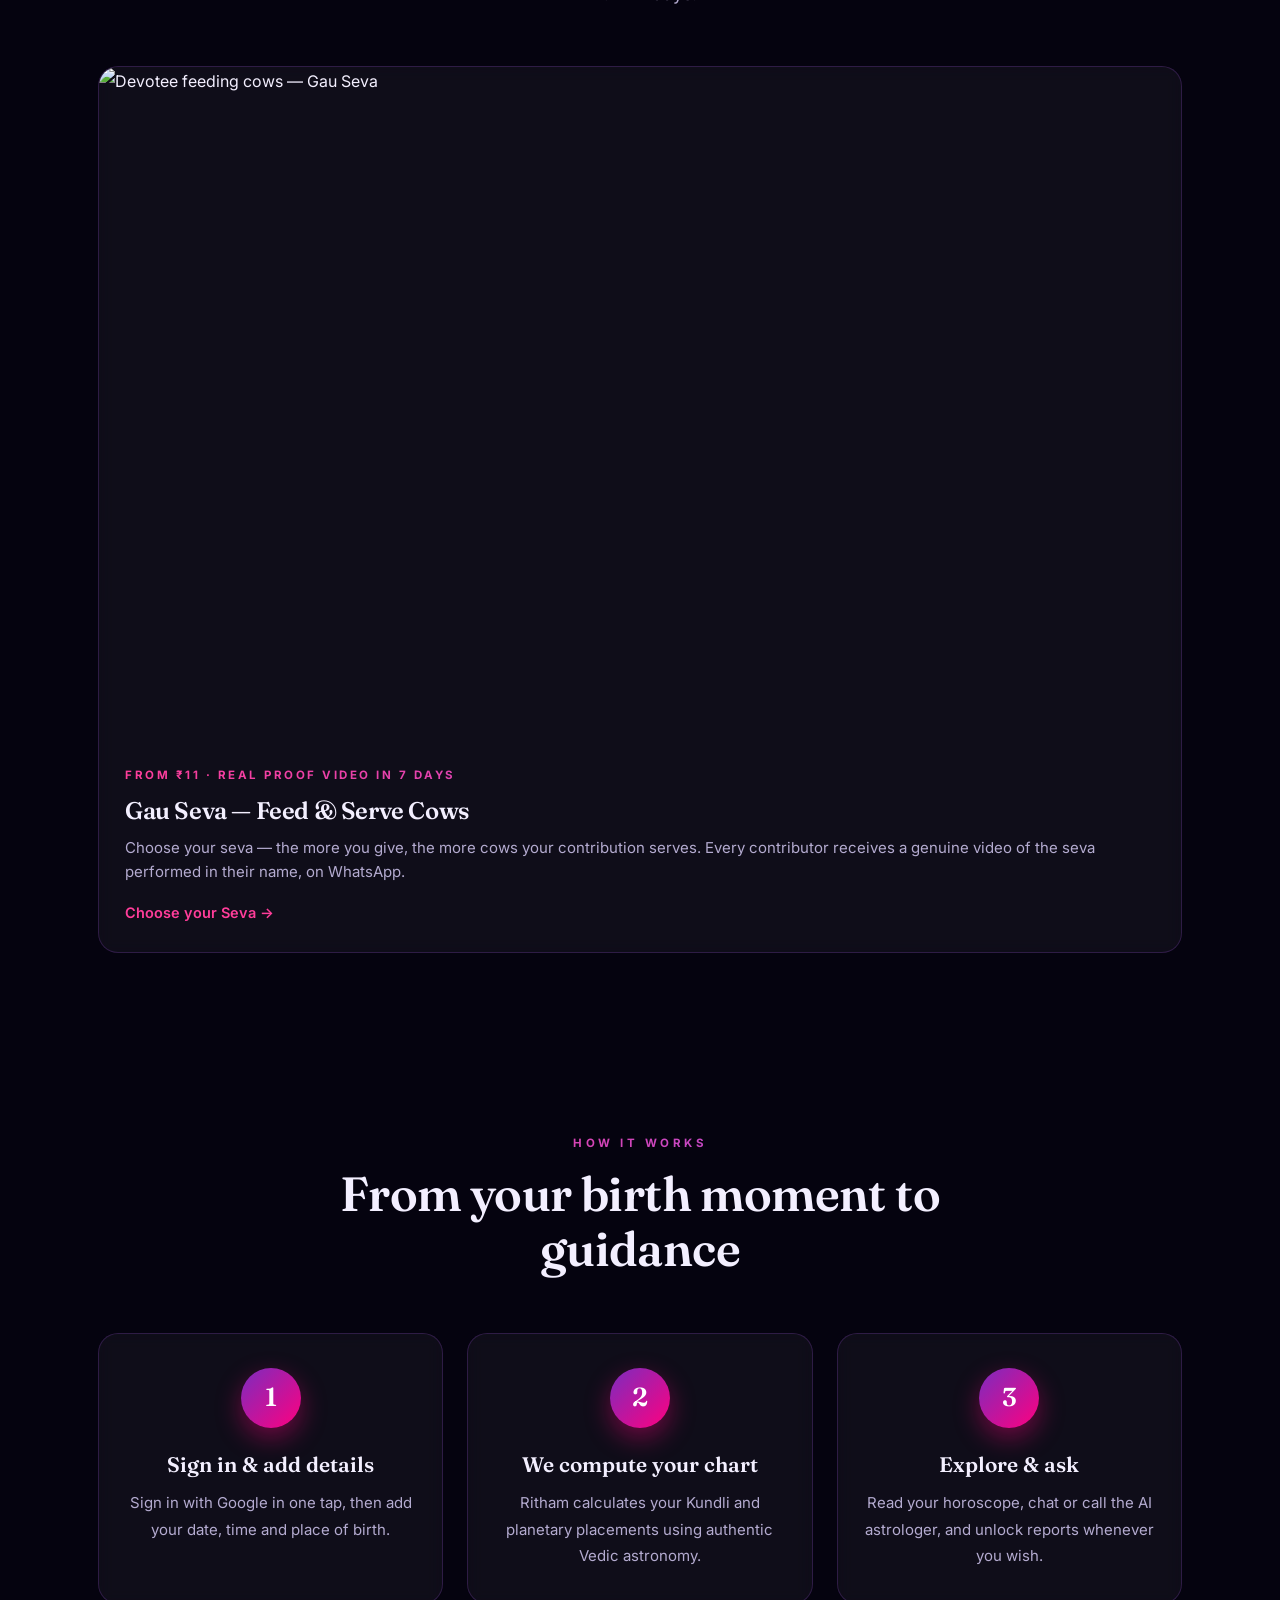
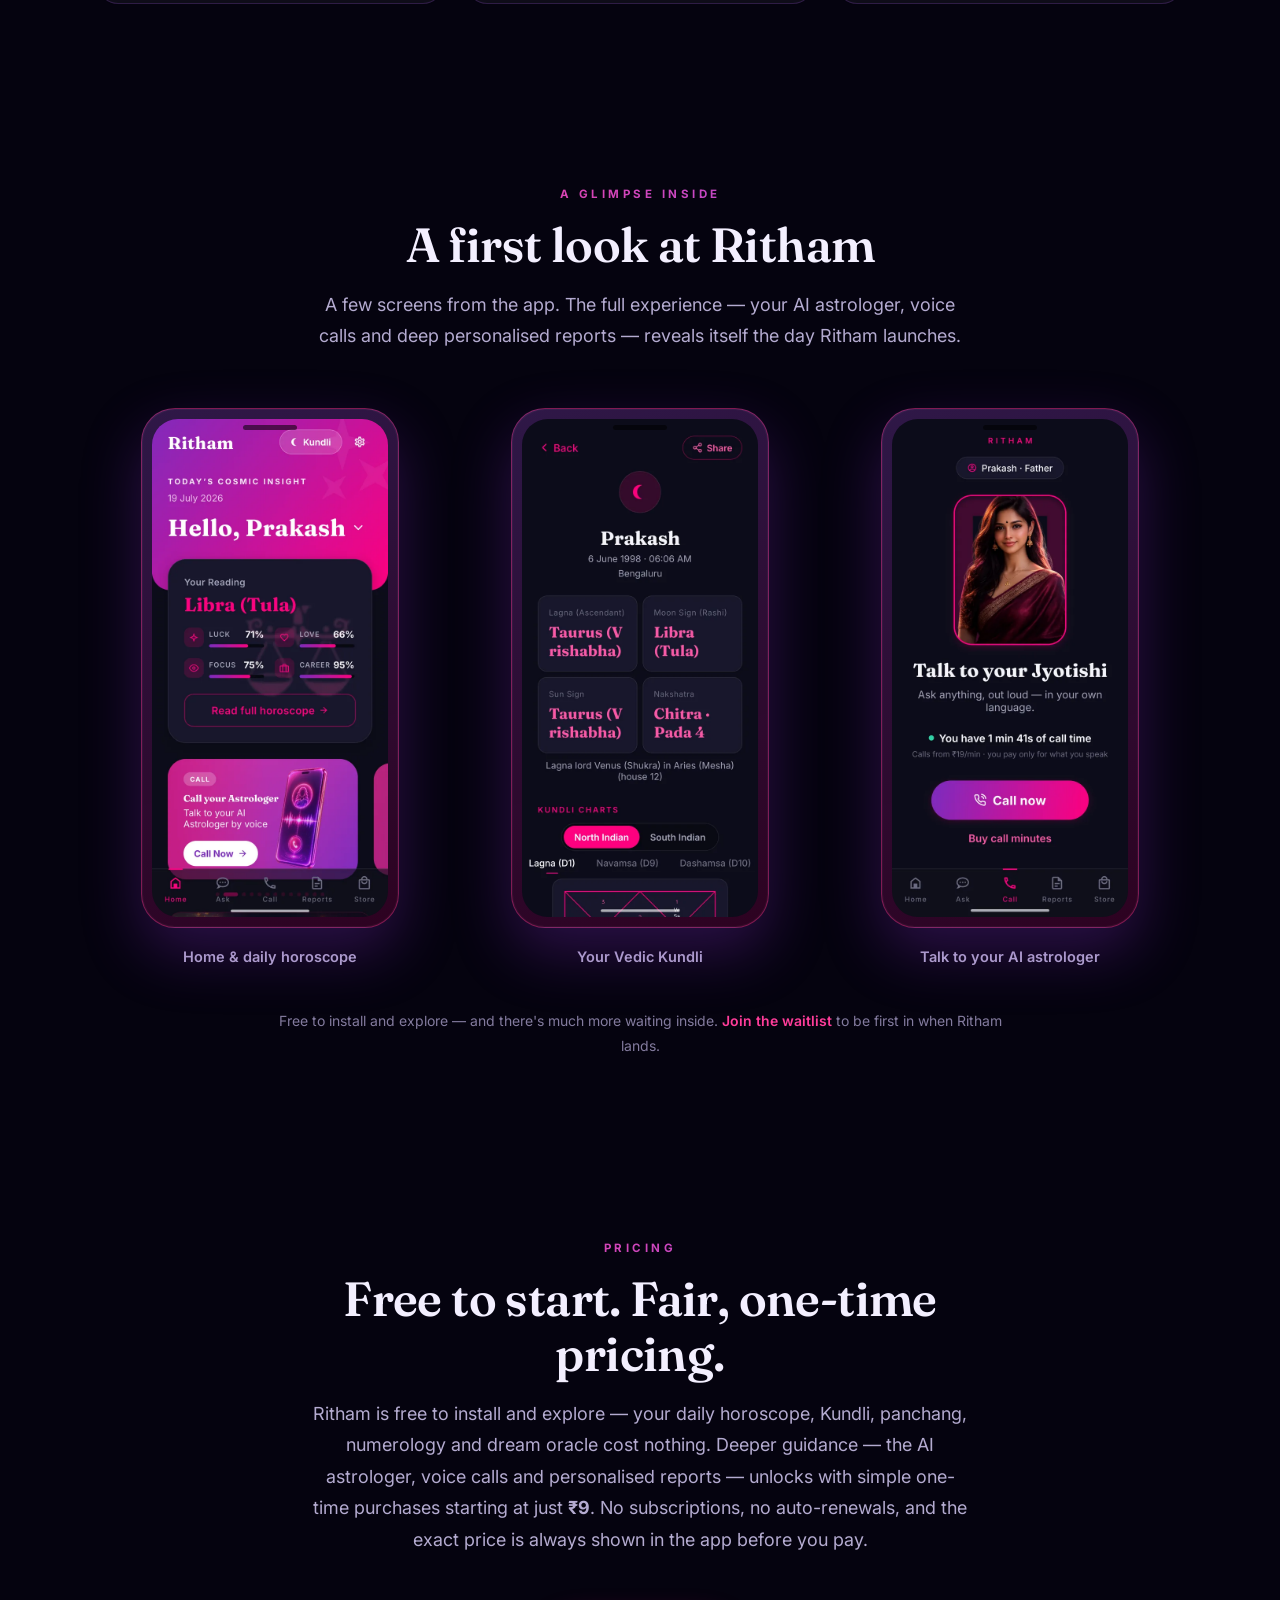
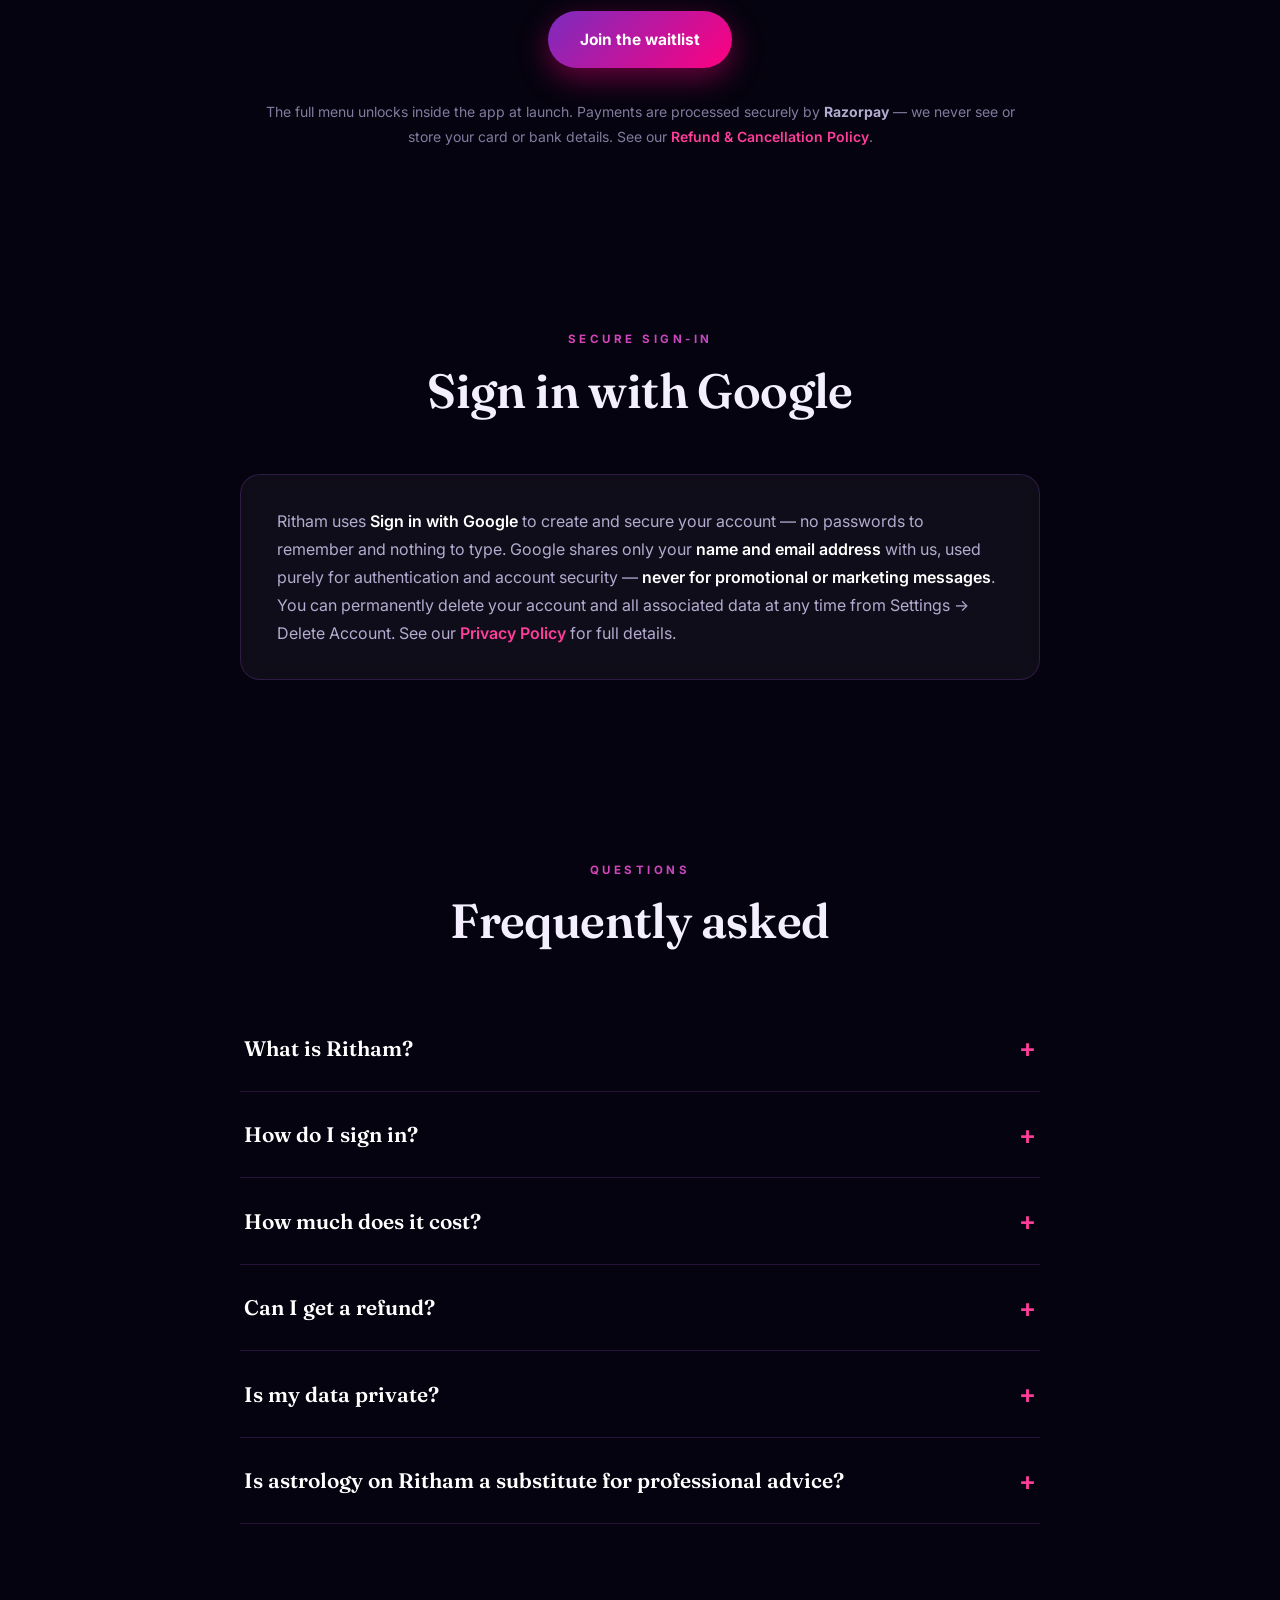
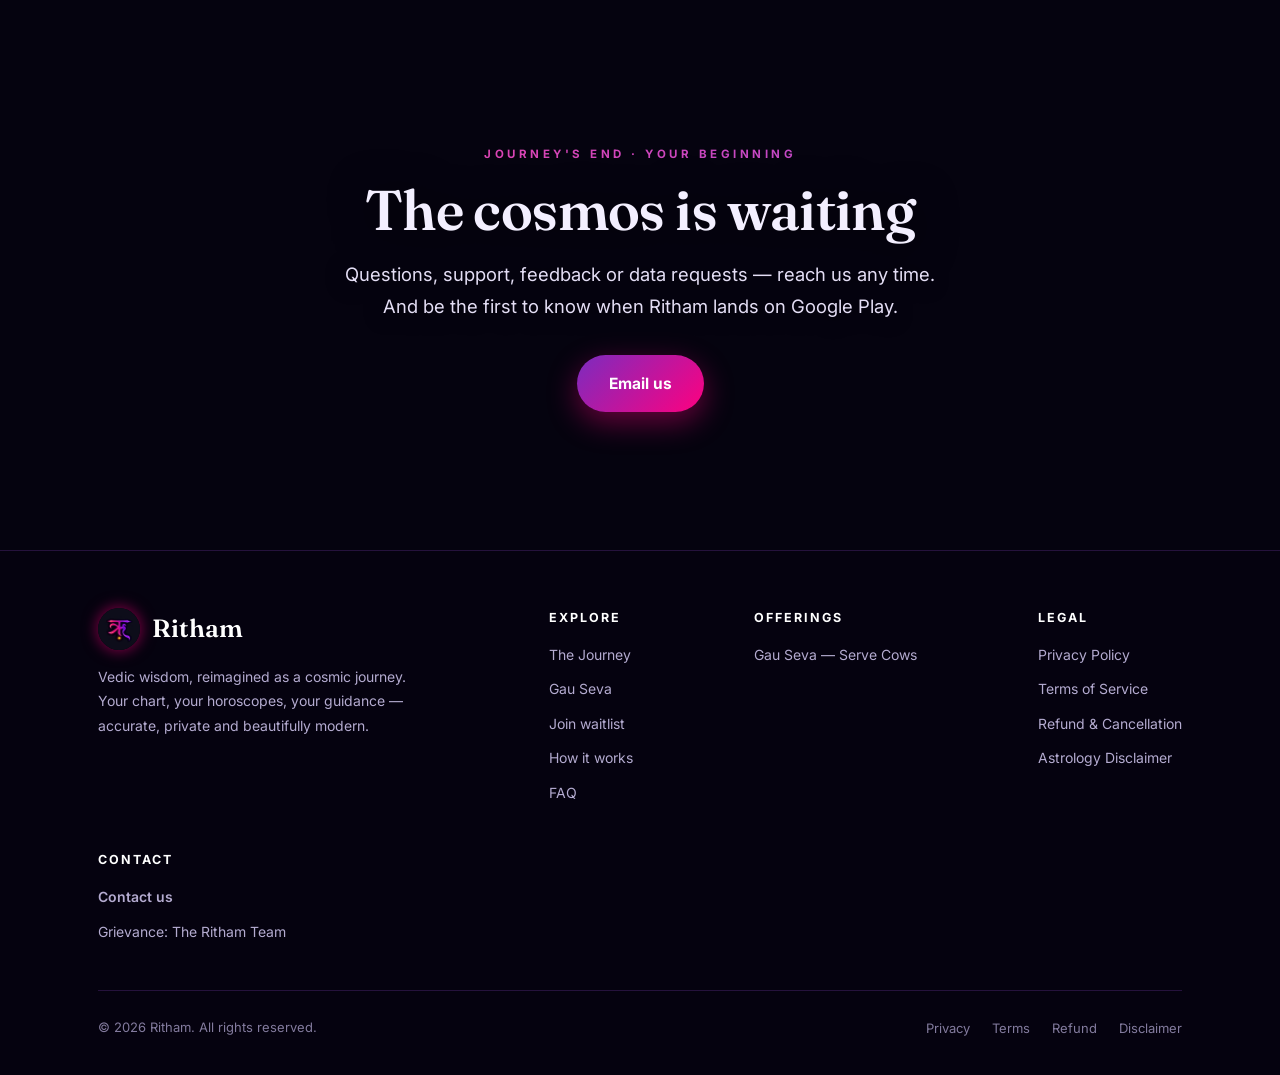
==== commit 972381e8: "Gau Seva: publish /gauseva landing + admin; remove /puja + /chadhava Sawan puja/chadhava campaign co" ====
--- a/website/index.html
+++ b/website/index.html
@@ -41,7 +41,7 @@
       </a>
       <div class="nav-links">
         <a href="#journey">The Journey</a>
-        <a href="#offerings">Puja &amp; Chadhava</a>
+        <a href="#offerings">Gau Seva</a>
         <a href="#faq">FAQ</a>
         <a href="#coming-soon" class="nav-cta">Join waitlist</a>
       </div>
@@ -261,31 +261,23 @@
       </div>
     </section>
 
-    <!-- ── Sacred Offerings (bookable now) ──────────────── -->
+    <!-- ── Sacred Offering: Gau Seva (bookable now) ──────── -->
     <section id="offerings">
       <div class="wrap">
         <div class="section-head reveal">
-          <div class="eyebrow grad-text">Available now · Sawan 2026</div>
-          <h2>Sacred pujas &amp; offerings, in your name</h2>
-          <p>While the app makes its final descent, you can already take part in a real temple seva. Ritham arranges your Sankalp at Kotilingeshwara Temple, Kolar — performed by temple priests on Sawan Somvar, with a video of your offering sent to you.</p>
+          <div class="eyebrow grad-text">Available now · Seva bookings close 31 Oct 2026</div>
+          <h2>Serve Gau Mata, in your name</h2>
+          <p>While the app makes its final descent, you can already take part in a real, heartfelt seva. Your contribution feeds and cares for cows (gau mata) — a timeless punya act — and you receive a real proof video of the seva, delivered within 7 days.</p>
         </div>
         <div class="offer-grid">
-          <a class="offer-card glass reveal" href="puja/index.html">
-            <div class="offer-media"><img src="img/puja-hero-1.webp" alt="Maha Rudrabhishekam at Kotilingeshwara Temple" loading="lazy" /></div>
+          <a class="offer-card glass reveal" href="gauseva/index.html">
+            <!-- REPLACE img/gau-hero.jpg (shared with gauseva/img) — a warm gau-seva photo -->
+            <div class="offer-media"><img src="gauseva/img/gau-hero.jpg" alt="Devotee feeding cows — Gau Seva" loading="lazy" /></div>
             <div class="offer-body">
-              <div class="offer-eyebrow grad-text">Full Sankalp · 17 Aug 2026</div>
-              <h3>Maha Rudrabhishekam &amp; Bilva Arpan</h3>
-              <p>Join the complete Kotilingeshwara Sankalp — Rudrabhishekam, 108 Bilva offering and Kaal Sarp Shanti — performed in your name for health, prosperity and protection.</p>
-              <span class="offer-link">Book your Sankalp →</span>
-            </div>
-          </a>
-          <a class="offer-card glass reveal" href="chadhava/index.html">
-            <div class="offer-media"><img src="img/puja-hero-2.webp" alt="108 Bilva leaves offered to a Shiva Lingam" loading="lazy" /></div>
-            <div class="offer-body">
-              <div class="offer-eyebrow grad-text">Single seva · Kotilingeshwara</div>
-              <h3>Offer a Chadhava to Lord Shiva</h3>
-              <p>Choose a single sacred offering, made in your name during the Maha Rudrabhishekam — and receive a video of your Chadhava, with puja highlights, on WhatsApp.</p>
-              <span class="offer-link">Offer a Chadhava →</span>
+              <div class="offer-eyebrow grad-text">From ₹11 · Real proof video in 7 days</div>
+              <h3>Gau Seva — Feed &amp; Serve Cows</h3>
+              <p>Choose your seva — the more you give, the more cows your contribution serves. Every contributor receives a genuine video of the seva performed in their name, on WhatsApp.</p>
+              <span class="offer-link">Choose your Seva →</span>
             </div>
           </a>
         </div>
@@ -438,15 +430,14 @@
         <div class="footer-col">
           <h4>Explore</h4>
           <a href="#journey">The Journey</a>
-          <a href="#offerings">Puja &amp; Chadhava</a>
+          <a href="#offerings">Gau Seva</a>
           <a href="#coming-soon">Join waitlist</a>
           <a href="#how">How it works</a>
           <a href="#faq">FAQ</a>
         </div>
         <div class="footer-col">
           <h4>Offerings</h4>
-          <a href="puja/index.html">Rudrabhishekam Puja</a>
-          <a href="chadhava/index.html">Offer a Chadhava</a>
+          <a href="gauseva/index.html">Gau Seva — Serve Cows</a>
         </div>
         <div class="footer-col">
           <h4>Legal</h4>
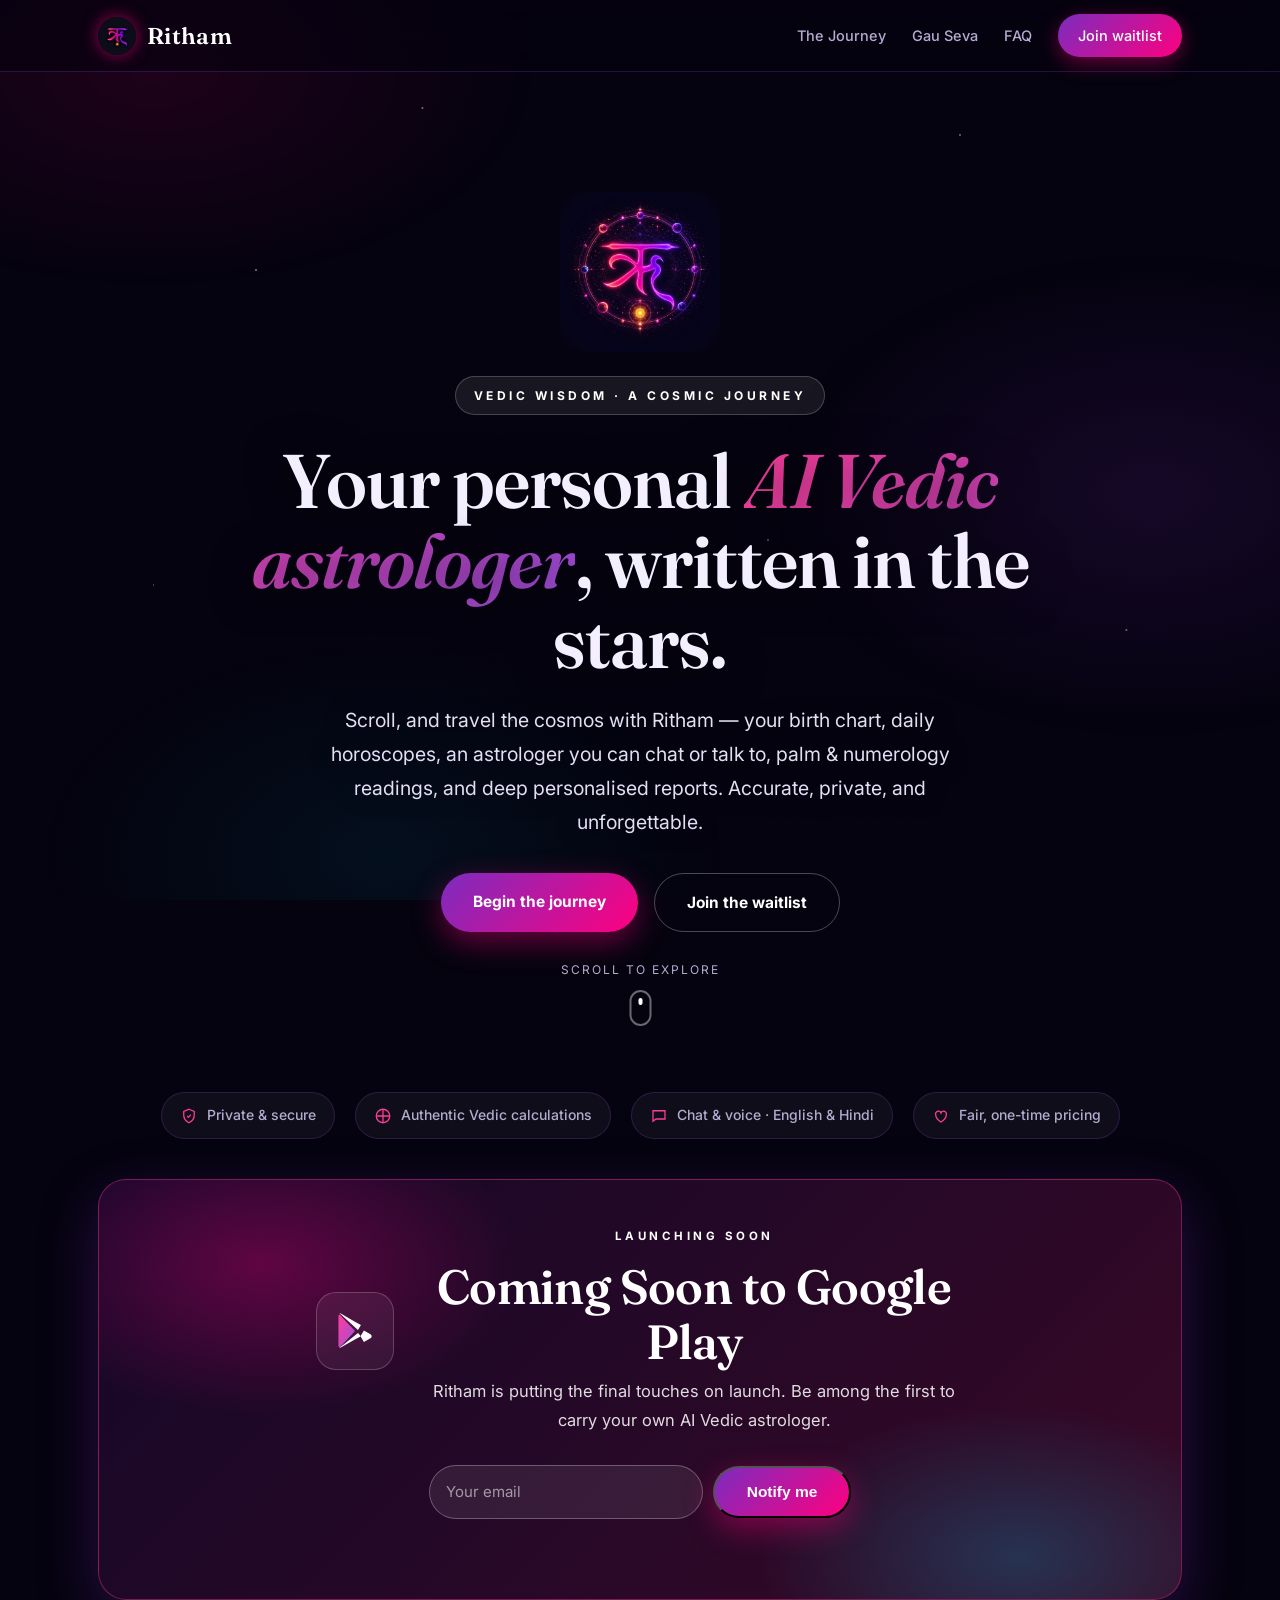
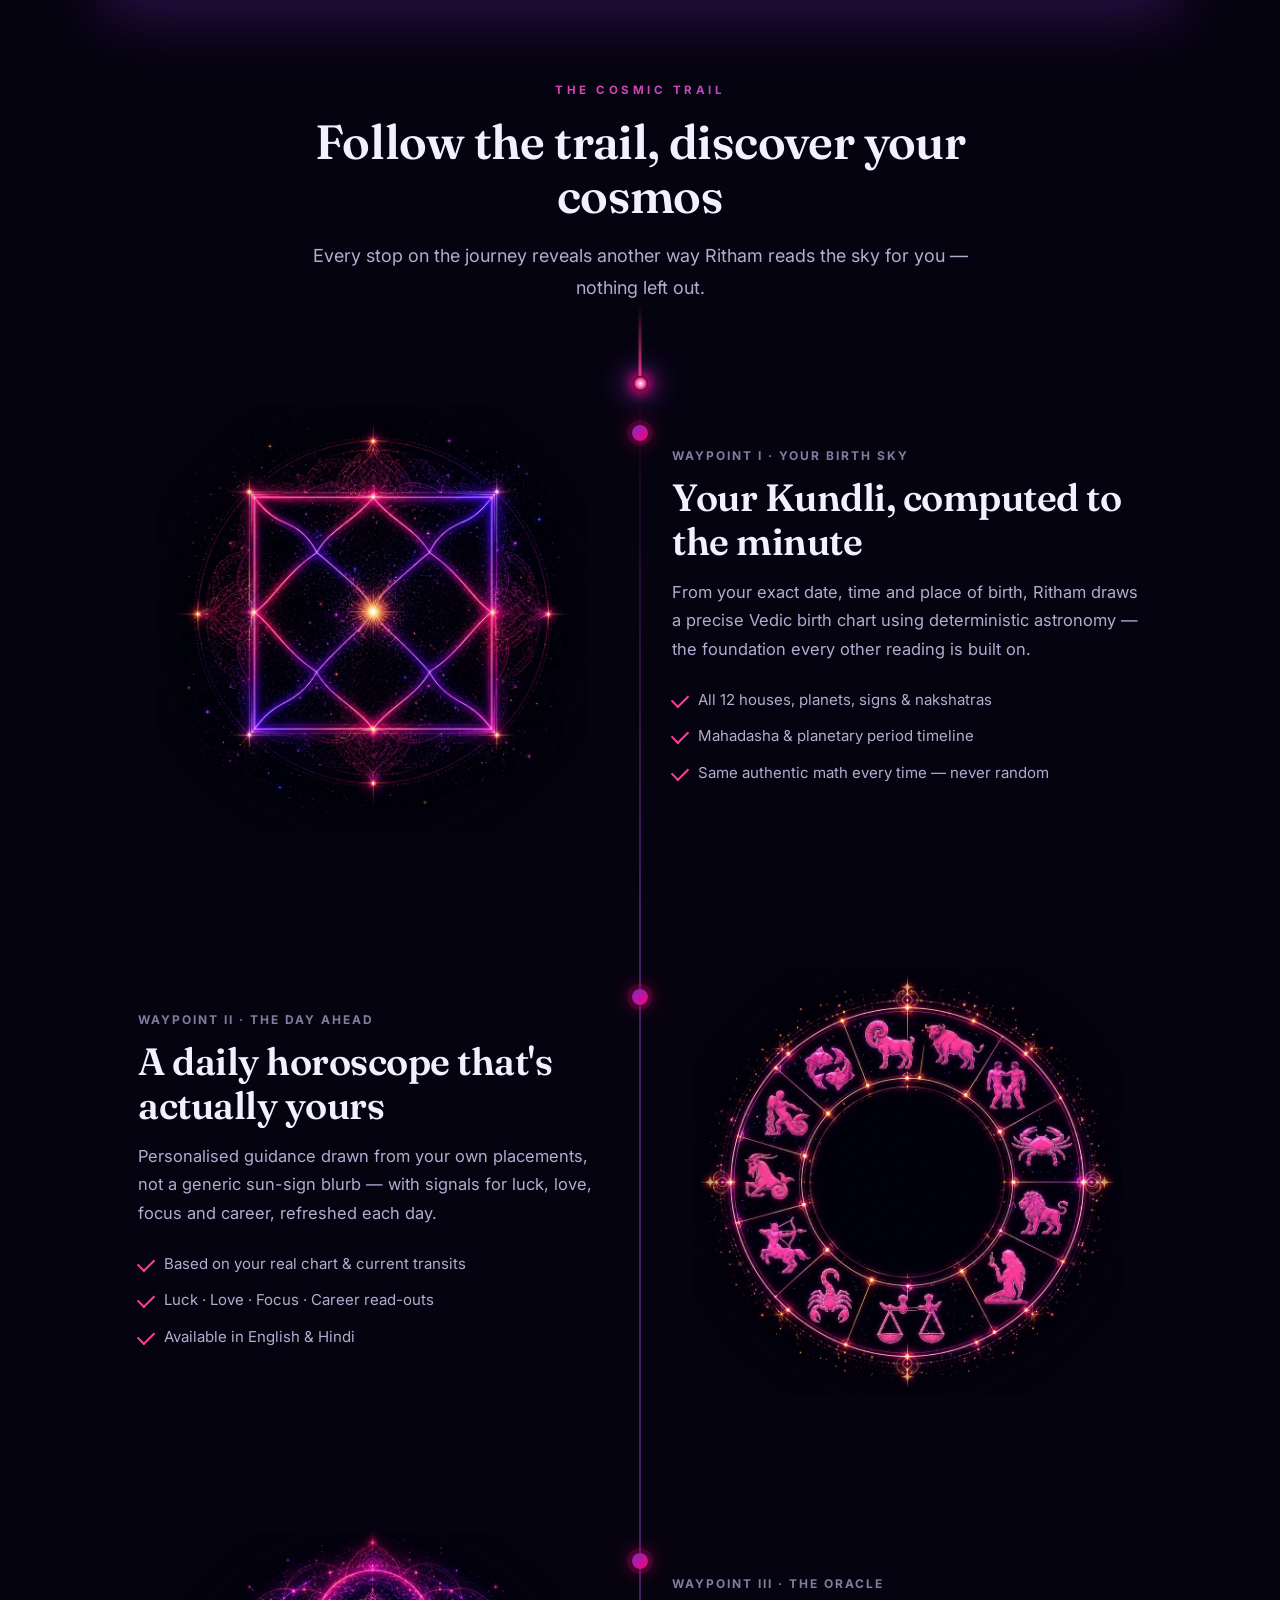
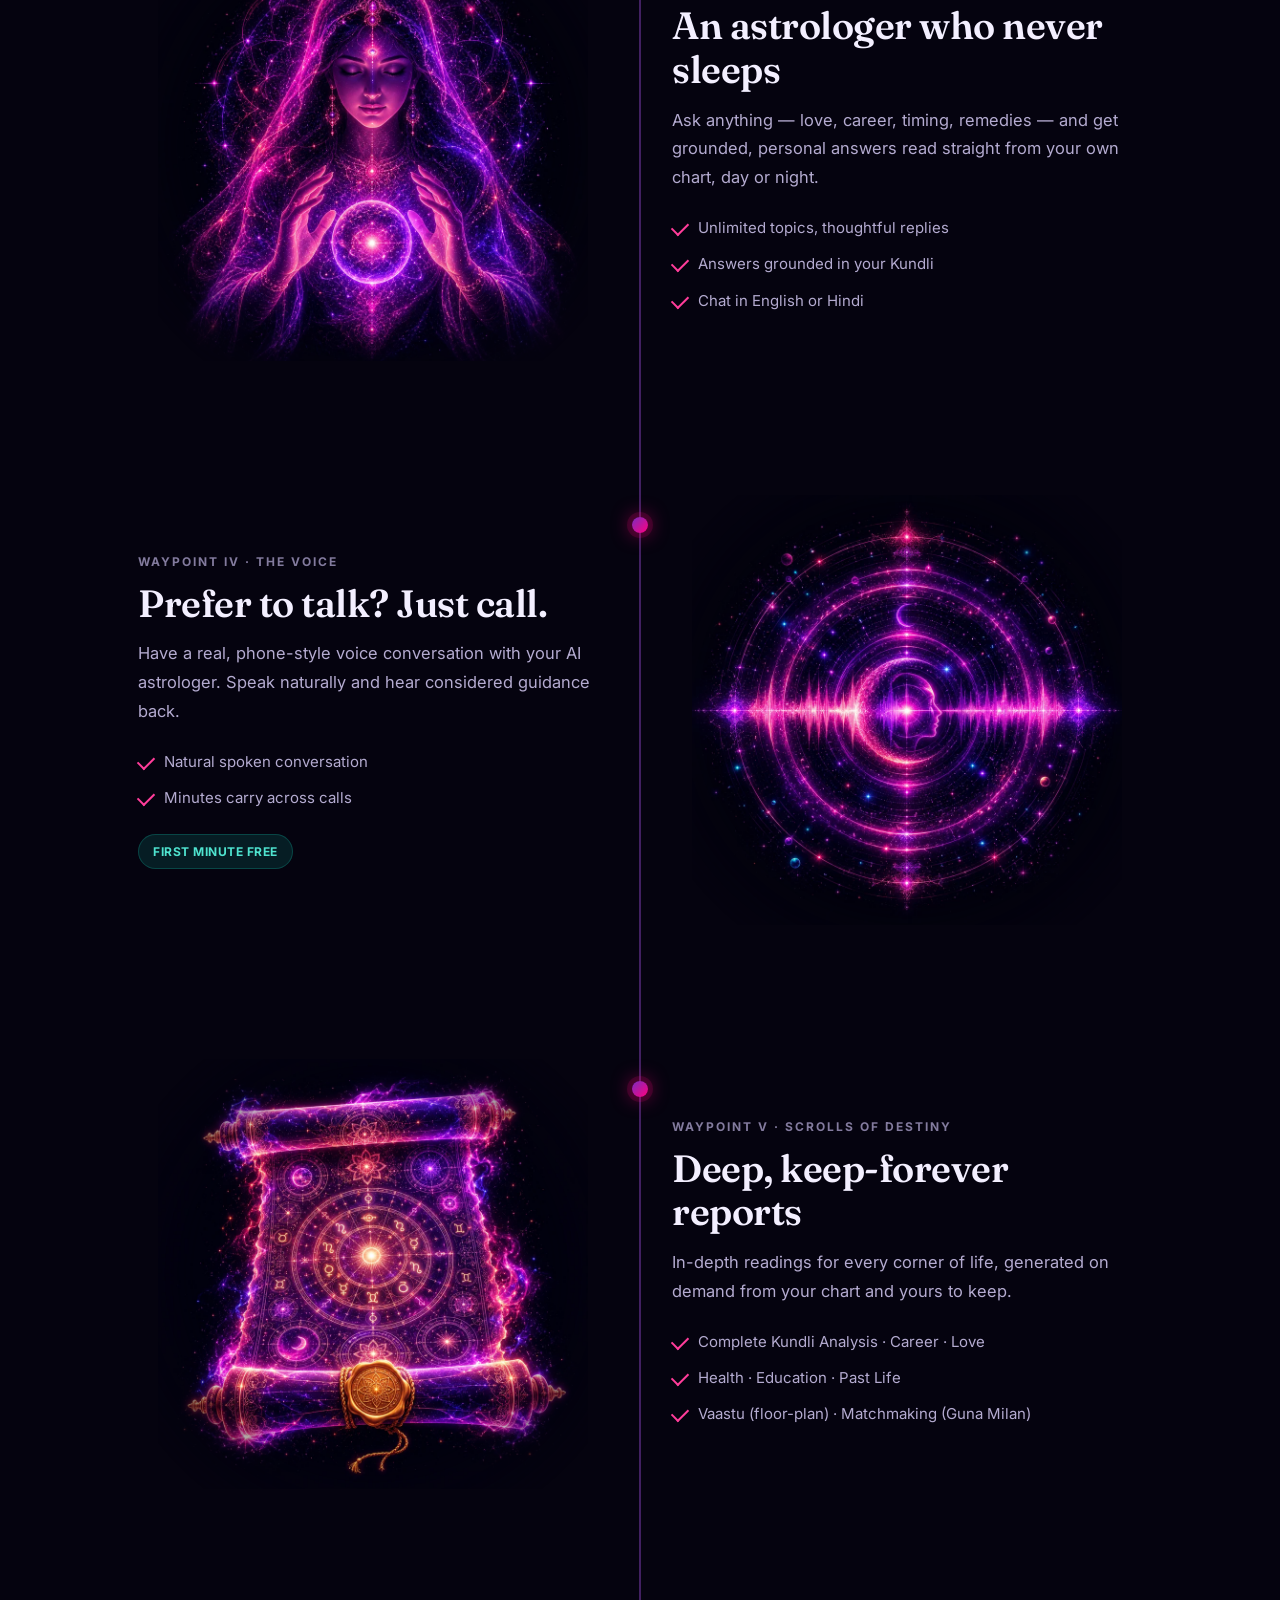
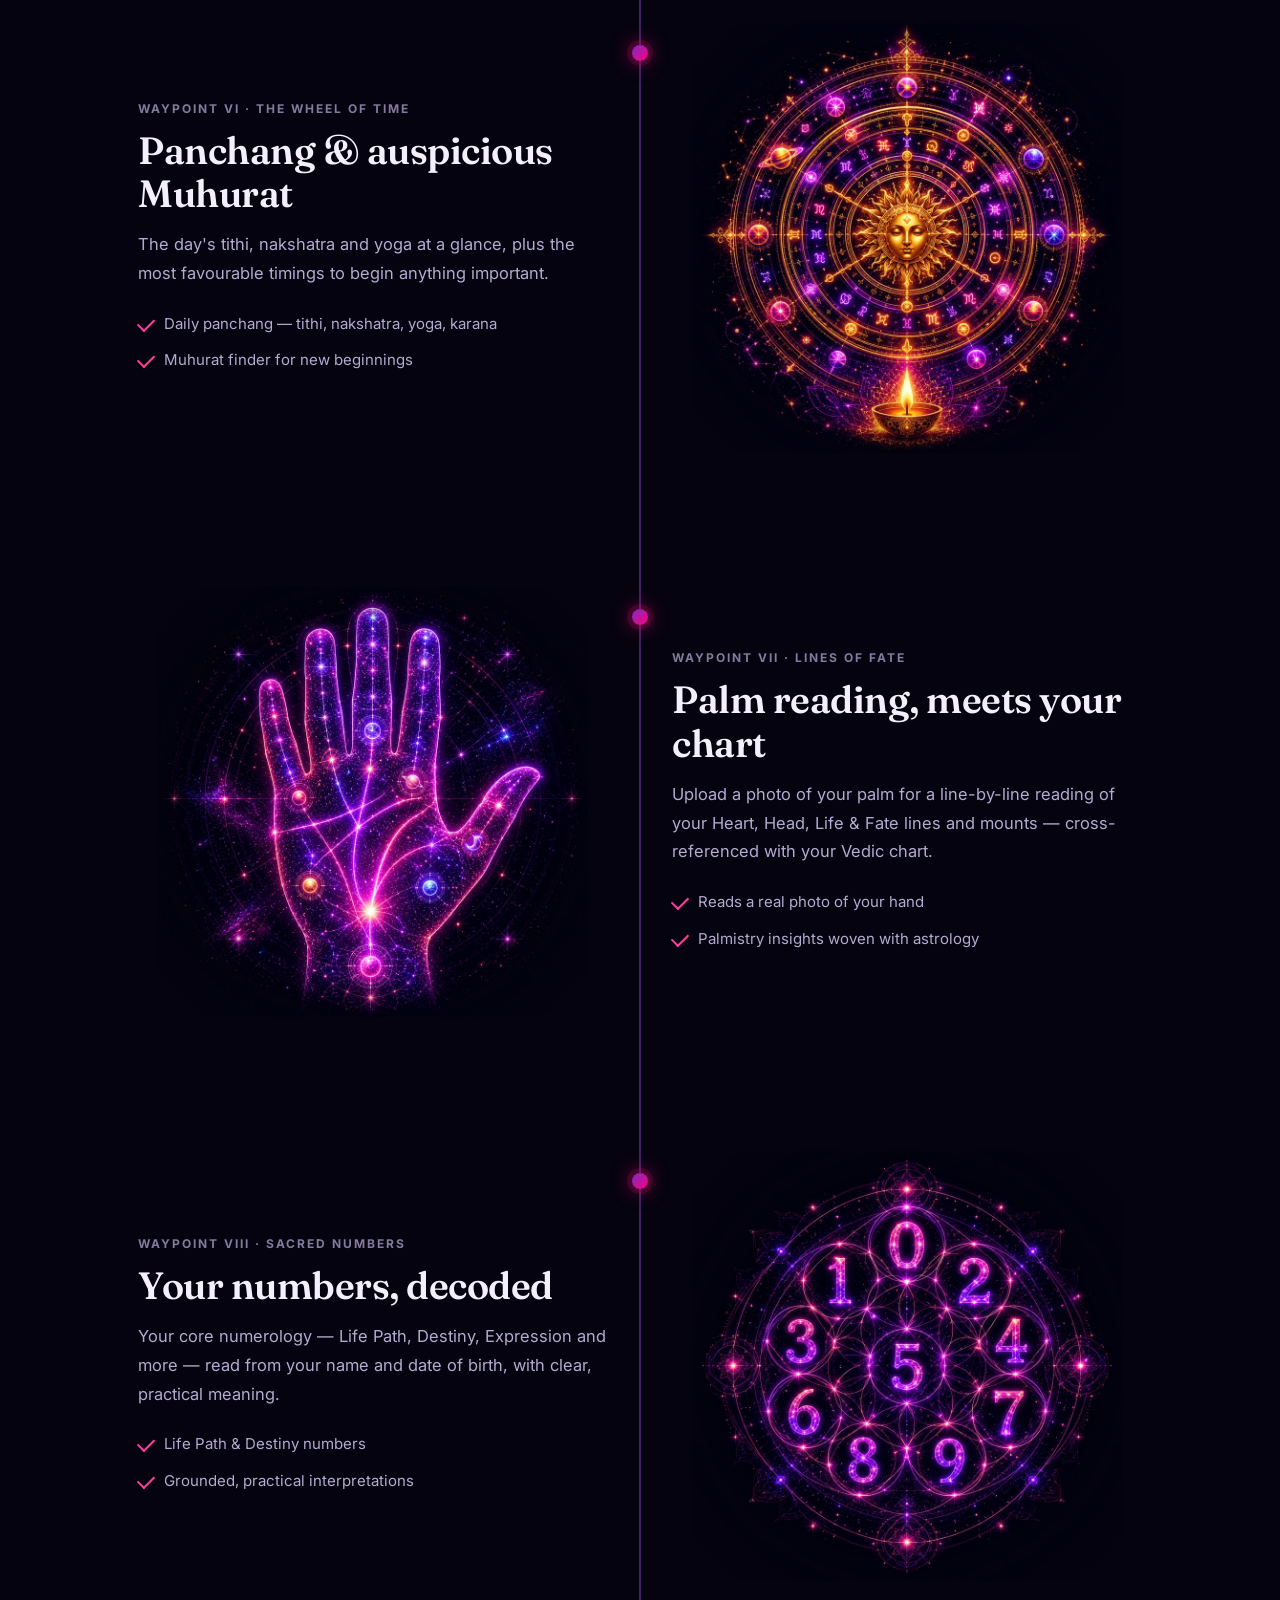
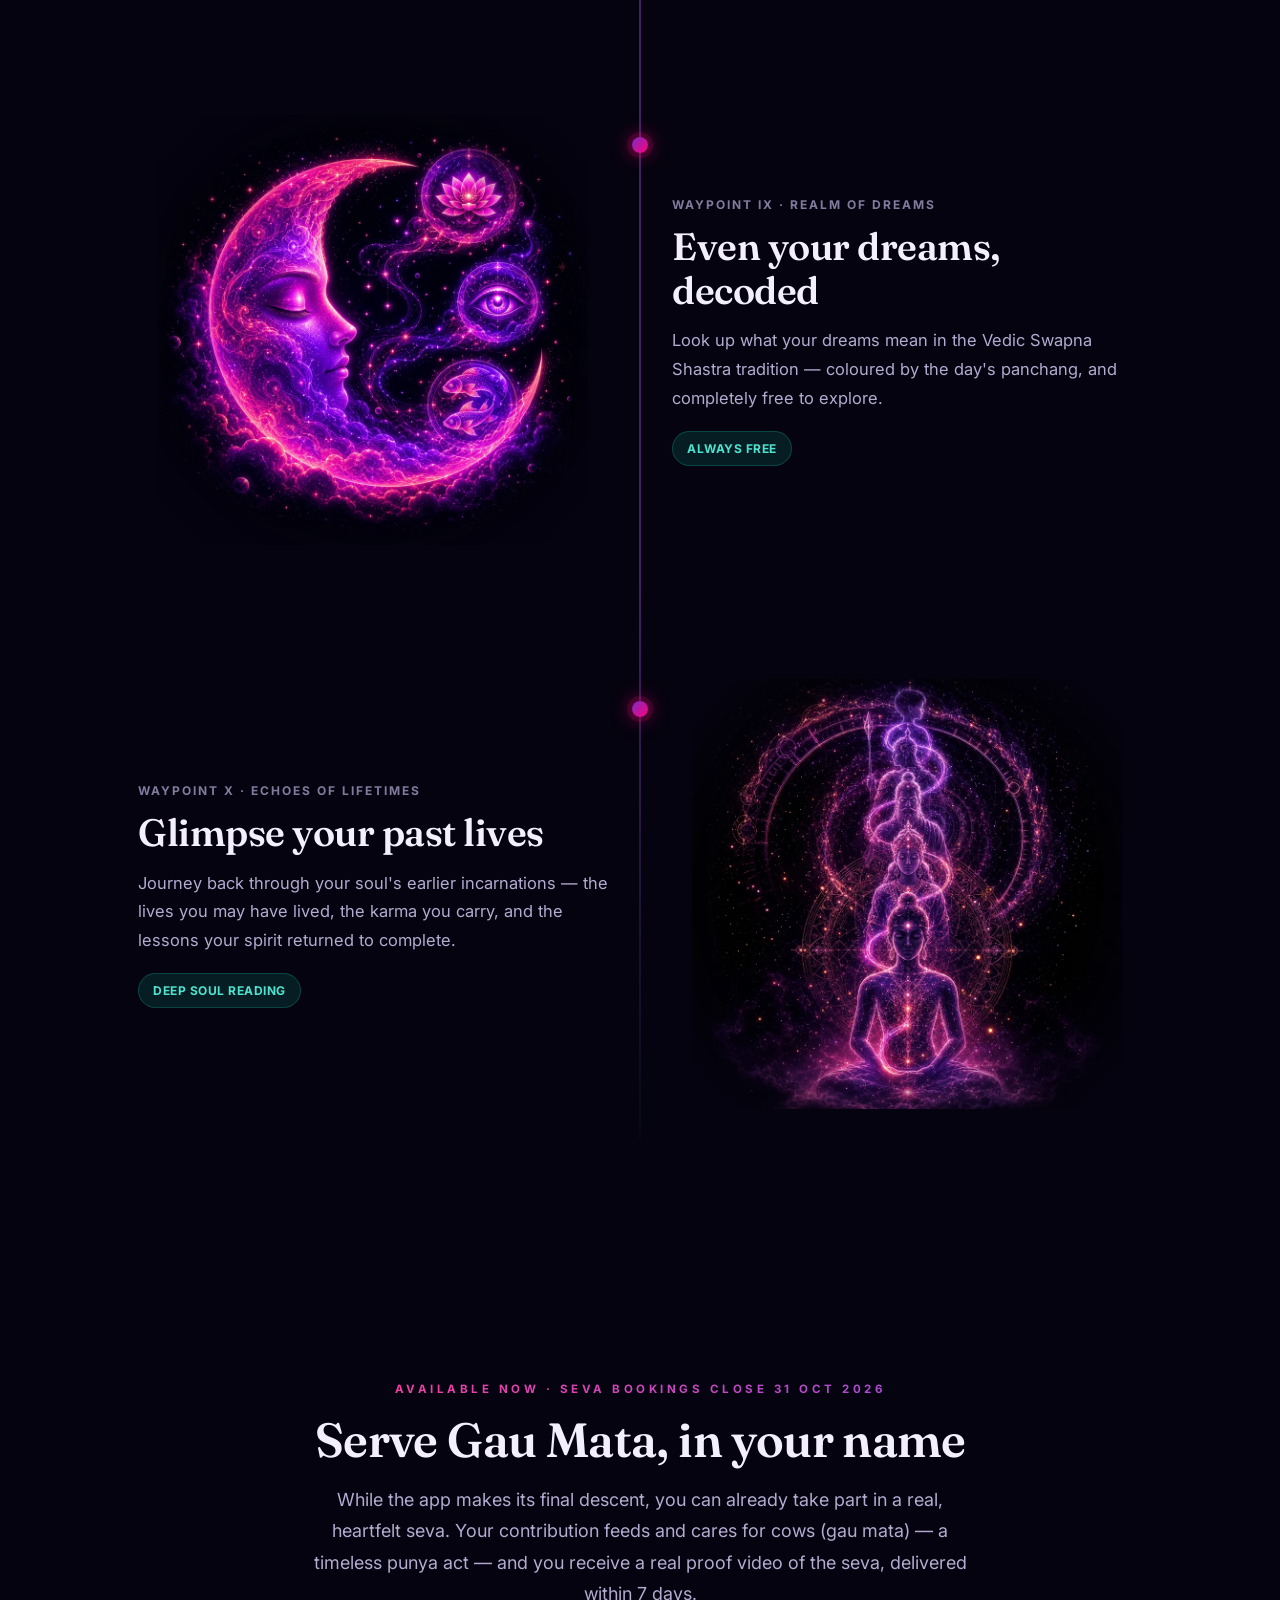
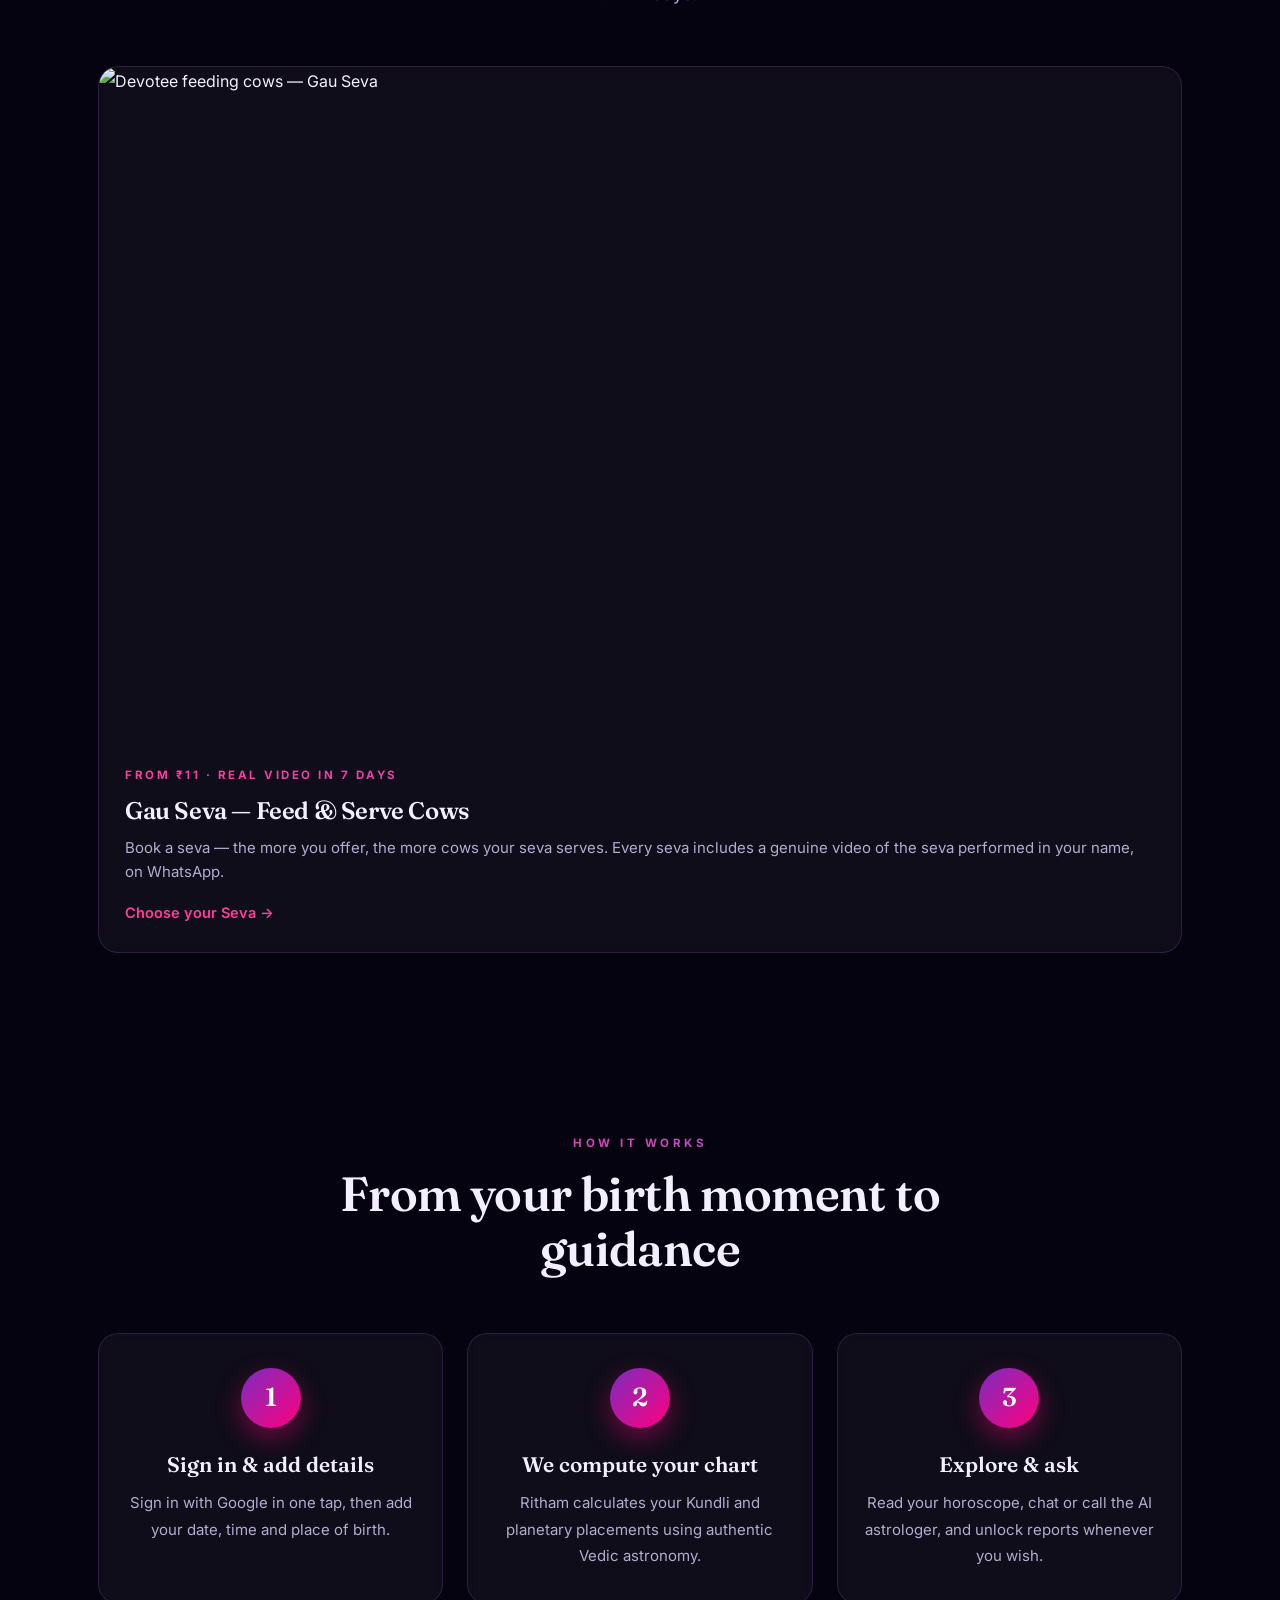
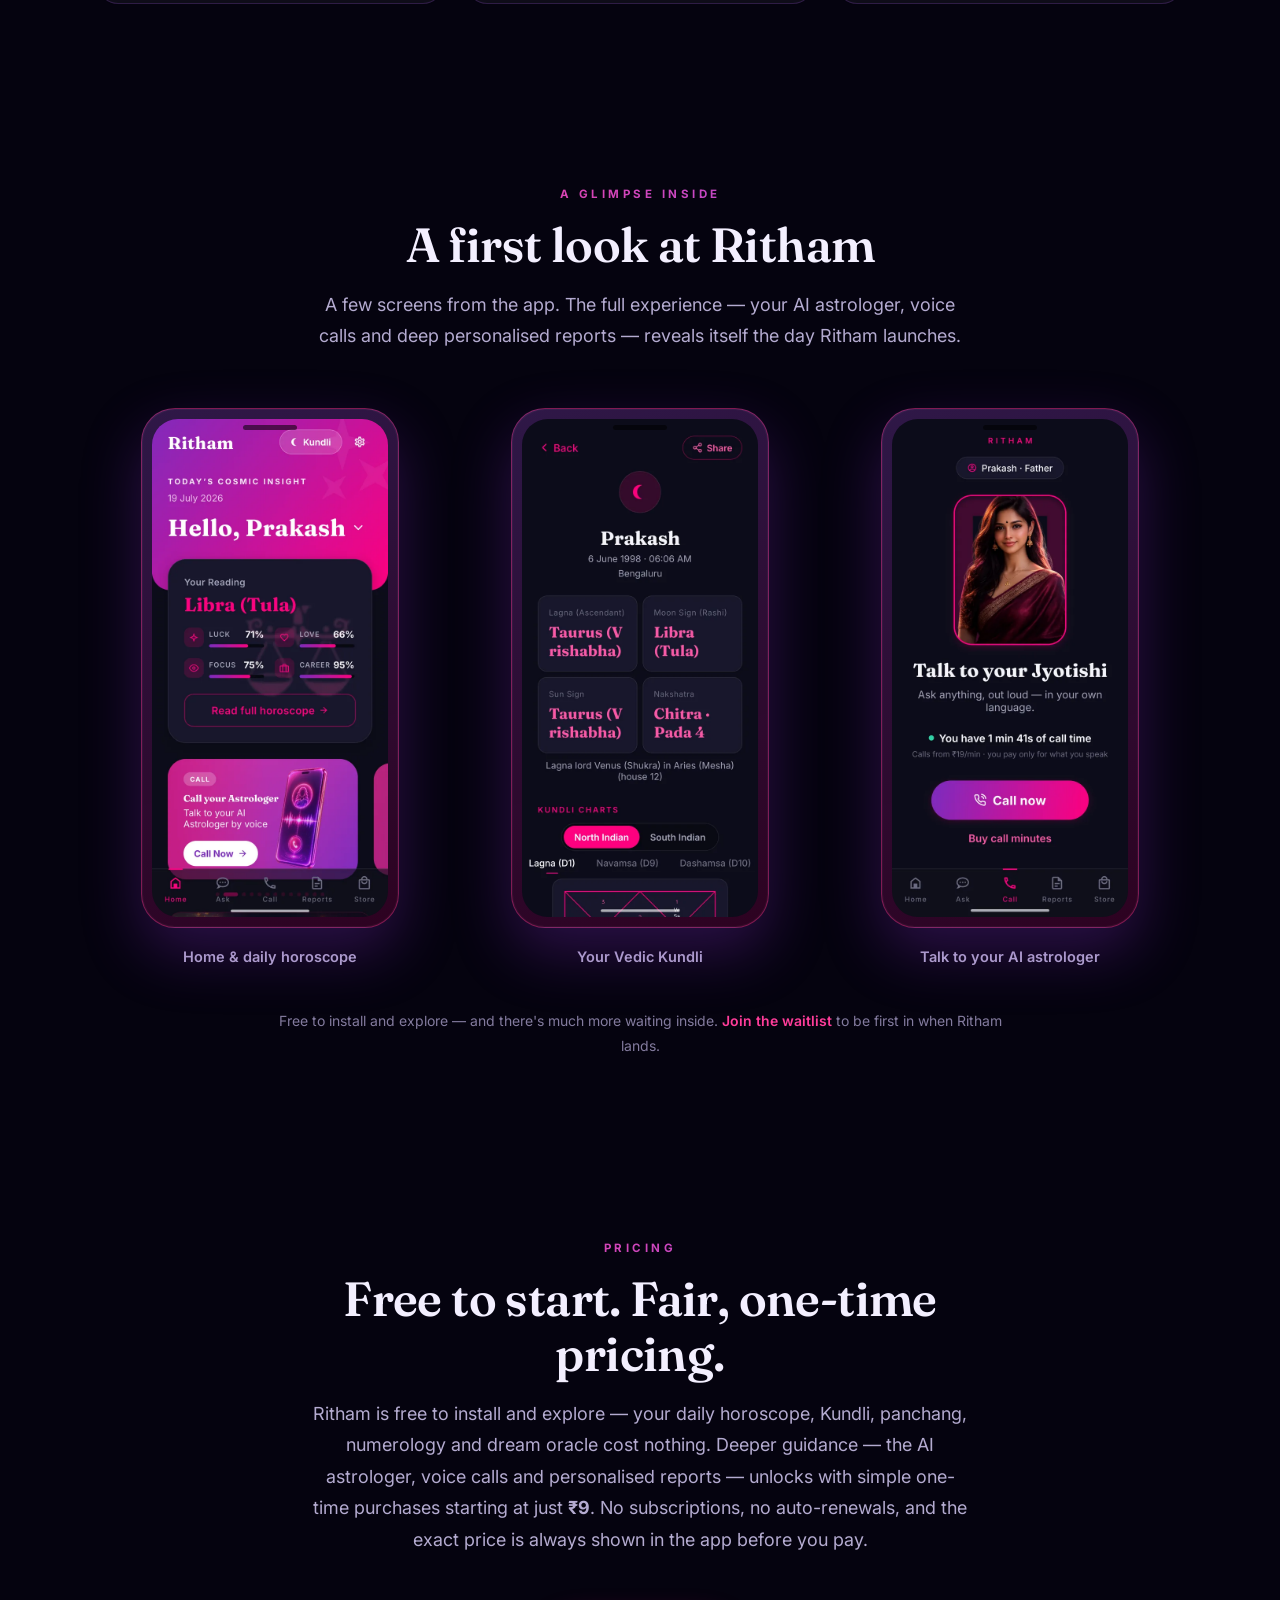
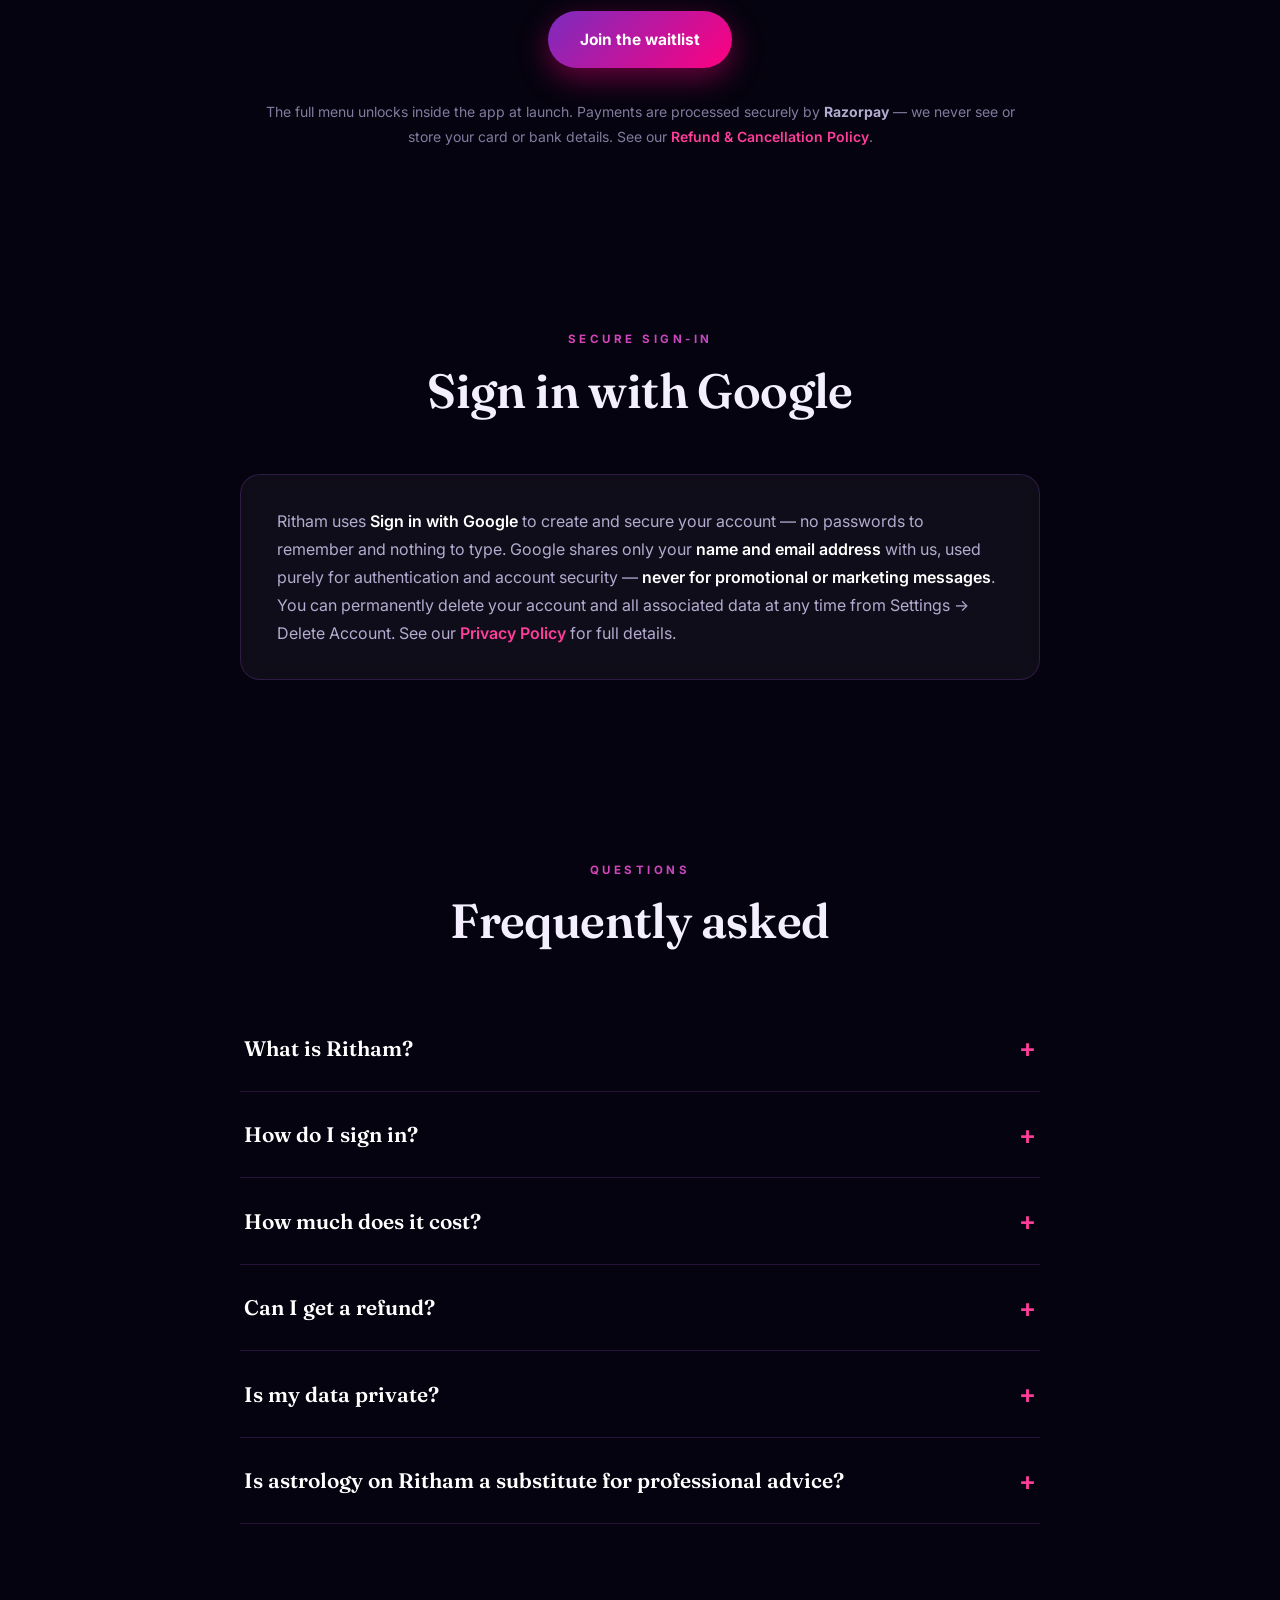
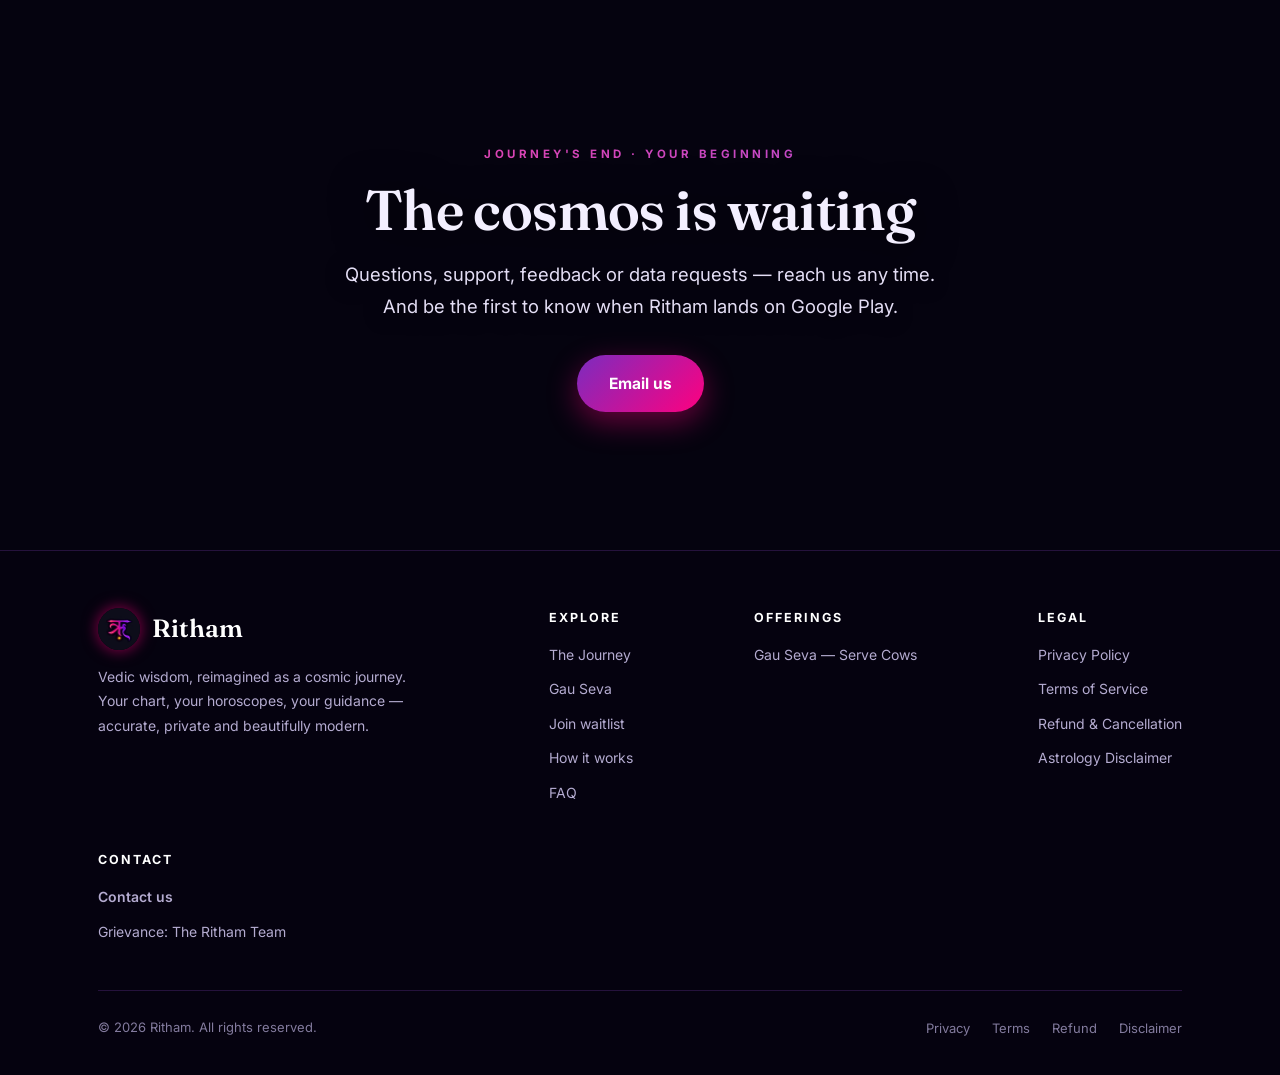
==== commit eeed15b4: "Gau Seva: light brand-theme redesign, no emojis, service framing + Terms Retheme /gauseva to the lig" ====
--- a/website/index.html
+++ b/website/index.html
@@ -274,9 +274,9 @@
             <!-- REPLACE img/gau-hero.jpg (shared with gauseva/img) — a warm gau-seva photo -->
             <div class="offer-media"><img src="gauseva/img/gau-hero.jpg" alt="Devotee feeding cows — Gau Seva" loading="lazy" /></div>
             <div class="offer-body">
-              <div class="offer-eyebrow grad-text">From ₹11 · Real proof video in 7 days</div>
+              <div class="offer-eyebrow grad-text">From ₹11 · Real video in 7 days</div>
               <h3>Gau Seva — Feed &amp; Serve Cows</h3>
-              <p>Choose your seva — the more you give, the more cows your contribution serves. Every contributor receives a genuine video of the seva performed in their name, on WhatsApp.</p>
+              <p>Book a seva — the more you offer, the more cows your seva serves. Every seva includes a genuine video of the seva performed in your name, on WhatsApp.</p>
               <span class="offer-link">Choose your Seva →</span>
             </div>
           </a>
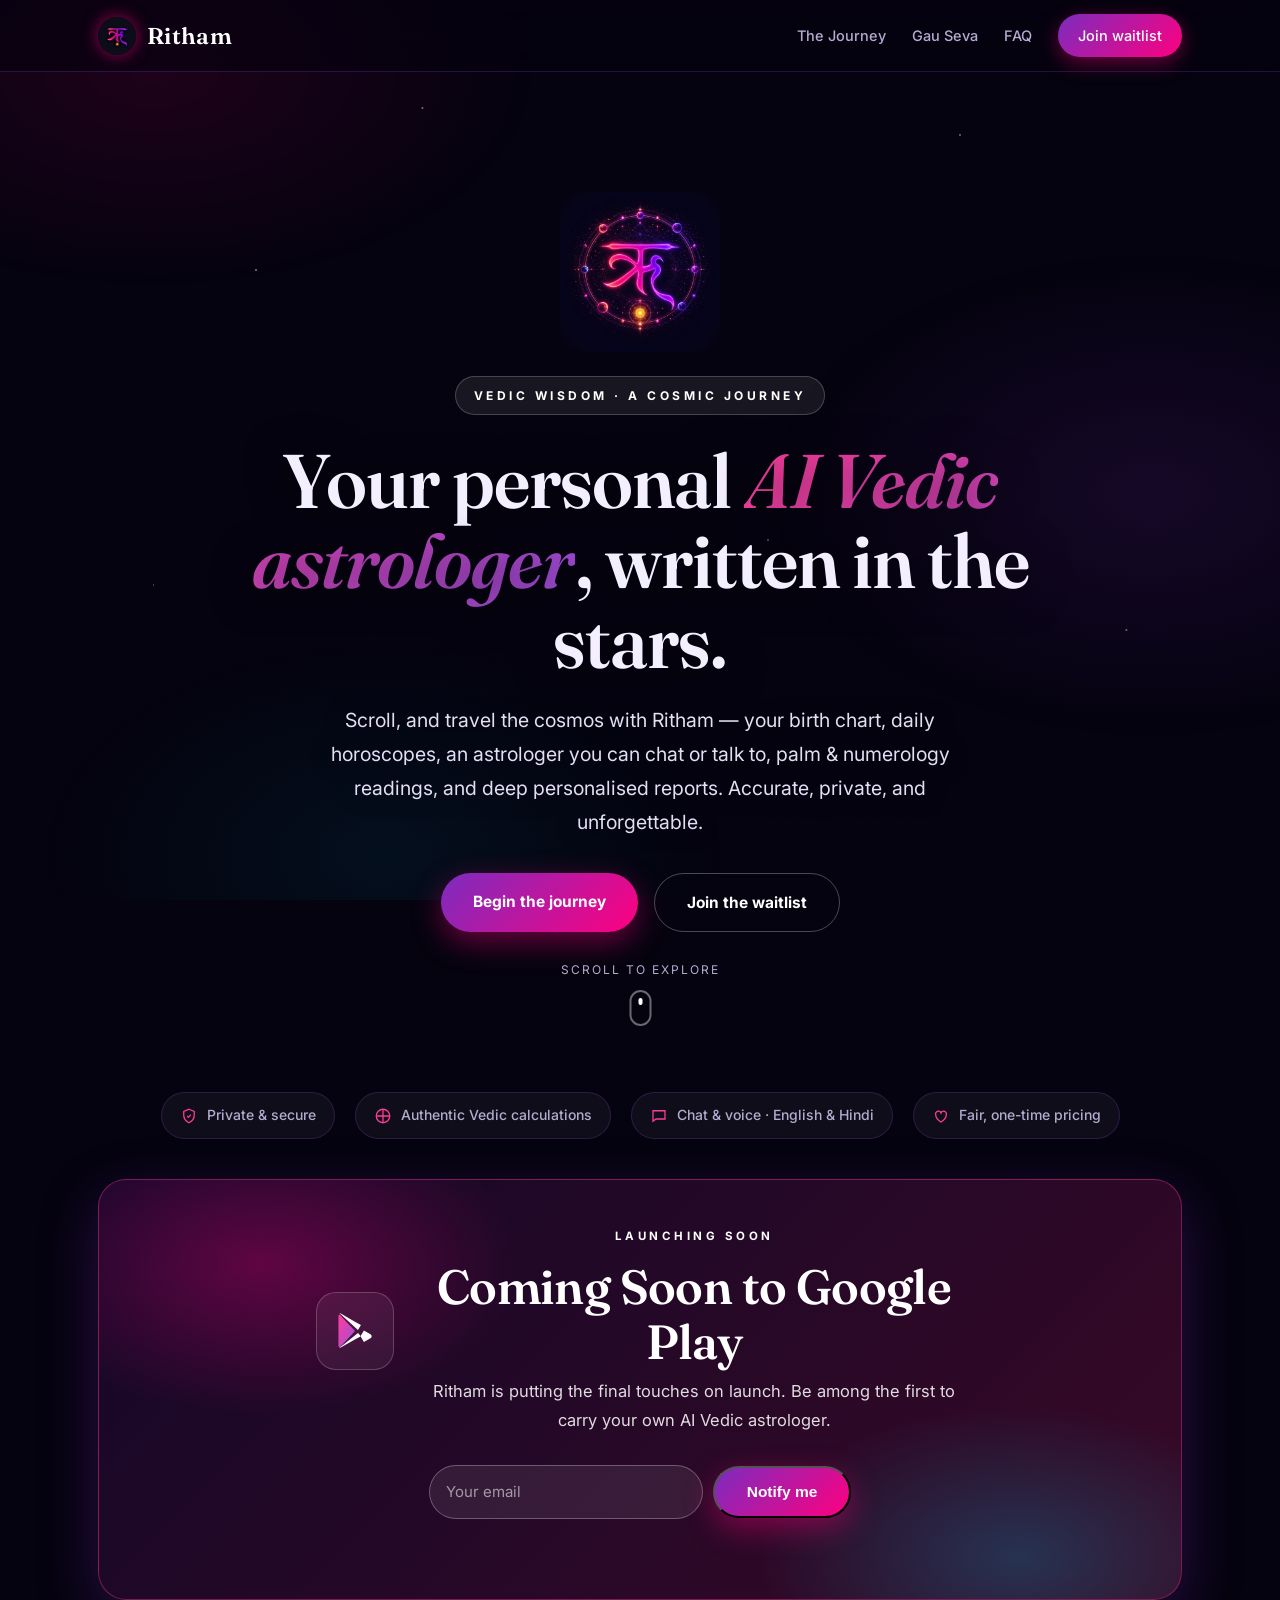
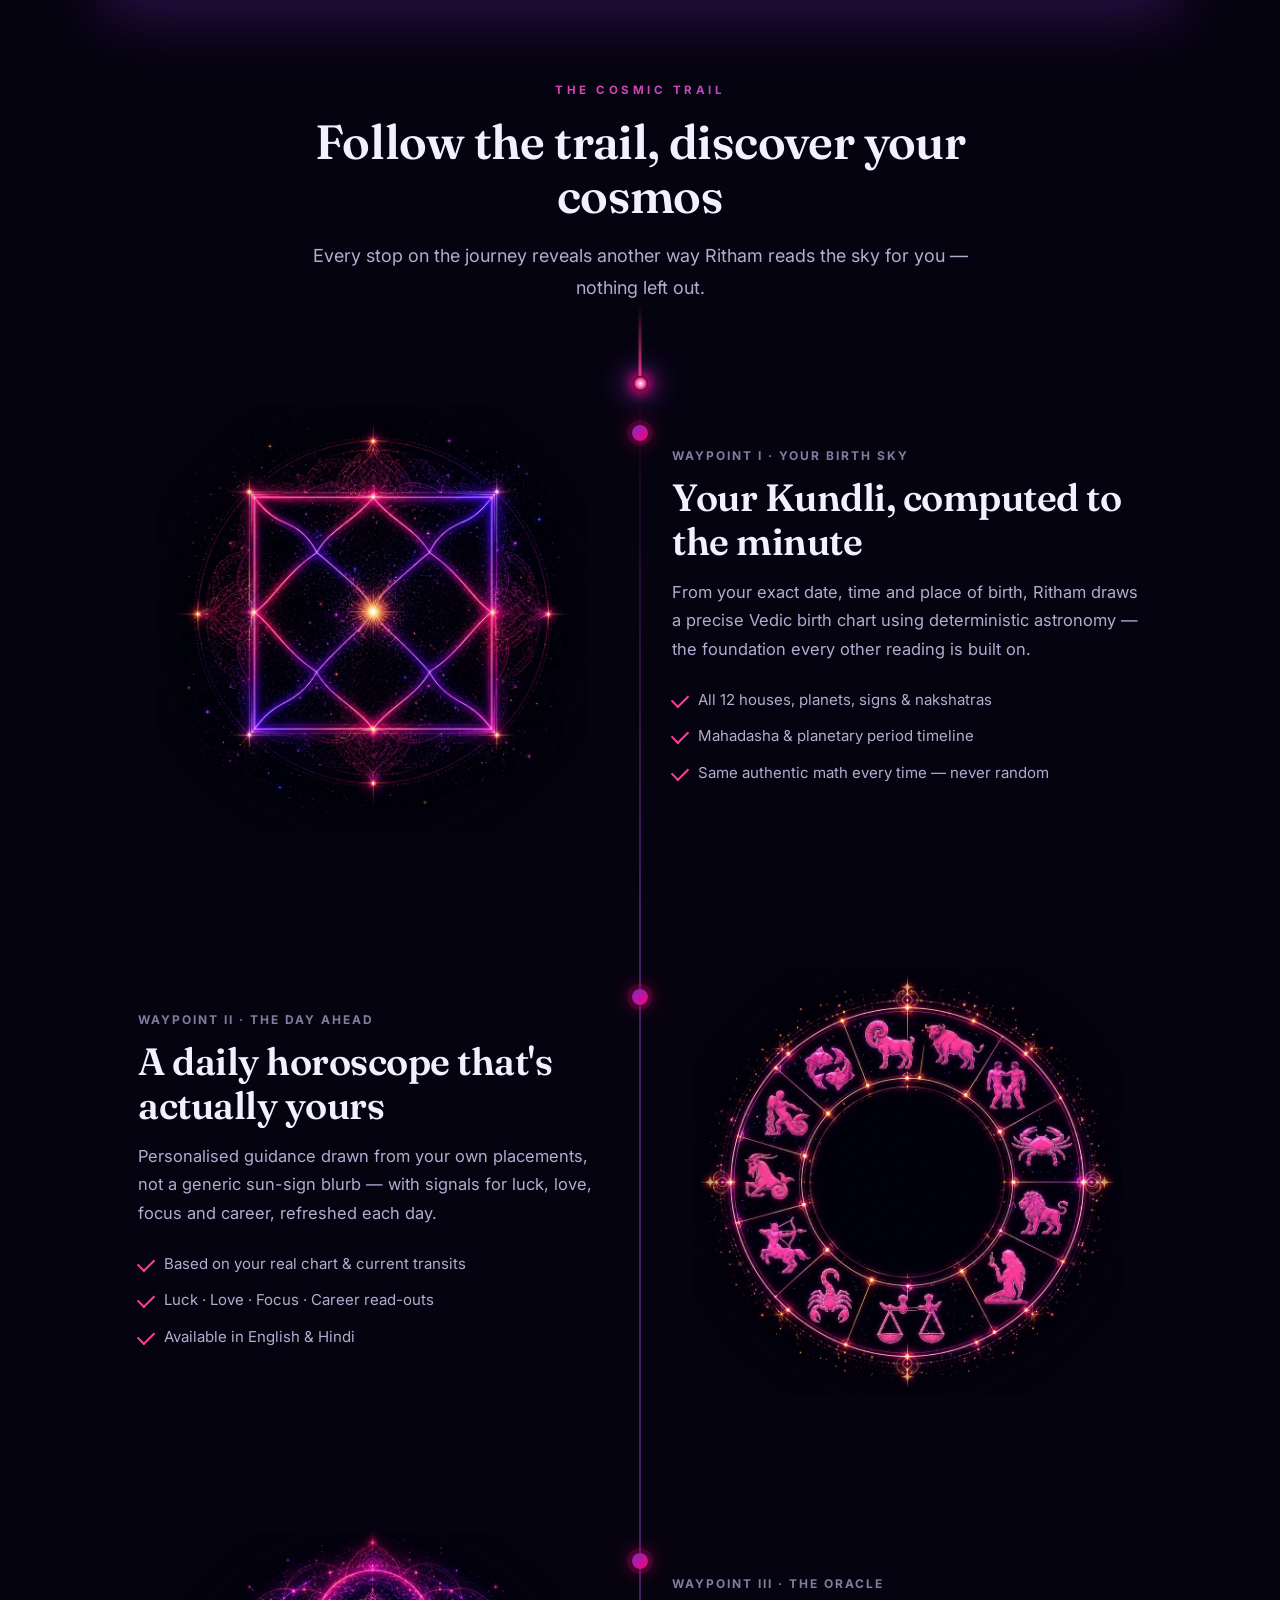
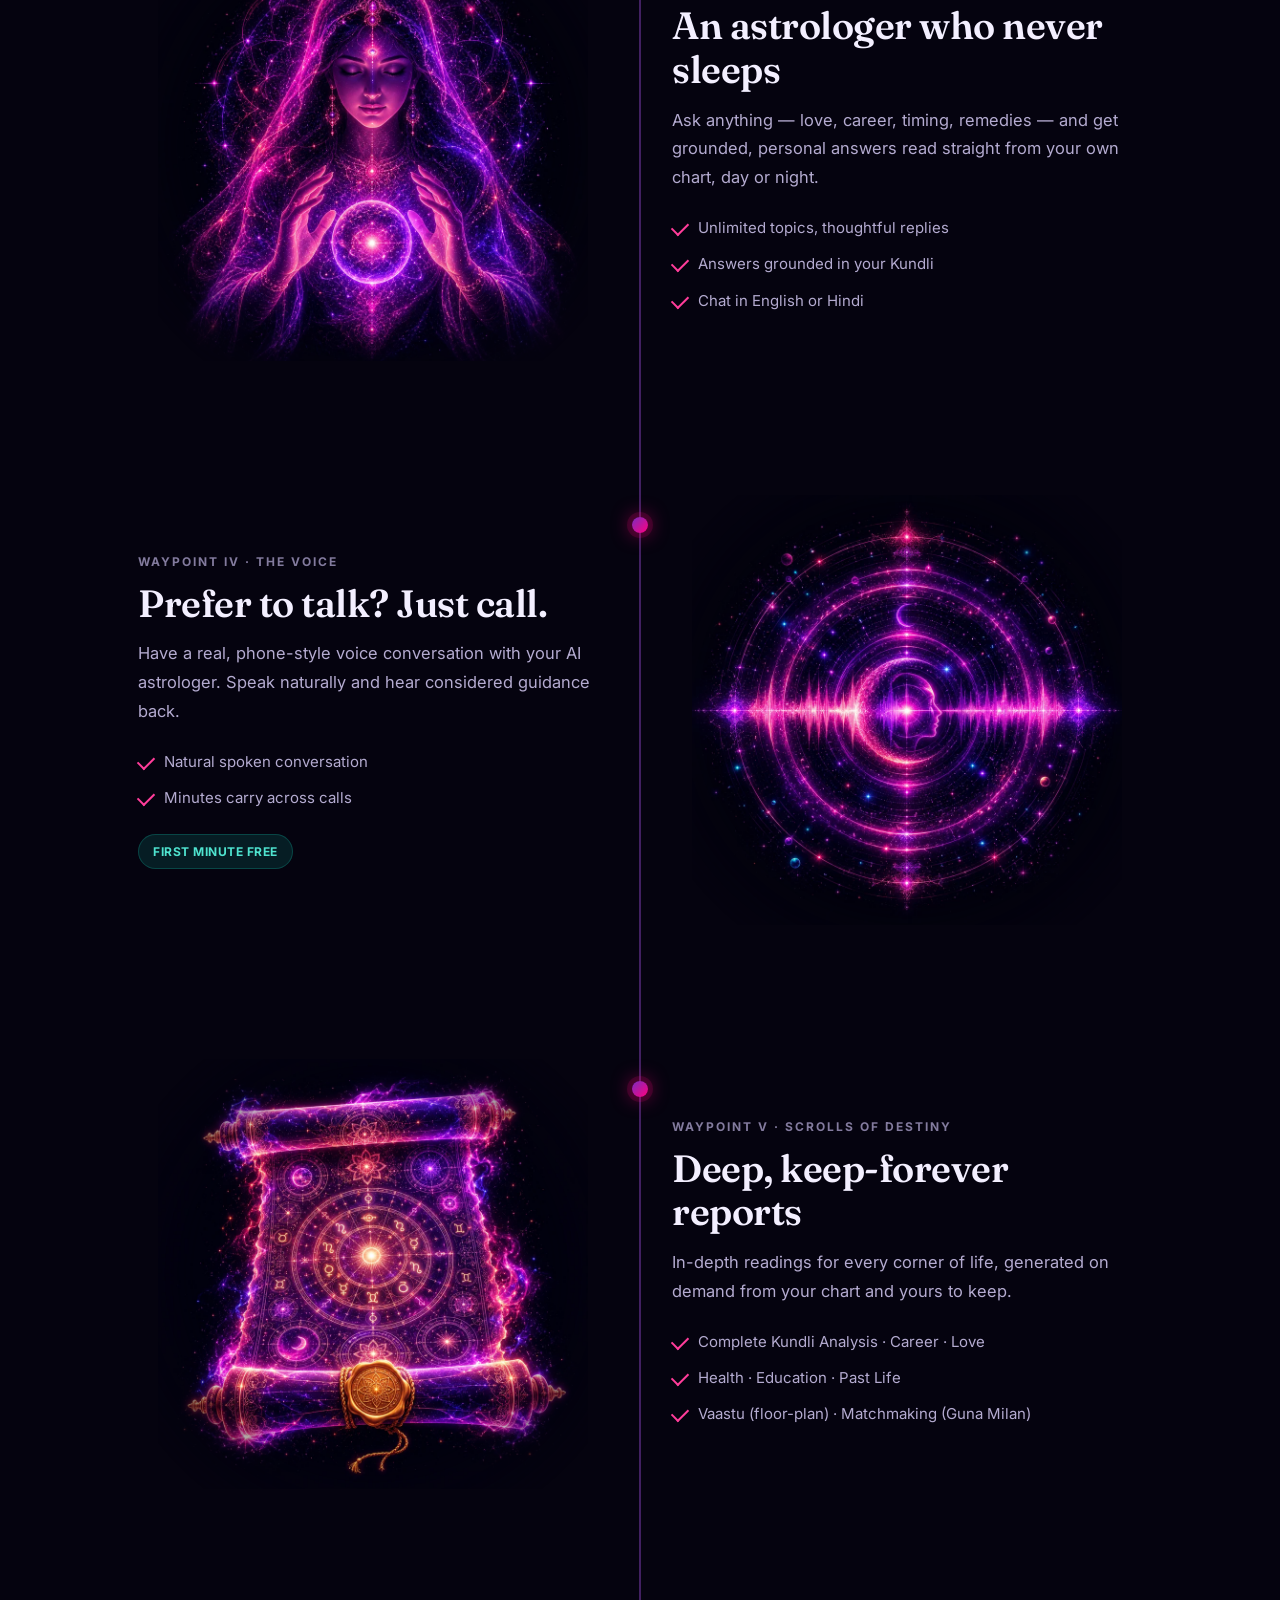
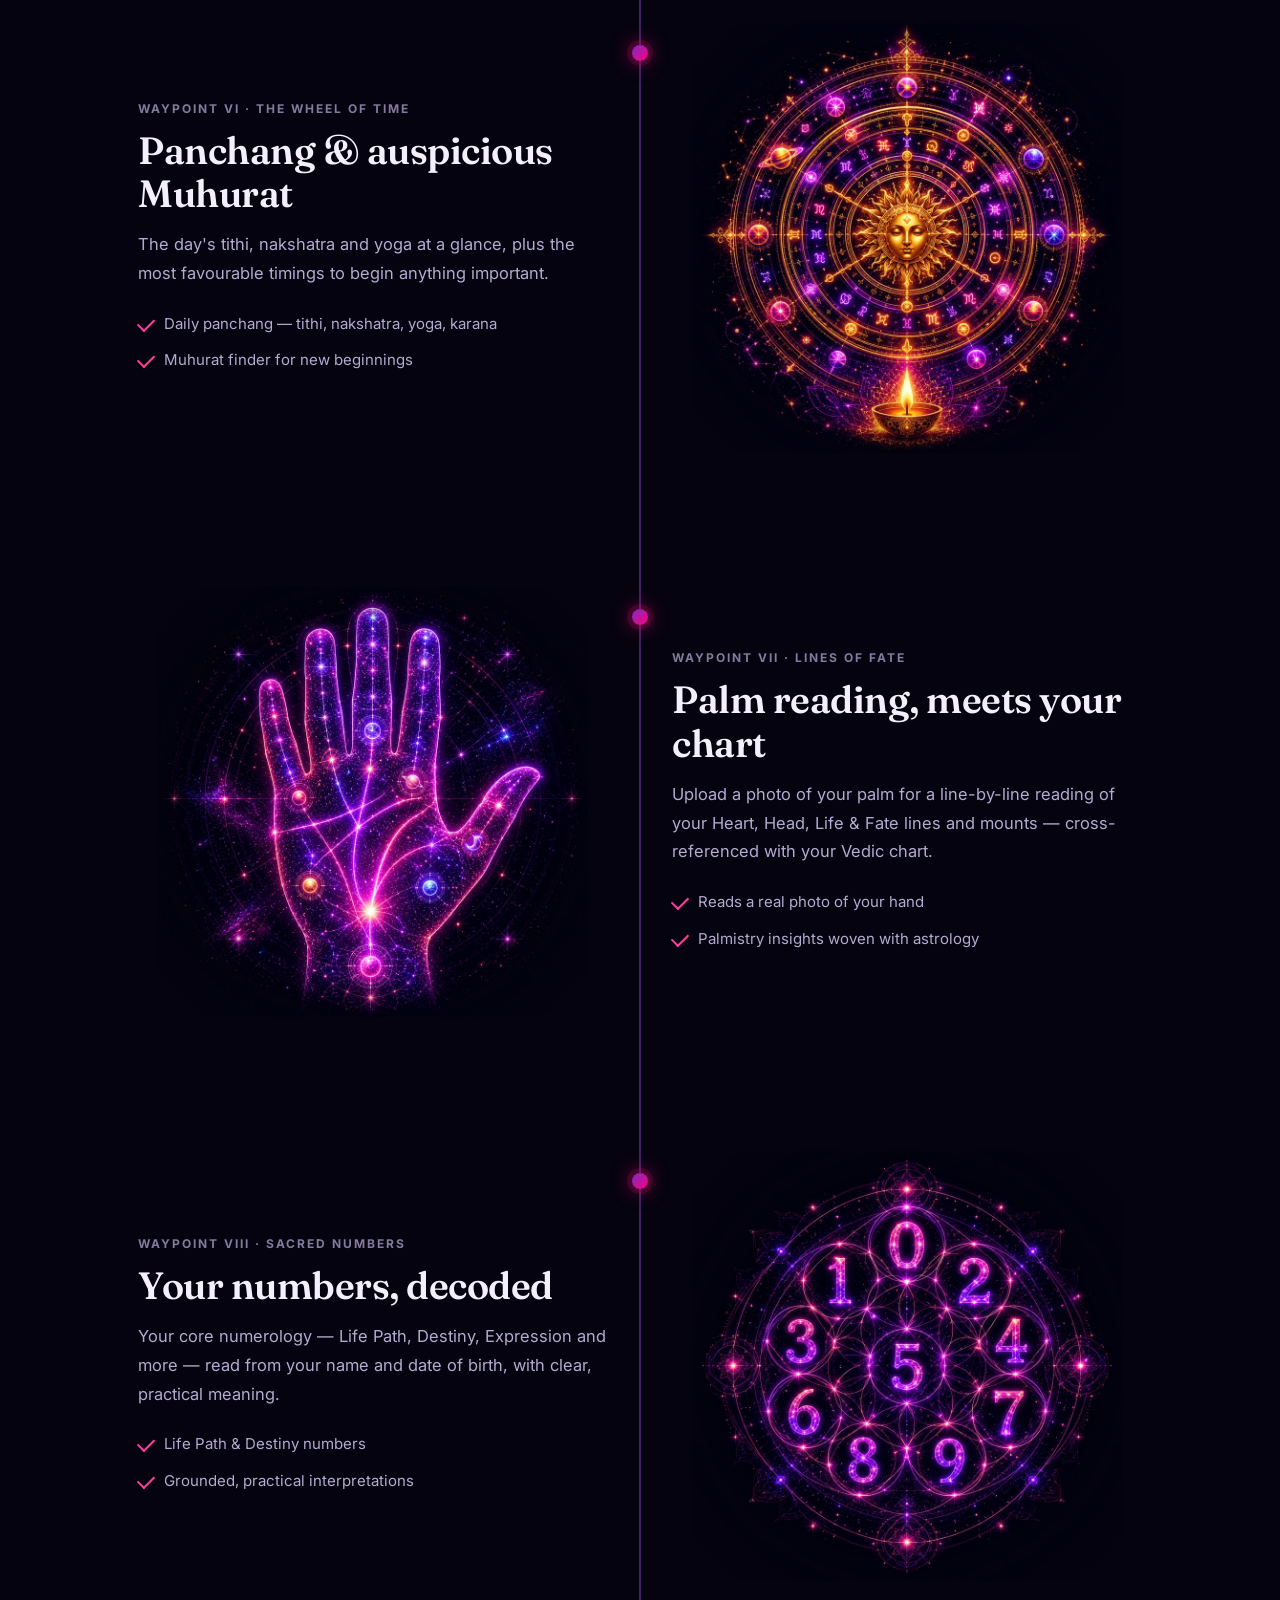
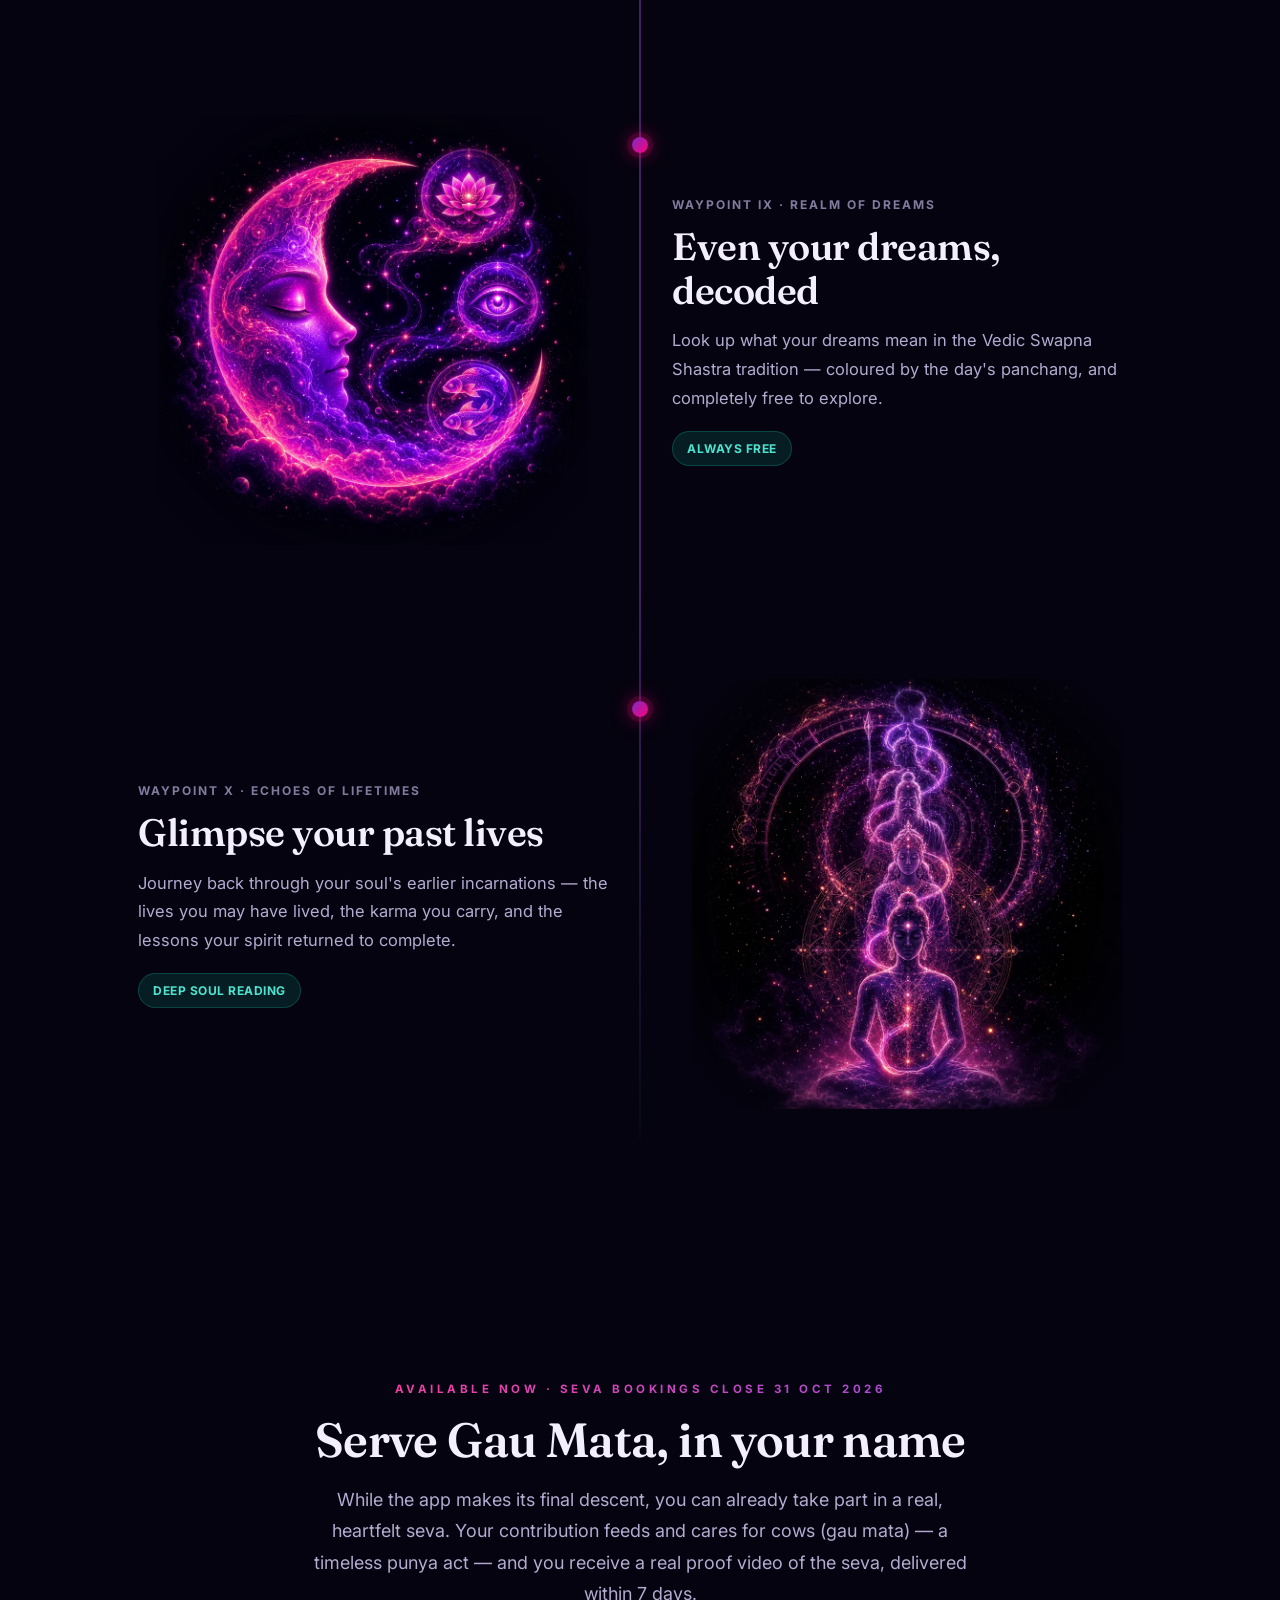
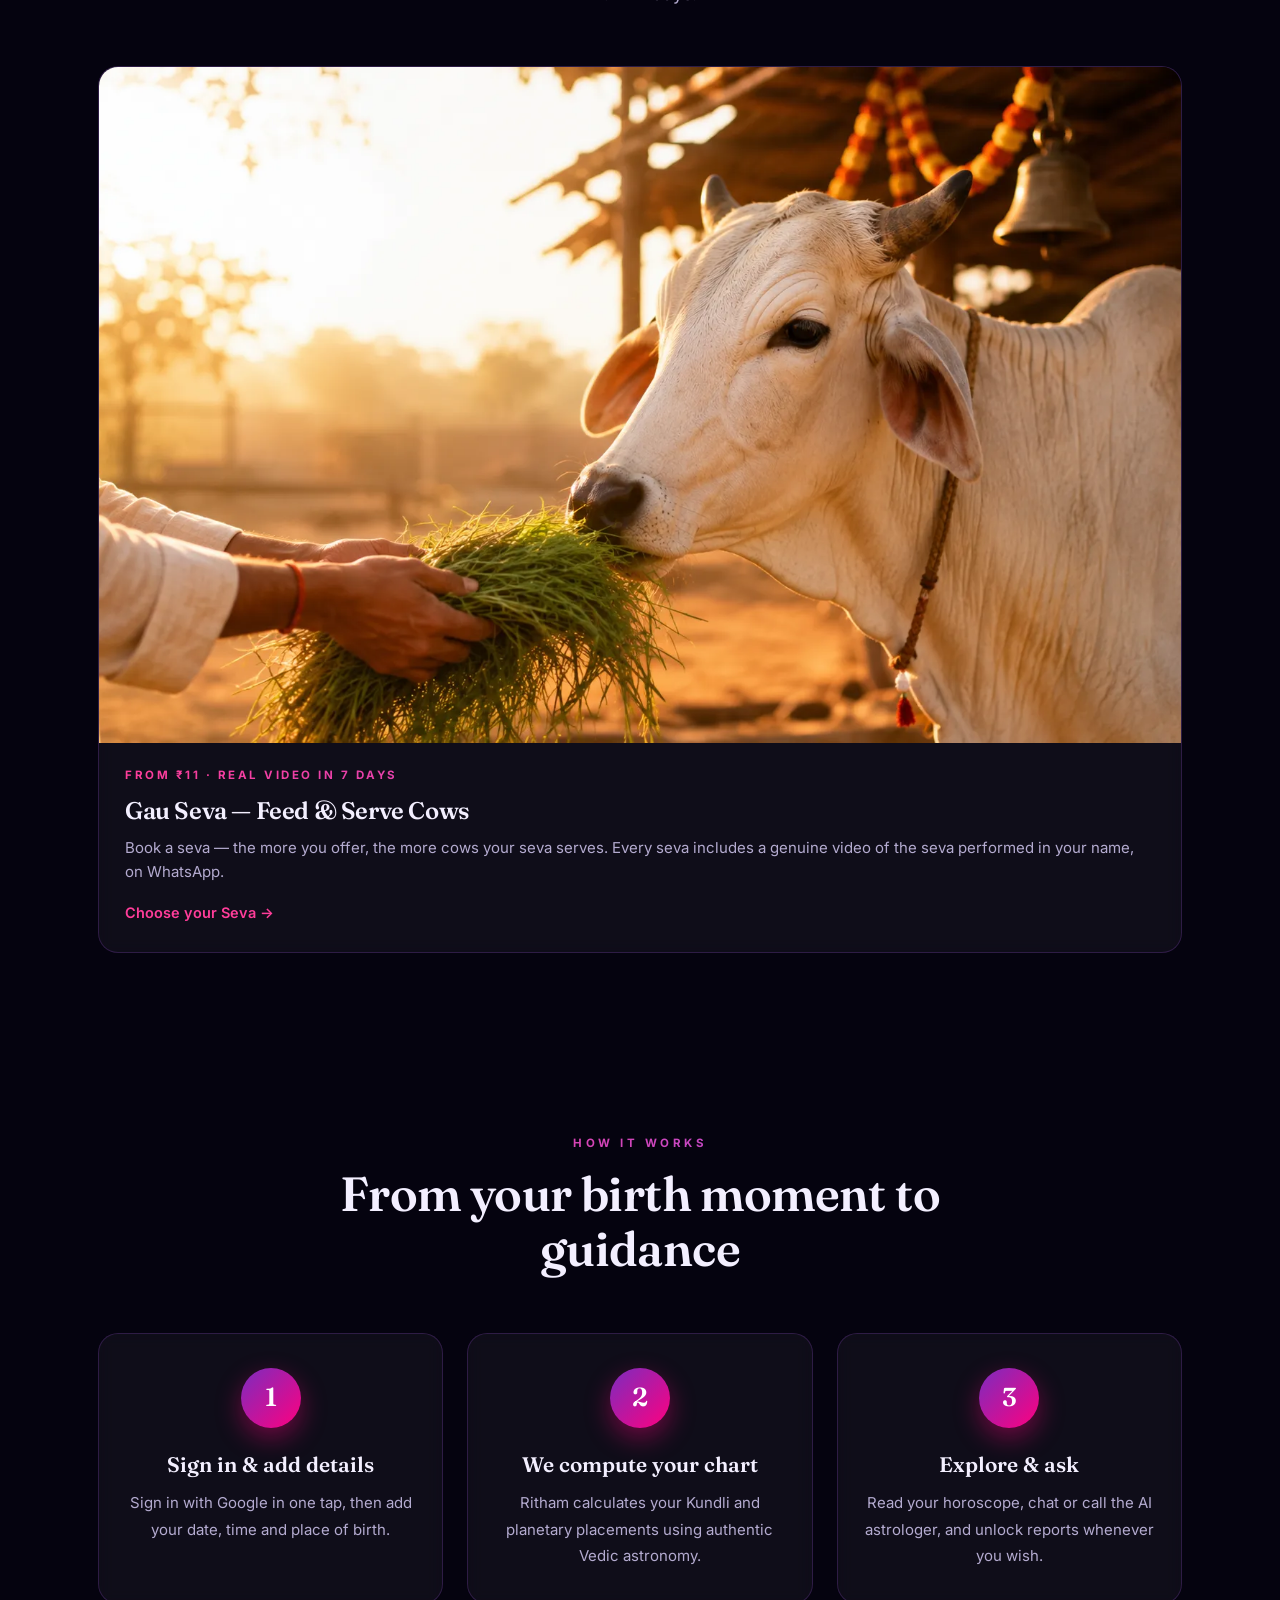
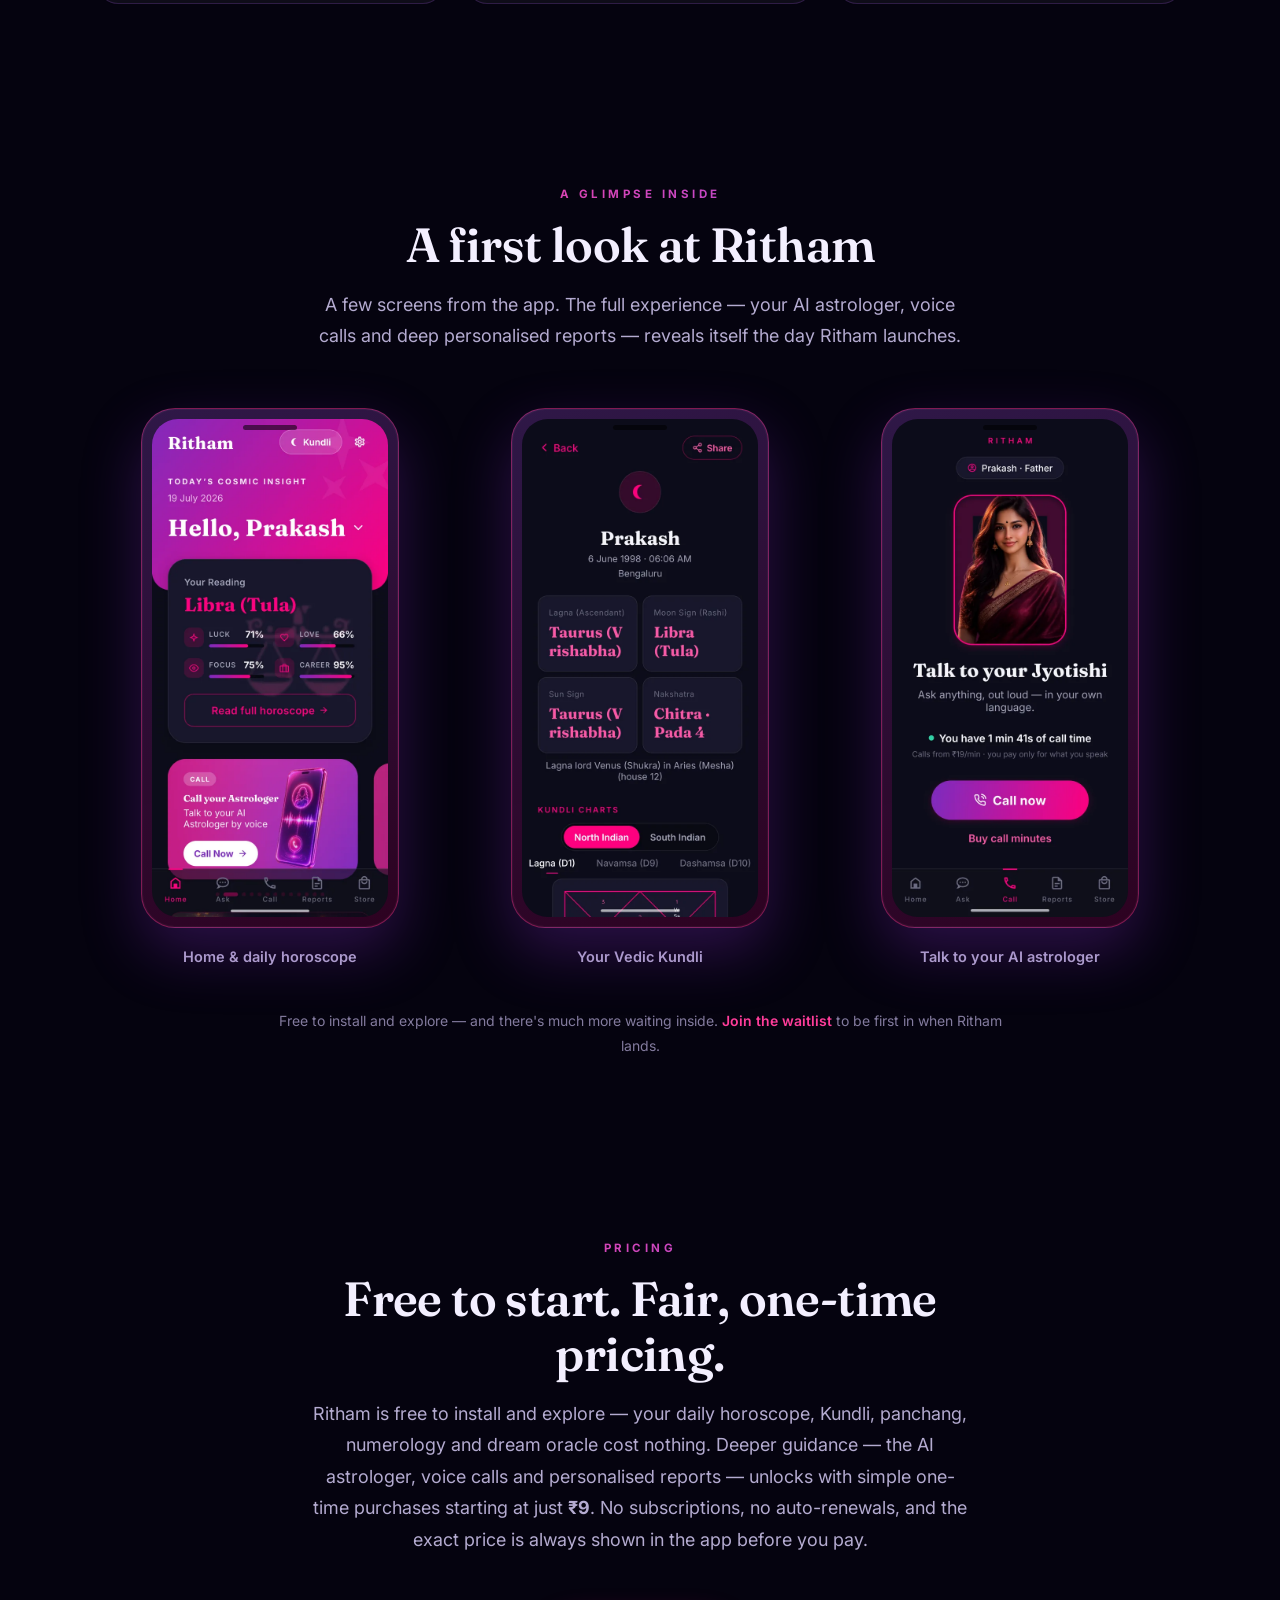
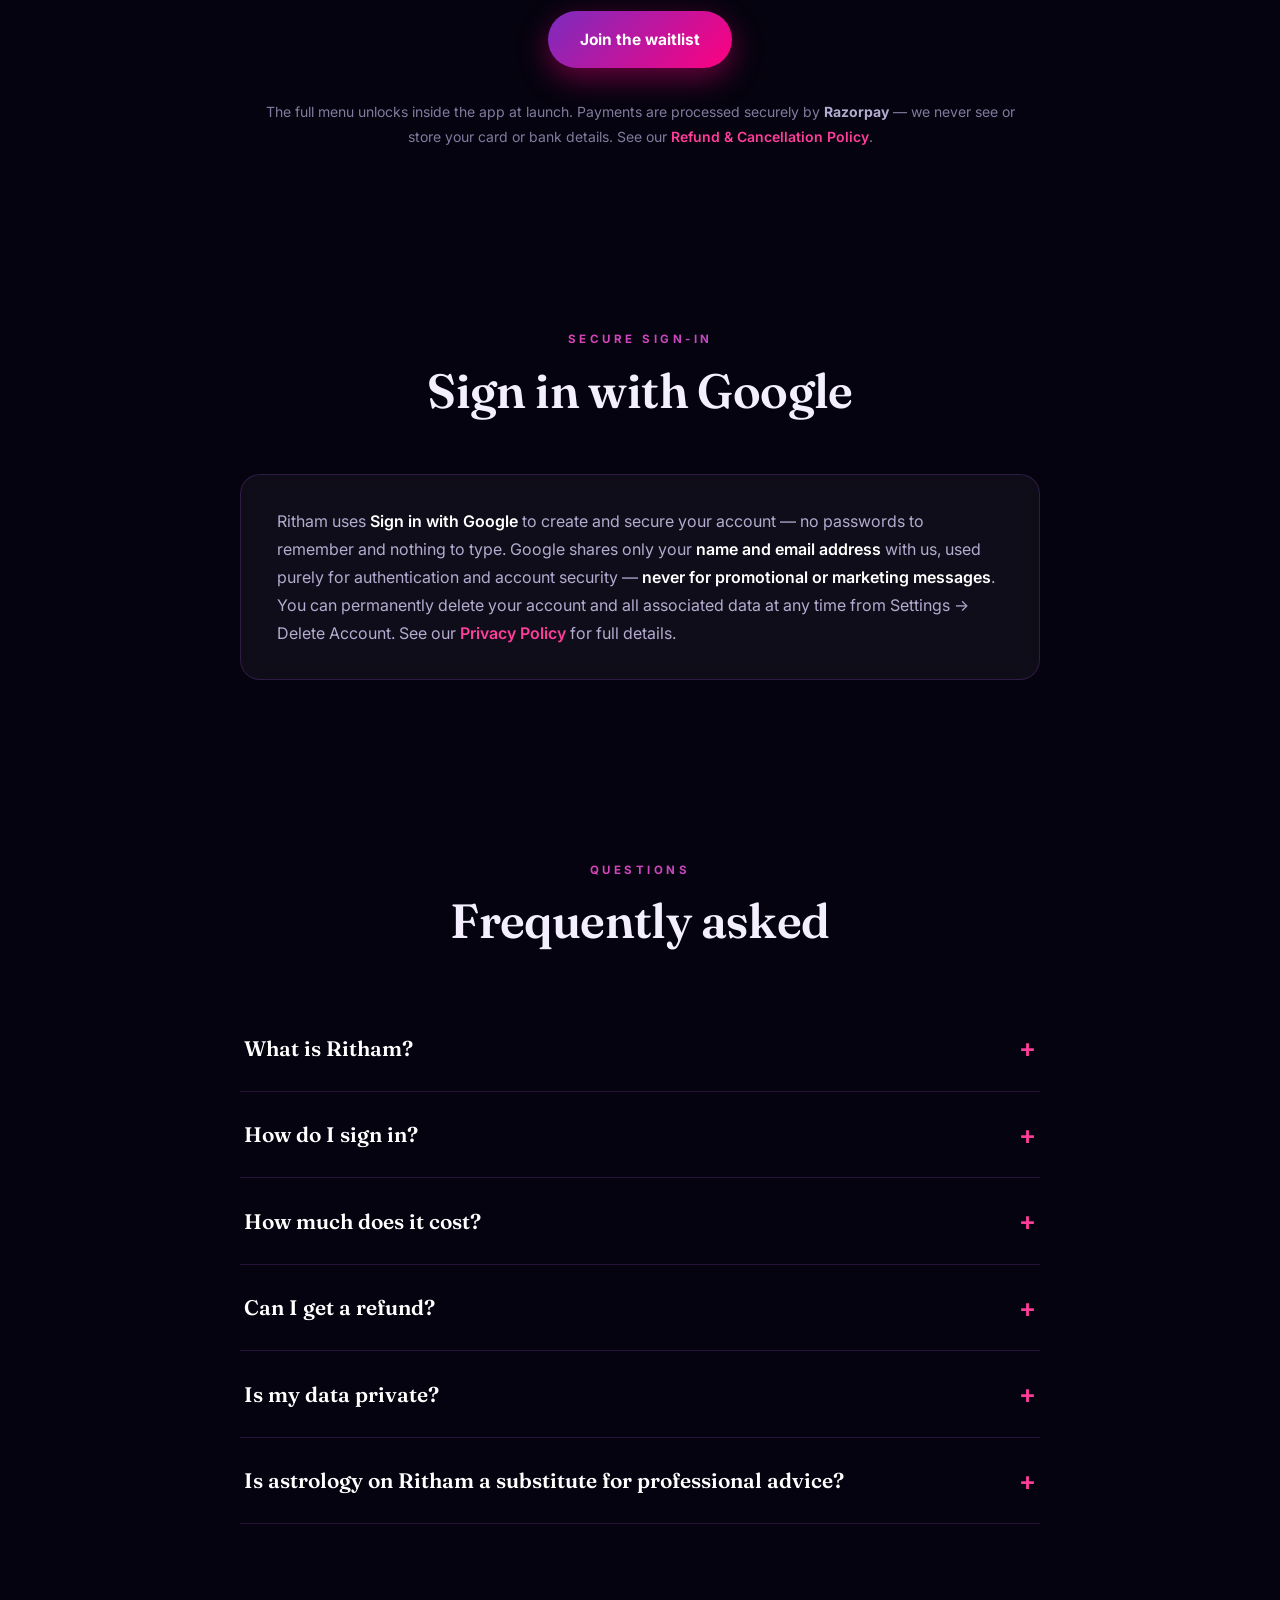
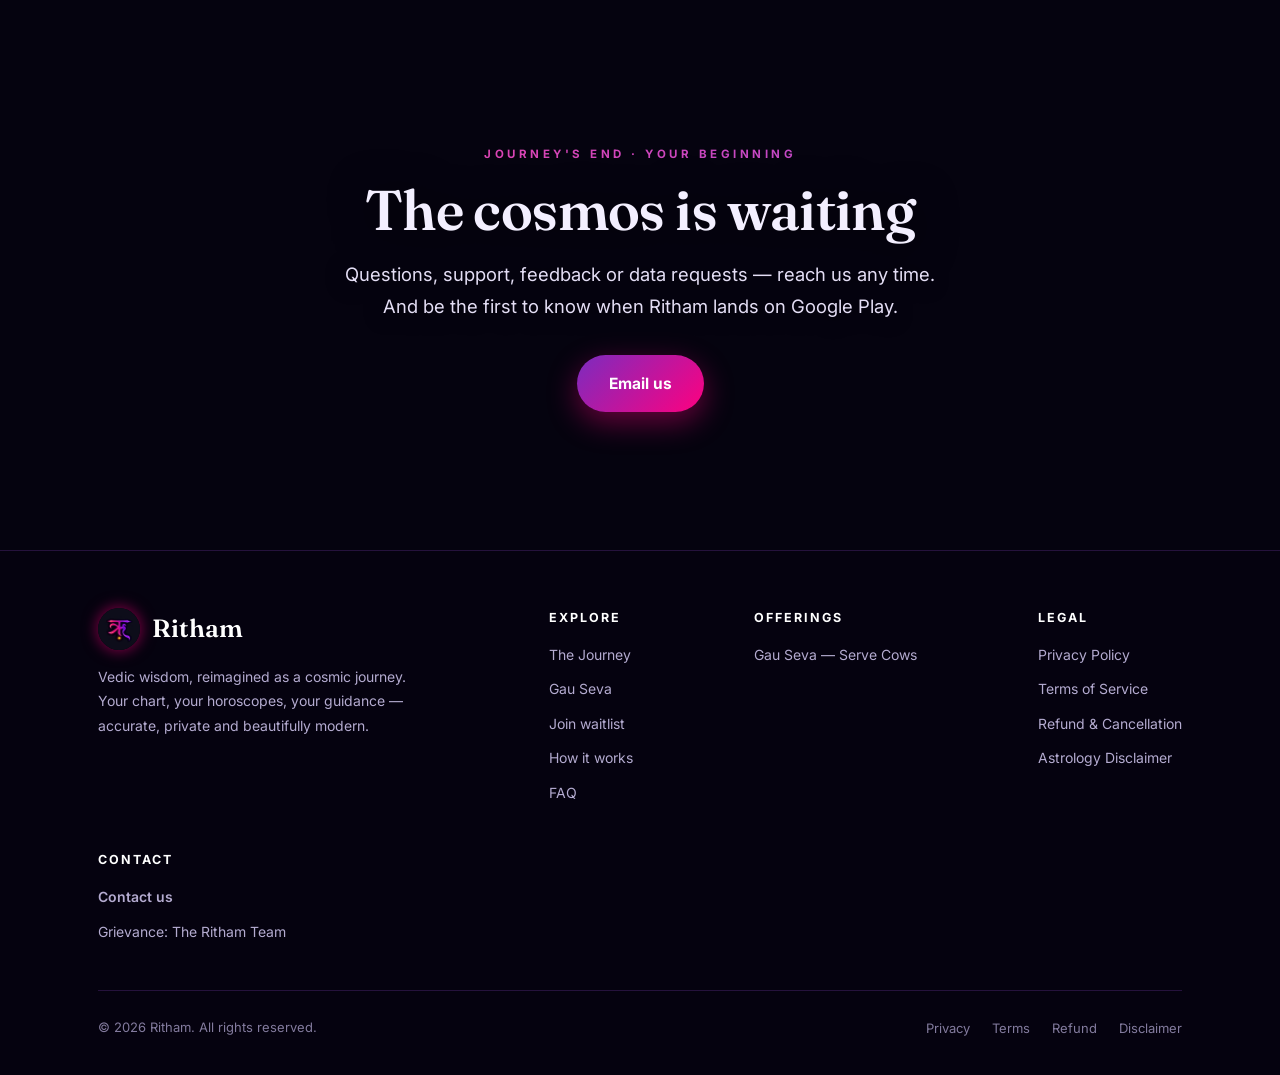
==== commit 5166aa15: "Gau Seva: add hero image (optimized WebP) Co-Authored-By: Claude Opus 4.8 <noreply@anthropic.com>" ====
--- a/website/index.html
+++ b/website/index.html
@@ -271,8 +271,7 @@
         </div>
         <div class="offer-grid">
           <a class="offer-card glass reveal" href="gauseva/index.html">
-            <!-- REPLACE img/gau-hero.jpg (shared with gauseva/img) — a warm gau-seva photo -->
-            <div class="offer-media"><img src="gauseva/img/gau-hero.jpg" alt="Devotee feeding cows — Gau Seva" loading="lazy" /></div>
+            <div class="offer-media"><img src="gauseva/img/gau-hero.webp" alt="Gau Seva — feeding and caring for cows" loading="lazy" /></div>
             <div class="offer-body">
               <div class="offer-eyebrow grad-text">From ₹11 · Real video in 7 days</div>
               <h3>Gau Seva — Feed &amp; Serve Cows</h3>
